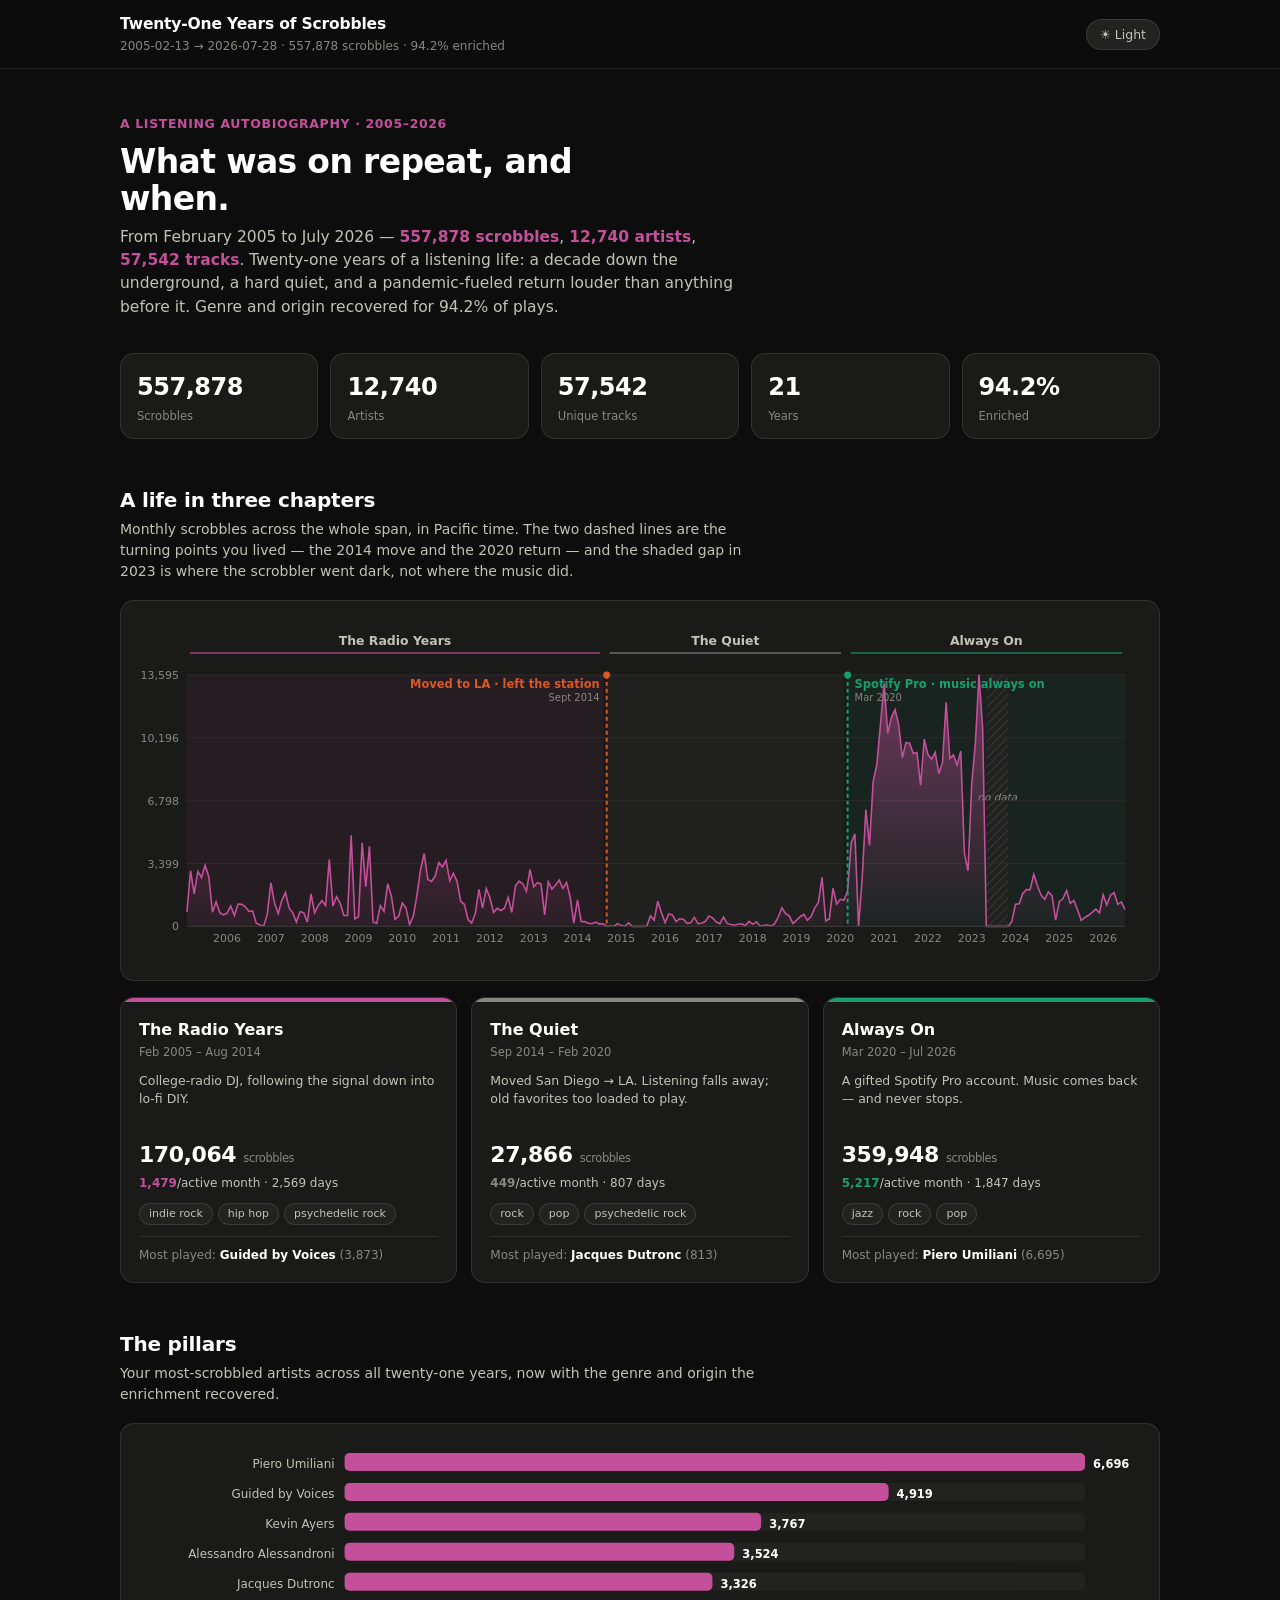
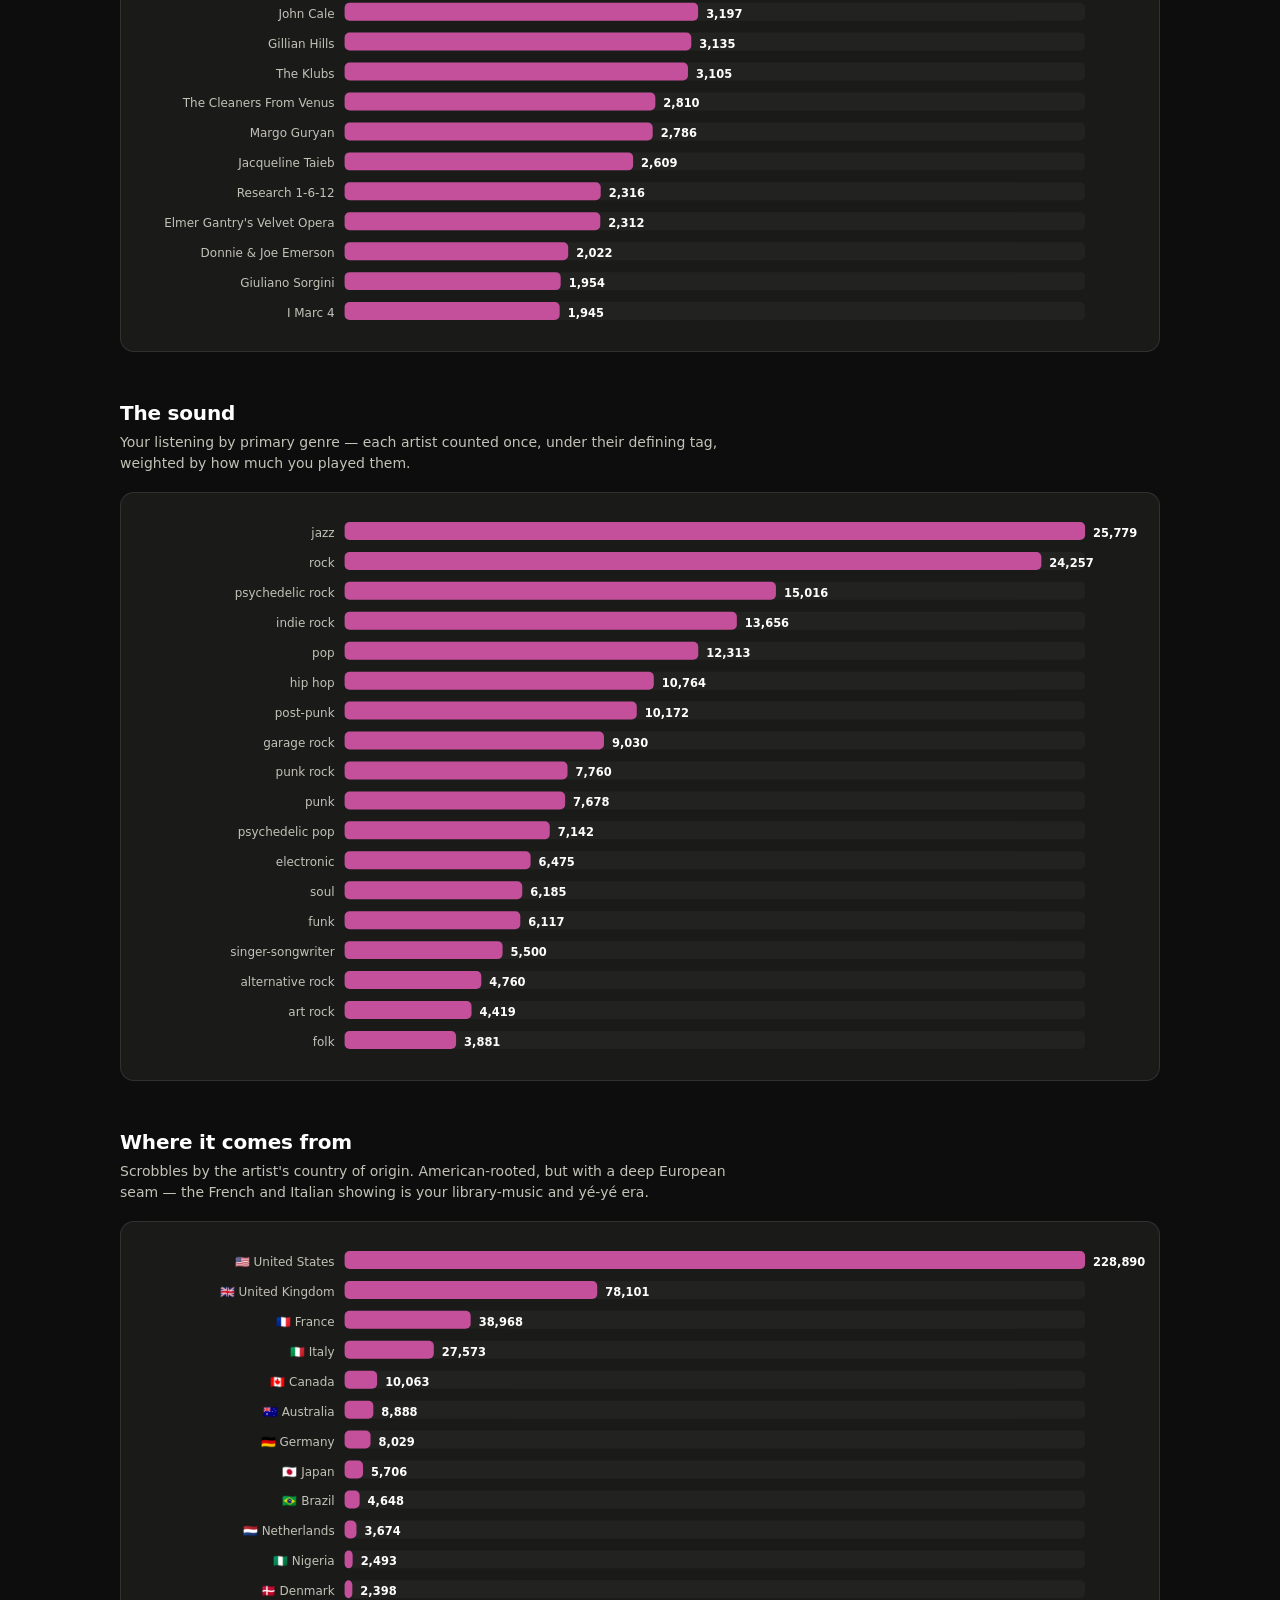
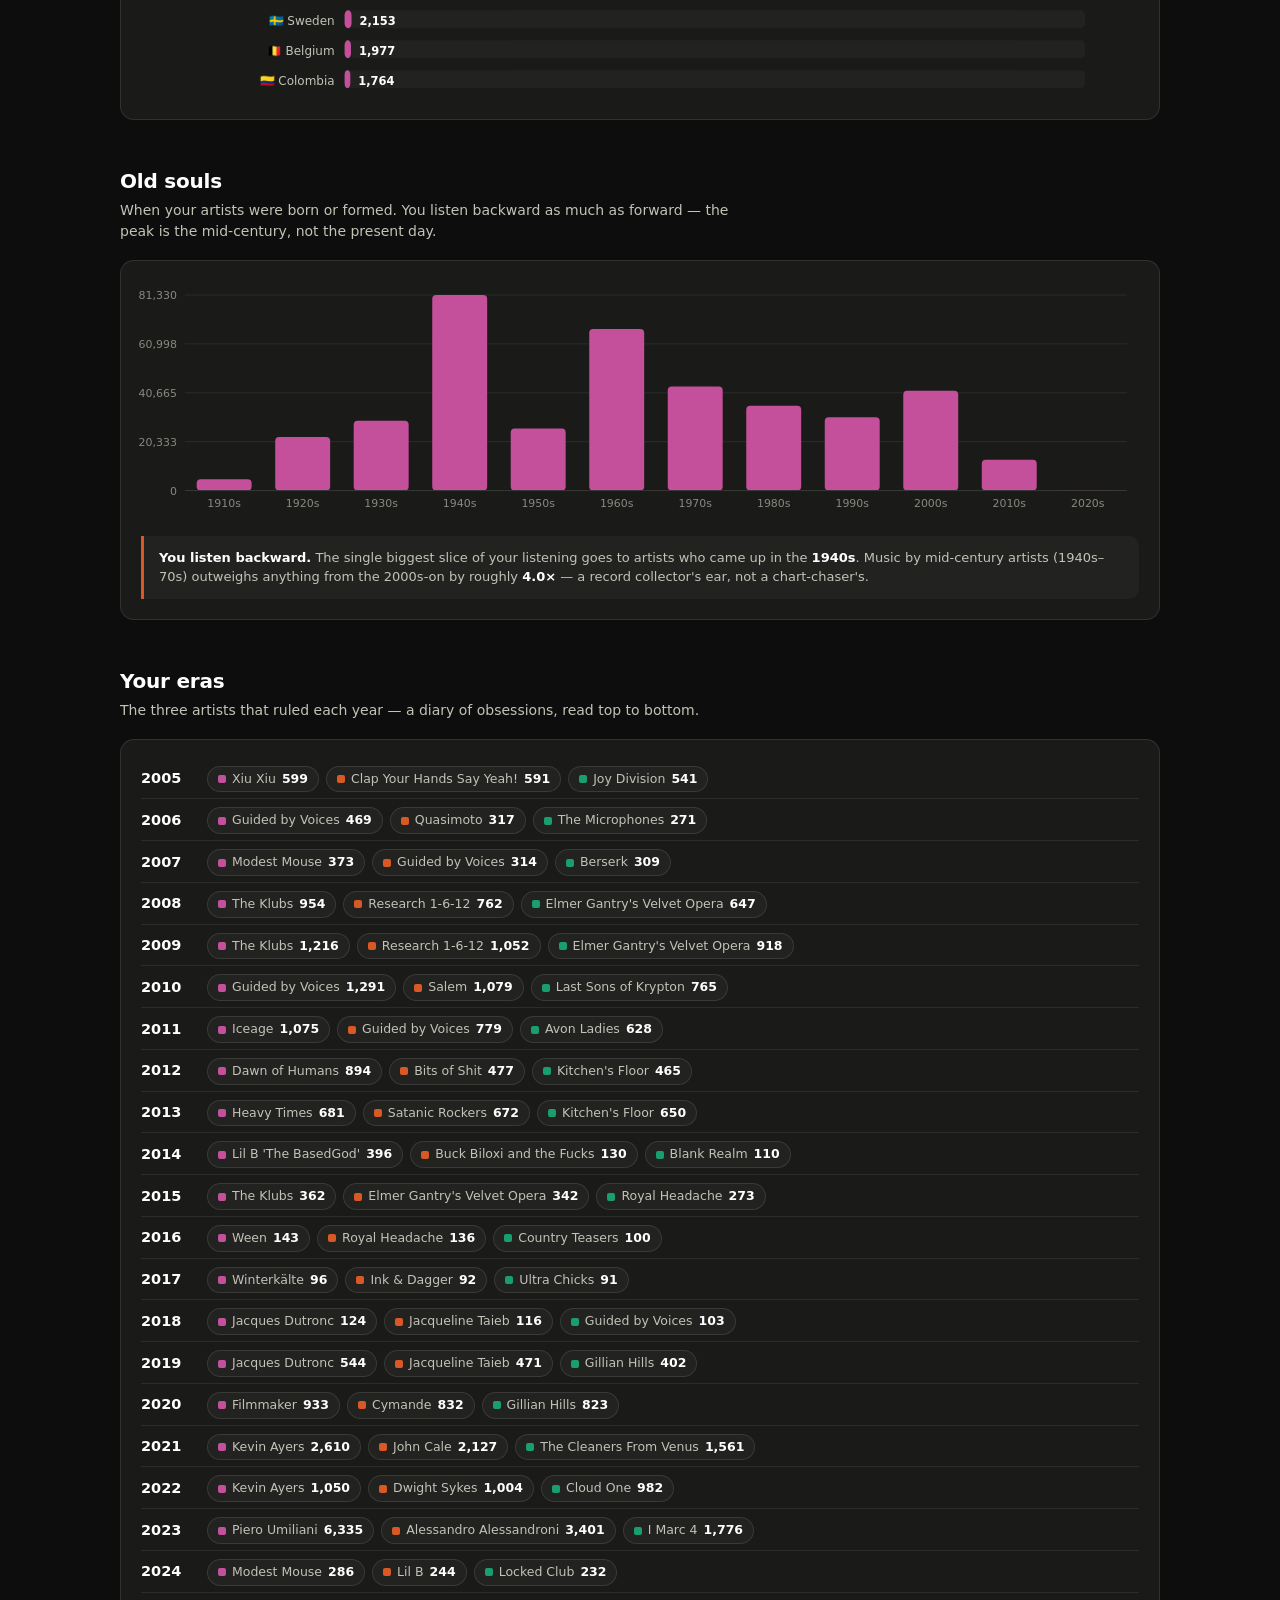
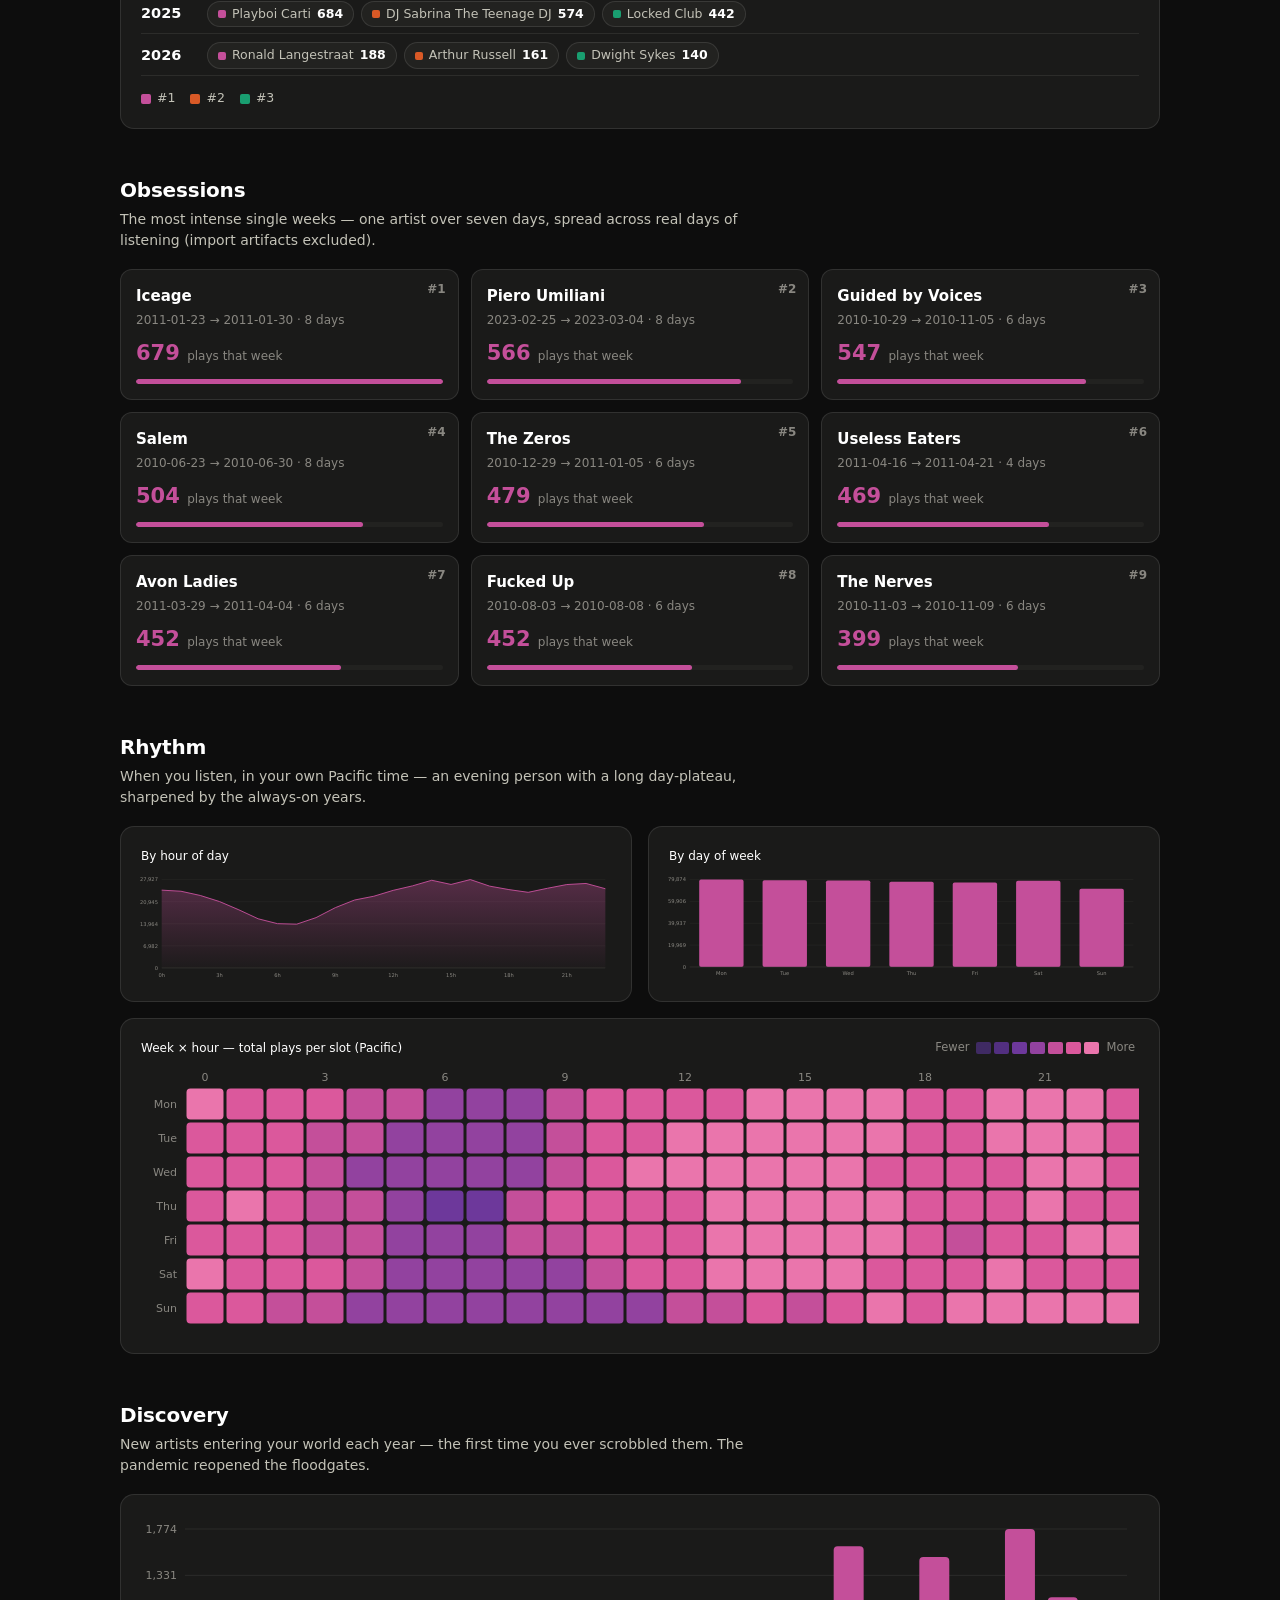
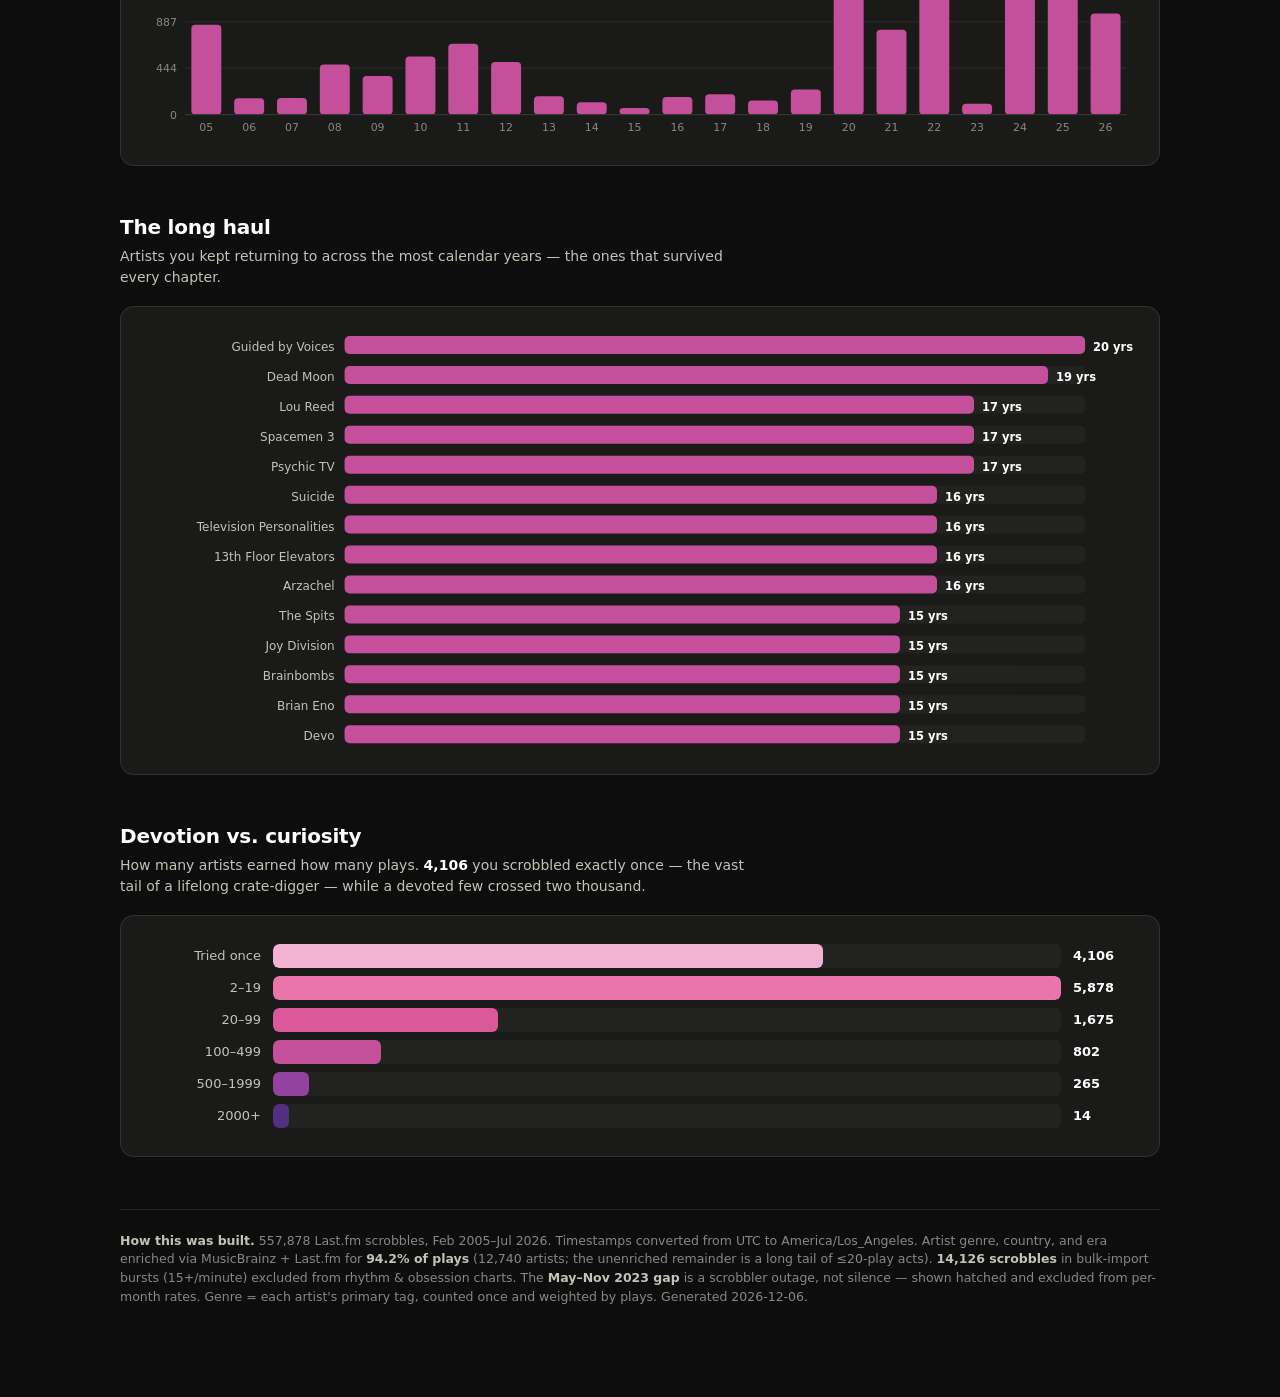
==== static/lastfm.html @ abb01e0a "Add unlisted /lastfm dashboard" ====
<!DOCTYPE html>
<html lang="en" data-theme="dark">
<head>
<meta charset="utf-8">
<meta name="viewport" content="width=device-width, initial-scale=1">
<title>StarFoxDisciple — Twenty-One Years of Scrobbles</title>
<style>
  :root{
    color-scheme:dark;
    --page:#0d0d0d;--surface:#1a1a19;--surface-2:#222220;
    --ink:#fff;--ink-2:#c3c2b7;--muted:#898781;
    --grid:#2c2c2a;--base:#383835;--border:rgba(255,255,255,.10);
    --blue:#c44f9a;--move:#d95926;--return:#199e70;--quiet:#898781;
    --s1:#c44f9a;--s2:#d95926;--s3:#199e70;
    --seq0:#3f2a63;--seq1:#522f80;--seq2:#6d389b;--seq3:#92429f;--seq4:#c44f9a;--seq5:#db589c;--seq6:#ea75ac;--seq7:#f4b2d2;
    --font:system-ui,-apple-system,"Segoe UI",sans-serif;
  }
  html[data-theme="light"]{
    color-scheme:light;
    --page:#f9f9f7;--surface:#fcfcfb;--surface-2:#f2f1ec;
    --ink:#0b0b0b;--ink-2:#52514e;--muted:#898781;
    --grid:#e1e0d9;--base:#c3c2b7;--border:rgba(11,11,11,.10);
    --blue:#b03a86;--move:#eb6834;--return:#1baf7a;--quiet:#898781;
    --s1:#b03a86;--s2:#eb6834;--s3:#1baf7a;
    --seq0:#f6d9ea;--seq1:#e9b3d3;--seq2:#d885b5;--seq3:#c85fa4;--seq4:#b03a86;--seq5:#8f357f;--seq6:#6a3277;--seq7:#45286b;
  }
  *{box-sizing:border-box}
  body{margin:0;background:var(--page);color:var(--ink);font-family:var(--font);line-height:1.5;-webkit-font-smoothing:antialiased;}
  .wrap{max-width:1080px;margin:0 auto;padding:0 20px 90px;}
  header.top{position:sticky;top:0;z-index:20;background:color-mix(in srgb,var(--page) 88%,transparent);
    backdrop-filter:blur(10px);border-bottom:1px solid var(--border);}
  .top-in{max-width:1080px;margin:0 auto;padding:13px 20px;display:flex;justify-content:space-between;align-items:center;gap:16px;}
  .top h1{font-size:15.5px;margin:0;font-weight:650;letter-spacing:-0.01em;}
  .top .sub{color:var(--muted);font-size:12px;margin-top:1px;}
  .toggle{background:var(--surface-2);border:1px solid var(--border);color:var(--ink-2);border-radius:999px;
    padding:7px 13px;font-size:12.5px;cursor:pointer;font-family:var(--font);flex-shrink:0;}
  .toggle:hover{color:var(--ink)}
  .hero{padding:46px 0 8px;}
  .hero .kick{color:var(--blue);font-weight:600;font-size:12.5px;letter-spacing:.05em;text-transform:uppercase;}
  .hero h2{font-size:33px;line-height:1.12;margin:10px 0 8px;font-weight:680;letter-spacing:-0.02em;max-width:22ch;}
  .hero p{color:var(--ink-2);font-size:15.5px;max-width:64ch;margin:0;}
  .lead{color:var(--blue);font-weight:640;}
  .stats{display:grid;grid-template-columns:repeat(5,1fr);gap:12px;margin:26px 0 8px;}
  .stat{background:var(--surface);border:1px solid var(--border);border-radius:14px;padding:15px 16px 13px;}
  .stat .v{font-size:24px;font-weight:680;letter-spacing:-0.02em;}
  .stat .l{color:var(--muted);font-size:11.5px;margin-top:3px;}
  section{margin-top:46px;}
  .sec-h{margin:0 0 4px;font-size:20px;font-weight:660;letter-spacing:-0.01em;}
  .sec-d{color:var(--ink-2);font-size:14px;margin:0 0 18px;max-width:72ch;}
  .card{background:var(--surface);border:1px solid var(--border);border-radius:14px;padding:20px;}
  .grid2{display:grid;grid-template-columns:1fr 1fr;gap:16px;}
  svg{display:block;width:100%;height:auto;overflow:visible;}
  .axis{fill:var(--muted);font-size:11px;font-family:var(--font);}
  .glabel{fill:var(--ink-2);font-size:12px;font-family:var(--font);}
  .gval{fill:var(--ink);font-size:11.5px;font-weight:600;font-family:var(--font);font-variant-numeric:tabular-nums;}
  .gline{stroke:var(--grid);stroke-width:1;} .baseline{stroke:var(--base);stroke-width:1;}
  .bar{fill:var(--seq4);transition:opacity .12s;} .bar:hover{opacity:.8;}
  .chapLbl{fill:var(--ink-2);font-size:12.5px;font-weight:620;font-family:var(--font);}
  .evtLbl{font-size:11.5px;font-weight:600;font-family:var(--font);} .evtSub{font-size:10px;font-family:var(--font);}
  .gapLbl{fill:var(--muted);font-size:10.5px;font-family:var(--font);font-style:italic;}
  .cards{display:grid;grid-template-columns:repeat(3,1fr);gap:14px;margin-top:16px;}
  .chap{background:var(--surface);border:1px solid var(--border);border-radius:14px;padding:18px;position:relative;overflow:hidden;}
  .chap::before{content:"";position:absolute;top:0;left:0;right:0;height:4px;background:var(--c);}
  .chap .nm{font-weight:660;font-size:16px;margin-top:2px;} .chap .rng{color:var(--muted);font-size:11.5px;margin-top:2px;}
  .chap .ds{color:var(--ink-2);font-size:12.5px;margin:10px 0 12px;min-height:54px;}
  .chap .big{font-size:22px;font-weight:680;letter-spacing:-0.02em;} .chap .big span{font-size:11.5px;color:var(--muted);font-weight:500;}
  .chap .rate{font-size:12px;color:var(--ink-2);margin-top:3px;} .chap .rate b{color:var(--c);font-weight:660;}
  .chap .tags{margin-top:11px;display:flex;flex-wrap:wrap;gap:5px;}
  .chap .tag{font-size:11px;color:var(--ink-2);background:var(--surface-2);border:1px solid var(--border);border-radius:999px;padding:2px 9px;}
  .chap .top{margin-top:11px;border-top:1px solid var(--grid);padding-top:9px;font-size:12px;color:var(--muted);}
  .chap .top b{color:var(--ink);font-weight:600;}
  .eras{display:flex;flex-direction:column;gap:2px;}
  .era{display:grid;grid-template-columns:52px 1fr;gap:14px;align-items:center;padding:6px 0;border-bottom:1px solid var(--grid);}
  .era .yr{font-weight:680;font-size:14.5px;font-variant-numeric:tabular-nums;}
  .era .bars{display:flex;gap:7px;flex-wrap:wrap;}
  .chip{display:inline-flex;align-items:center;gap:6px;font-size:12.5px;color:var(--ink-2);background:var(--surface-2);
    border:1px solid var(--border);border-radius:999px;padding:3px 10px;}
  .chip i{width:8px;height:8px;border-radius:2px;} .chip b{color:var(--ink);font-weight:600;}
  .legend{display:flex;gap:15px;flex-wrap:wrap;margin-top:13px;color:var(--ink-2);font-size:12.5px;}
  .legend span{display:inline-flex;align-items:center;gap:6px;} .legend i{width:10px;height:10px;border-radius:2px;}
  .binges{display:grid;grid-template-columns:repeat(3,1fr);gap:12px;}
  .binge{background:var(--surface);border:1px solid var(--border);border-radius:12px;padding:15px;position:relative;overflow:hidden;}
  .binge .rank{position:absolute;top:10px;right:12px;font-size:12px;color:var(--muted);font-weight:600;}
  .binge .name{font-weight:640;font-size:15px;padding-right:26px;} .binge .meta{color:var(--muted);font-size:12px;margin-top:4px;}
  .binge .n{font-size:21px;font-weight:680;margin-top:9px;color:var(--blue);} .binge .n span{font-size:12px;color:var(--muted);font-weight:500;}
  .binge .track{height:5px;background:var(--surface-2);border-radius:3px;margin-top:9px;overflow:hidden;}
  .binge .track>i{display:block;height:100%;background:var(--seq4);border-radius:3px;}
  .hm-head{display:flex;justify-content:space-between;align-items:center;gap:16px;margin-bottom:10px;flex-wrap:wrap;}
  .hm-legend{display:inline-flex;align-items:center;gap:3px;color:var(--muted);font-size:11.5px;}
  .hm-legend i{width:15px;height:12px;border-radius:2px;} .hm-legend span{margin:0 4px;}
  .hm-wrap{overflow-x:auto;} .cell:hover{stroke:var(--ink);stroke-width:1.5;}
  .bucket-row{display:flex;align-items:center;gap:12px;margin:8px 0;}
  .bucket-row .bl{width:120px;font-size:13px;color:var(--ink-2);text-align:right;flex-shrink:0;}
  .bucket-row .bt{flex:1;height:24px;background:var(--surface-2);border-radius:6px;overflow:hidden;}
  .bucket-row .bt>i{display:block;height:100%;border-radius:6px;} .bucket-row .bn{width:66px;font-size:13px;font-weight:620;font-variant-numeric:tabular-nums;}
  .tip{position:fixed;pointer-events:none;z-index:60;background:var(--surface);border:1px solid var(--border);border-radius:9px;
    padding:8px 11px;font-size:12.5px;color:var(--ink);box-shadow:0 8px 24px rgba(0,0,0,.28);opacity:0;transition:opacity .1s;max-width:230px;}
  .tip .t-n{font-weight:660} .tip .t-s{color:var(--muted);font-size:11.5px}
  .note{background:var(--surface-2);border-left:3px solid var(--move);border-radius:0 10px 10px 0;padding:12px 15px;color:var(--ink-2);font-size:13px;margin-top:15px;}
  .note b{color:var(--ink);font-weight:620;}
  .foot{margin-top:52px;padding-top:22px;border-top:1px solid var(--border);color:var(--muted);font-size:12.5px;}
  .foot b{color:var(--ink-2);}
  @media(max-width:760px){.stats{grid-template-columns:repeat(2,1fr)}.grid2,.cards,.binges{grid-template-columns:1fr}.hero h2{font-size:26px}}
</style>
</head>
<body>
<div class="tip" id="tip"></div>
<header class="top"><div class="top-in">
  <div><h1>Twenty-One Years of Scrobbles</h1><div class="sub" id="sub"></div></div>
  <button class="toggle" id="toggle">☀ Light</button>
</div></header>

<div class="wrap">
  <div class="hero">
    <div class="kick">A listening autobiography · 2005–2026</div>
    <h2>What was on repeat, and when.</h2>
    <p id="hero-p"></p>
  </div>
  <div class="stats" id="stats"></div>

  <section id="chapters">
    <h3 class="sec-h">A life in three chapters</h3>
    <p class="sec-d">Monthly scrobbles across the whole span, in Pacific time. The two dashed lines are the turning points you lived — the 2014 move and the 2020 return — and the shaded gap in 2023 is where the scrobbler went dark, not where the music did.</p>
    <div class="card"><div id="chart-timeline"></div></div>
    <div class="cards" id="chap-cards"></div>
  </section>

  <section id="artists">
    <h3 class="sec-h">The pillars</h3>
    <p class="sec-d">Your most-scrobbled artists across all twenty-one years, now with the genre and origin the enrichment recovered.</p>
    <div class="card"><div id="chart-artists"></div></div>
  </section>

  <section id="genres">
    <h3 class="sec-h">The sound</h3>
    <p class="sec-d">Your listening by primary genre — each artist counted once, under their defining tag, weighted by how much you played them.</p>
    <div class="card"><div id="chart-genres"></div></div>
  </section>

  <section id="geography">
    <h3 class="sec-h">Where it comes from</h3>
    <p class="sec-d">Scrobbles by the artist's country of origin. American-rooted, but with a deep European seam — the French and Italian showing is your library-music and yé-yé era.</p>
    <div class="card"><div id="chart-geo"></div></div>
  </section>

  <section id="nostalgia">
    <h3 class="sec-h">Old souls</h3>
    <p class="sec-d">When your artists were born or formed. You listen backward as much as forward — the peak is the mid-century, not the present day.</p>
    <div class="card"><div id="chart-decades"></div>
      <div class="note" id="nost-note"></div>
    </div>
  </section>

  <section id="eras">
    <h3 class="sec-h">Your eras</h3>
    <p class="sec-d">The three artists that ruled each year — a diary of obsessions, read top to bottom.</p>
    <div class="card"><div class="eras" id="eras-list"></div>
      <div class="legend"><span><i style="background:var(--s1)"></i>#1</span><span><i style="background:var(--s2)"></i>#2</span><span><i style="background:var(--s3)"></i>#3</span></div>
    </div>
  </section>

  <section id="binges">
    <h3 class="sec-h">Obsessions</h3>
    <p class="sec-d">The most intense single weeks — one artist over seven days, spread across real days of listening (import artifacts excluded).</p>
    <div class="binges" id="binges-list"></div>
  </section>

  <section id="rhythm">
    <h3 class="sec-h">Rhythm</h3>
    <p class="sec-d">When you listen, in your own Pacific time — an evening person with a long day-plateau, sharpened by the always-on years.</p>
    <div class="grid2">
      <div class="card"><div class="glabel" style="margin-bottom:8px">By hour of day</div><div id="chart-hour"></div></div>
      <div class="card"><div class="glabel" style="margin-bottom:8px">By day of week</div><div id="chart-dow"></div></div>
    </div>
    <div class="card" style="margin-top:16px">
      <div class="hm-head"><div class="glabel">Week &times; hour — total plays per slot (Pacific)</div>
        <div class="hm-legend"><span>Fewer</span><i style="background:var(--seq0)"></i><i style="background:var(--seq1)"></i><i style="background:var(--seq2)"></i><i style="background:var(--seq3)"></i><i style="background:var(--seq4)"></i><i style="background:var(--seq5)"></i><i style="background:var(--seq6)"></i><span>More</span></div>
      </div>
      <div class="hm-wrap"><div id="chart-heat"></div></div>
    </div>
  </section>

  <section id="discovery">
    <h3 class="sec-h">Discovery</h3>
    <p class="sec-d">New artists entering your world each year — the first time you ever scrobbled them. The pandemic reopened the floodgates.</p>
    <div class="card"><div id="chart-disc"></div></div>
  </section>

  <section id="loyalty">
    <h3 class="sec-h">The long haul</h3>
    <p class="sec-d">Artists you kept returning to across the most calendar years — the ones that survived every chapter.</p>
    <div class="card"><div id="chart-loyal"></div></div>
  </section>

  <section id="devotion">
    <h3 class="sec-h">Devotion vs. curiosity</h3>
    <p class="sec-d" id="dev-d"></p>
    <div class="card"><div id="buckets"></div></div>
  </section>

  <div class="foot" id="foot"></div>
</div>

<script>
const DATA={"meta": {"total": 557878, "artists": 12740, "tracks": 57542, "start": "2005-02-13", "end": "2026-07-28", "coverage": 94.2, "imports": 14126}, "monthly": [{"m": "2005-02", "n": 776}, {"m": "2005-03", "n": 3000}, {"m": "2005-04", "n": 1751}, {"m": "2005-05", "n": 2967}, {"m": "2005-06", "n": 2644}, {"m": "2005-07", "n": 3310}, {"m": "2005-08", "n": 2671}, {"m": "2005-09", "n": 765}, {"m": "2005-10", "n": 1330}, {"m": "2005-11", "n": 734}, {"m": "2005-12", "n": 618}, {"m": "2006-01", "n": 705}, {"m": "2006-02", "n": 1103}, {"m": "2006-03", "n": 588}, {"m": "2006-04", "n": 1209}, {"m": "2006-05", "n": 1195}, {"m": "2006-06", "n": 1060}, {"m": "2006-07", "n": 811}, {"m": "2006-08", "n": 830}, {"m": "2006-09", "n": 168}, {"m": "2006-10", "n": 75}, {"m": "2006-11", "n": 11}, {"m": "2006-12", "n": 626}, {"m": "2007-01", "n": 2355}, {"m": "2007-02", "n": 1261}, {"m": "2007-03", "n": 690}, {"m": "2007-04", "n": 1400}, {"m": "2007-05", "n": 1828}, {"m": "2007-06", "n": 983}, {"m": "2007-07", "n": 730}, {"m": "2007-08", "n": 240}, {"m": "2007-09", "n": 793}, {"m": "2007-10", "n": 736}, {"m": "2007-11", "n": 223}, {"m": "2007-12", "n": 1762}, {"m": "2008-01", "n": 733}, {"m": "2008-02", "n": 1134}, {"m": "2008-03", "n": 1389}, {"m": "2008-04", "n": 1128}, {"m": "2008-05", "n": 3615}, {"m": "2008-06", "n": 1097}, {"m": "2008-07", "n": 1610}, {"m": "2008-08", "n": 1246}, {"m": "2008-09", "n": 589}, {"m": "2008-10", "n": 593}, {"m": "2008-11", "n": 4925}, {"m": "2008-12", "n": 402}, {"m": "2009-01", "n": 515}, {"m": "2009-02", "n": 4515}, {"m": "2009-03", "n": 2149}, {"m": "2009-04", "n": 4329}, {"m": "2009-05", "n": 234}, {"m": "2009-06", "n": 155}, {"m": "2009-07", "n": 1122}, {"m": "2009-08", "n": 812}, {"m": "2009-09", "n": 2312}, {"m": "2009-10", "n": 1648}, {"m": "2009-11", "n": 387}, {"m": "2009-12", "n": 541}, {"m": "2010-01", "n": 1260}, {"m": "2010-02", "n": 999}, {"m": "2010-03", "n": 89}, {"m": "2010-04", "n": 532}, {"m": "2010-05", "n": 1667}, {"m": "2010-06", "n": 3059}, {"m": "2010-07", "n": 3942}, {"m": "2010-08", "n": 2530}, {"m": "2010-09", "n": 2432}, {"m": "2010-10", "n": 2706}, {"m": "2010-11", "n": 3458}, {"m": "2010-12", "n": 3218}, {"m": "2011-01", "n": 3571}, {"m": "2011-02", "n": 2468}, {"m": "2011-03", "n": 2870}, {"m": "2011-04", "n": 2436}, {"m": "2011-05", "n": 1357}, {"m": "2011-06", "n": 1194}, {"m": "2011-07", "n": 386}, {"m": "2011-08", "n": 182}, {"m": "2011-09", "n": 680}, {"m": "2011-10", "n": 1996}, {"m": "2011-11", "n": 989}, {"m": "2011-12", "n": 2045}, {"m": "2012-01", "n": 1562}, {"m": "2012-02", "n": 744}, {"m": "2012-03", "n": 974}, {"m": "2012-04", "n": 861}, {"m": "2012-05", "n": 979}, {"m": "2012-06", "n": 1571}, {"m": "2012-07", "n": 750}, {"m": "2012-08", "n": 2176}, {"m": "2012-09", "n": 2447}, {"m": "2012-10", "n": 2304}, {"m": "2012-11", "n": 1899}, {"m": "2012-12", "n": 3074}, {"m": "2013-01", "n": 2140}, {"m": "2013-02", "n": 2361}, {"m": "2013-03", "n": 2296}, {"m": "2013-04", "n": 624}, {"m": "2013-05", "n": 2411}, {"m": "2013-06", "n": 2012}, {"m": "2013-07", "n": 2236}, {"m": "2013-08", "n": 2500}, {"m": "2013-09", "n": 2058}, {"m": "2013-10", "n": 2370}, {"m": "2013-11", "n": 1575}, {"m": "2013-12", "n": 175}, {"m": "2014-01", "n": 1433}, {"m": "2014-02", "n": 265}, {"m": "2014-03", "n": 258}, {"m": "2014-04", "n": 166}, {"m": "2014-05", "n": 148}, {"m": "2014-06", "n": 235}, {"m": "2014-07", "n": 125}, {"m": "2014-08", "n": 141}, {"m": "2014-09", "n": 2}, {"m": "2014-10", "n": 13}, {"m": "2014-11", "n": 7}, {"m": "2014-12", "n": 147}, {"m": "2015-01", "n": 42}, {"m": "2015-02", "n": 2}, {"m": "2015-03", "n": 194}, {"m": "2015-04", "n": 0}, {"m": "2015-05", "n": 0}, {"m": "2015-06", "n": 0}, {"m": "2015-07", "n": 0}, {"m": "2015-08", "n": 7}, {"m": "2015-09", "n": 565}, {"m": "2015-10", "n": 333}, {"m": "2015-11", "n": 1361}, {"m": "2015-12", "n": 740}, {"m": "2016-01", "n": 201}, {"m": "2016-02", "n": 668}, {"m": "2016-03", "n": 619}, {"m": "2016-04", "n": 259}, {"m": "2016-05", "n": 411}, {"m": "2016-06", "n": 381}, {"m": "2016-07", "n": 162}, {"m": "2016-08", "n": 200}, {"m": "2016-09", "n": 486}, {"m": "2016-10", "n": 150}, {"m": "2016-11", "n": 170}, {"m": "2016-12", "n": 260}, {"m": "2017-01", "n": 561}, {"m": "2017-02", "n": 458}, {"m": "2017-03", "n": 247}, {"m": "2017-04", "n": 147}, {"m": "2017-05", "n": 499}, {"m": "2017-06", "n": 159}, {"m": "2017-07", "n": 103}, {"m": "2017-08", "n": 63}, {"m": "2017-09", "n": 112}, {"m": "2017-10", "n": 142}, {"m": "2017-11", "n": 37}, {"m": "2017-12", "n": 267}, {"m": "2018-01", "n": 108}, {"m": "2018-02", "n": 241}, {"m": "2018-03", "n": 20}, {"m": "2018-04", "n": 40}, {"m": "2018-05", "n": 89}, {"m": "2018-06", "n": 10}, {"m": "2018-07", "n": 134}, {"m": "2018-08", "n": 506}, {"m": "2018-09", "n": 1003}, {"m": "2018-10", "n": 685}, {"m": "2018-11", "n": 569}, {"m": "2018-12", "n": 159}, {"m": "2019-01", "n": 322}, {"m": "2019-02", "n": 521}, {"m": "2019-03", "n": 649}, {"m": "2019-04", "n": 330}, {"m": "2019-05", "n": 536}, {"m": "2019-06", "n": 986}, {"m": "2019-07", "n": 1290}, {"m": "2019-08", "n": 2656}, {"m": "2019-09", "n": 290}, {"m": "2019-10", "n": 397}, {"m": "2019-11", "n": 2063}, {"m": "2019-12", "n": 1210}, {"m": "2020-01", "n": 1464}, {"m": "2020-02", "n": 1413}, {"m": "2020-03", "n": 1933}, {"m": "2020-04", "n": 4528}, {"m": "2020-05", "n": 4998}, {"m": "2020-06", "n": 0}, {"m": "2020-07", "n": 2618}, {"m": "2020-08", "n": 6317}, {"m": "2020-09", "n": 4378}, {"m": "2020-10", "n": 7814}, {"m": "2020-11", "n": 8746}, {"m": "2020-12", "n": 10906}, {"m": "2021-01", "n": 13141}, {"m": "2021-02", "n": 10442}, {"m": "2021-03", "n": 11301}, {"m": "2021-04", "n": 11713}, {"m": "2021-05", "n": 10905}, {"m": "2021-06", "n": 9102}, {"m": "2021-07", "n": 9948}, {"m": "2021-08", "n": 9900}, {"m": "2021-09", "n": 9348}, {"m": "2021-10", "n": 9394}, {"m": "2021-11", "n": 7638}, {"m": "2021-12", "n": 10126}, {"m": "2022-01", "n": 9289}, {"m": "2022-02", "n": 9046}, {"m": "2022-03", "n": 9406}, {"m": "2022-04", "n": 8253}, {"m": "2022-05", "n": 8864}, {"m": "2022-06", "n": 12117}, {"m": "2022-07", "n": 9079}, {"m": "2022-08", "n": 9266}, {"m": "2022-09", "n": 8724}, {"m": "2022-10", "n": 9470}, {"m": "2022-11", "n": 3939}, {"m": "2022-12", "n": 3007}, {"m": "2023-01", "n": 7687}, {"m": "2023-02", "n": 9897}, {"m": "2023-03", "n": 13595}, {"m": "2023-04", "n": 10688}, {"m": "2023-05", "n": 0}, {"m": "2023-06", "n": 0}, {"m": "2023-07", "n": 0}, {"m": "2023-08", "n": 0}, {"m": "2023-09", "n": 0}, {"m": "2023-10", "n": 0}, {"m": "2023-11", "n": 0}, {"m": "2023-12", "n": 266}, {"m": "2024-01", "n": 1193}, {"m": "2024-02", "n": 1217}, {"m": "2024-03", "n": 1778}, {"m": "2024-04", "n": 1989}, {"m": "2024-05", "n": 1980}, {"m": "2024-06", "n": 2815}, {"m": "2024-07", "n": 2195}, {"m": "2024-08", "n": 1699}, {"m": "2024-09", "n": 1465}, {"m": "2024-10", "n": 1867}, {"m": "2024-11", "n": 1665}, {"m": "2024-12", "n": 339}, {"m": "2025-01", "n": 1336}, {"m": "2025-02", "n": 1505}, {"m": "2025-03", "n": 1942}, {"m": "2025-04", "n": 1241}, {"m": "2025-05", "n": 1402}, {"m": "2025-06", "n": 889}, {"m": "2025-07", "n": 328}, {"m": "2025-08", "n": 483}, {"m": "2025-09", "n": 601}, {"m": "2025-10", "n": 762}, {"m": "2025-11", "n": 934}, {"m": "2025-12", "n": 727}, {"m": "2026-01", "n": 1711}, {"m": "2026-02", "n": 1157}, {"m": "2026-03", "n": 1684}, {"m": "2026-04", "n": 1831}, {"m": "2026-05", "n": 1191}, {"m": "2026-06", "n": 1321}, {"m": "2026-07", "n": 912}], "events": [{"m": "2014-09", "label": "Moved to LA \u00b7 left the station", "sub": "Sept 2014"}, {"m": "2020-03", "label": "Spotify Pro \u00b7 music always on", "sub": "Mar 2020"}], "gap": {"start": "2023-05", "end": "2023-11", "label": "Scrobbler offline \u2014 no data"}, "chapters": [{"key": "radio", "name": "The Radio Years", "start": "2005-02", "end": "2014-08", "desc": "College-radio DJ, following the signal down into lo-fi DIY.", "scrobbles": 170064, "active_months": 115, "per_month": 1479, "active_days": 2569, "top_artist": "Guided by Voices", "top_artist_n": 3873, "top_genres": ["indie rock", "hip hop", "psychedelic rock", "rock"], "top_country": "US"}, {"key": "quiet", "name": "The Quiet", "start": "2014-09", "end": "2020-02", "desc": "Moved San Diego \u2192 LA. Listening falls away; old favorites too loaded to play.", "scrobbles": 27866, "active_months": 62, "per_month": 449, "active_days": 807, "top_artist": "Jacques Dutronc", "top_artist_n": 813, "top_genres": ["rock", "pop", "psychedelic rock", "psychedelic pop"], "top_country": "US"}, {"key": "alwayson", "name": "Always On", "start": "2020-03", "end": "2026-07", "desc": "A gifted Spotify Pro account. Music comes back \u2014 and never stops.", "scrobbles": 359948, "active_months": 69, "per_month": 5217, "active_days": 1847, "top_artist": "Piero Umiliani", "top_artist_n": 6695, "top_genres": ["jazz", "rock", "pop", "psychedelic rock"], "top_country": "US"}], "per_year": [{"year": 2005, "n": 20566}, {"year": 2006, "n": 8381}, {"year": 2007, "n": 13001}, {"year": 2008, "n": 18461}, {"year": 2009, "n": 18719}, {"year": 2010, "n": 25892}, {"year": 2011, "n": 20174}, {"year": 2012, "n": 19341}, {"year": 2013, "n": 22758}, {"year": 2014, "n": 2940}, {"year": 2015, "n": 3244}, {"year": 2016, "n": 3967}, {"year": 2017, "n": 2795}, {"year": 2018, "n": 3564}, {"year": 2019, "n": 11250}, {"year": 2020, "n": 55115}, {"year": 2021, "n": 122958}, {"year": 2022, "n": 100460}, {"year": 2023, "n": 42133}, {"year": 2024, "n": 20202}, {"year": 2025, "n": 12150}, {"year": 2026, "n": 9807}], "top_artists": [{"artist": "Piero Umiliani", "n": 6696, "genre": "jazz", "country": "IT"}, {"artist": "Guided by Voices", "n": 4919, "genre": "indie rock", "country": "US"}, {"artist": "Kevin Ayers", "n": 3767, "genre": "canterbury scene", "country": "GB"}, {"artist": "Alessandro Alessandroni", "n": 3524, "genre": "lounge", "country": "IT"}, {"artist": "Jacques Dutronc", "n": 3326, "genre": "singer-songwriter", "country": "FR"}, {"artist": "John Cale", "n": 3197, "genre": "art rock", "country": null}, {"artist": "Gillian Hills", "n": 3135, "genre": null, "country": "GB"}, {"artist": "The Klubs", "n": 3105, "genre": null, "country": null}, {"artist": "The Cleaners From Venus", "n": 2810, "genre": null, "country": null}, {"artist": "Margo Guryan", "n": 2786, "genre": "psychedelic pop", "country": "US"}, {"artist": "Jacqueline Taieb", "n": 2609, "genre": "pop", "country": "FR"}, {"artist": "Research 1-6-12", "n": 2316, "genre": "psychedelic rock", "country": "US"}, {"artist": "Elmer Gantry's Velvet Opera", "n": 2312, "genre": "psychedelic rock", "country": "GB"}, {"artist": "Donnie & Joe Emerson", "n": 2022, "genre": null, "country": "US"}, {"artist": "Giuliano Sorgini", "n": 1954, "genre": null, "country": "IT"}, {"artist": "I Marc 4", "n": 1945, "genre": null, "country": "IT"}, {"artist": "Emitt Rhodes", "n": 1826, "genre": "singer-songwriter", "country": "US"}, {"artist": "Brigitte Bardot", "n": 1795, "genre": "pop", "country": "FR"}, {"artist": "Ana Mazzotti", "n": 1786, "genre": null, "country": "BR"}, {"artist": "Frank Zappa", "n": 1783, "genre": "progressive rock", "country": "US"}, {"artist": "Lil B", "n": 1707, "genre": "hip hop", "country": "US"}, {"artist": "Captain Beefheart & His Magic Band", "n": 1667, "genre": "psychedelic rock", "country": "US"}, {"artist": "Ronald Langestraat", "n": 1664, "genre": null, "country": "NL"}, {"artist": "Robert Lester Folsom", "n": 1663, "genre": null, "country": "US"}, {"artist": "Filmmaker", "n": 1662, "genre": "post-punk", "country": "CO"}], "eras": [{"year": 2005, "top": [{"artist": "Xiu Xiu", "n": 599}, {"artist": "Clap Your Hands Say Yeah!", "n": 591}, {"artist": "Joy Division", "n": 541}]}, {"year": 2006, "top": [{"artist": "Guided by Voices", "n": 469}, {"artist": "Quasimoto", "n": 317}, {"artist": "The Microphones", "n": 271}]}, {"year": 2007, "top": [{"artist": "Modest Mouse", "n": 373}, {"artist": "Guided by Voices", "n": 314}, {"artist": "Berserk", "n": 309}]}, {"year": 2008, "top": [{"artist": "The Klubs", "n": 954}, {"artist": "Research 1-6-12", "n": 762}, {"artist": "Elmer Gantry's Velvet Opera", "n": 647}]}, {"year": 2009, "top": [{"artist": "The Klubs", "n": 1216}, {"artist": "Research 1-6-12", "n": 1052}, {"artist": "Elmer Gantry's Velvet Opera", "n": 918}]}, {"year": 2010, "top": [{"artist": "Guided by Voices", "n": 1291}, {"artist": "Salem", "n": 1079}, {"artist": "Last Sons of Krypton", "n": 765}]}, {"year": 2011, "top": [{"artist": "Iceage", "n": 1075}, {"artist": "Guided by Voices", "n": 779}, {"artist": "Avon Ladies", "n": 628}]}, {"year": 2012, "top": [{"artist": "Dawn of Humans", "n": 894}, {"artist": "Bits of Shit", "n": 477}, {"artist": "Kitchen's Floor", "n": 465}]}, {"year": 2013, "top": [{"artist": "Heavy Times", "n": 681}, {"artist": "Satanic Rockers", "n": 672}, {"artist": "Kitchen's Floor", "n": 650}]}, {"year": 2014, "top": [{"artist": "Lil B 'The BasedGod'", "n": 396}, {"artist": "Buck Biloxi and the Fucks", "n": 130}, {"artist": "Blank Realm", "n": 110}]}, {"year": 2015, "top": [{"artist": "The Klubs", "n": 362}, {"artist": "Elmer Gantry's Velvet Opera", "n": 342}, {"artist": "Royal Headache", "n": 273}]}, {"year": 2016, "top": [{"artist": "Ween", "n": 143}, {"artist": "Royal Headache", "n": 136}, {"artist": "Country Teasers", "n": 100}]}, {"year": 2017, "top": [{"artist": "Winterk\u00e4lte", "n": 96}, {"artist": "Ink & Dagger", "n": 92}, {"artist": "Ultra Chicks", "n": 91}]}, {"year": 2018, "top": [{"artist": "Jacques Dutronc", "n": 124}, {"artist": "Jacqueline Taieb", "n": 116}, {"artist": "Guided by Voices", "n": 103}]}, {"year": 2019, "top": [{"artist": "Jacques Dutronc", "n": 544}, {"artist": "Jacqueline Taieb", "n": 471}, {"artist": "Gillian Hills", "n": 402}]}, {"year": 2020, "top": [{"artist": "Filmmaker", "n": 933}, {"artist": "Cymande", "n": 832}, {"artist": "Gillian Hills", "n": 823}]}, {"year": 2021, "top": [{"artist": "Kevin Ayers", "n": 2610}, {"artist": "John Cale", "n": 2127}, {"artist": "The Cleaners From Venus", "n": 1561}]}, {"year": 2022, "top": [{"artist": "Kevin Ayers", "n": 1050}, {"artist": "Dwight Sykes", "n": 1004}, {"artist": "Cloud One", "n": 982}]}, {"year": 2023, "top": [{"artist": "Piero Umiliani", "n": 6335}, {"artist": "Alessandro Alessandroni", "n": 3401}, {"artist": "I Marc 4", "n": 1776}]}, {"year": 2024, "top": [{"artist": "Modest Mouse", "n": 286}, {"artist": "Lil B", "n": 244}, {"artist": "Locked Club", "n": 232}]}, {"year": 2025, "top": [{"artist": "Playboi Carti", "n": 684}, {"artist": "DJ Sabrina The Teenage DJ", "n": 574}, {"artist": "Locked Club", "n": 442}]}, {"year": 2026, "top": [{"artist": "Ronald Langestraat", "n": 188}, {"artist": "Arthur Russell", "n": 161}, {"artist": "Dwight Sykes", "n": 140}]}], "discovery": [{"year": 2005, "n": 859}, {"year": 2006, "n": 156}, {"year": 2007, "n": 158}, {"year": 2008, "n": 479}, {"year": 2009, "n": 369}, {"year": 2010, "n": 556}, {"year": 2011, "n": 677}, {"year": 2012, "n": 502}, {"year": 2013, "n": 176}, {"year": 2014, "n": 118}, {"year": 2015, "n": 62}, {"year": 2016, "n": 167}, {"year": 2017, "n": 194}, {"year": 2018, "n": 134}, {"year": 2019, "n": 239}, {"year": 2020, "n": 1610}, {"year": 2021, "n": 810}, {"year": 2022, "n": 1507}, {"year": 2023, "n": 104}, {"year": 2024, "n": 1774}, {"year": 2025, "n": 1122}, {"year": 2026, "n": 967}], "by_hour": [{"hour": 0, "n": 24585}, {"hour": 1, "n": 24242}, {"hour": 2, "n": 22900}, {"hour": 3, "n": 20974}, {"hour": 4, "n": 18367}, {"hour": 5, "n": 15536}, {"hour": 6, "n": 13992}, {"hour": 7, "n": 13830}, {"hour": 8, "n": 15895}, {"hour": 9, "n": 19045}, {"hour": 10, "n": 21467}, {"hour": 11, "n": 22664}, {"hour": 12, "n": 24516}, {"hour": 13, "n": 25936}, {"hour": 14, "n": 27706}, {"hour": 15, "n": 26386}, {"hour": 16, "n": 27927}, {"hour": 17, "n": 25854}, {"hour": 18, "n": 24761}, {"hour": 19, "n": 23894}, {"hour": 20, "n": 25181}, {"hour": 21, "n": 26355}, {"hour": 22, "n": 26701}, {"hour": 23, "n": 25038}], "by_dow": [{"dow": "Mon", "n": 79874}, {"dow": "Tue", "n": 79317}, {"dow": "Wed", "n": 79116}, {"dow": "Thu", "n": 77964}, {"dow": "Fri", "n": 77206}, {"dow": "Sat", "n": 78804}, {"dow": "Sun", "n": 71471}], "heatmap": {"dow": ["Mon", "Tue", "Wed", "Thu", "Fri", "Sat", "Sun"], "grid": [[3711, 3395, 3327, 3173, 2943, 2494, 2105, 2096, 2299, 2810, 3069, 3277, 3572, 3505, 4032, 4016, 4228, 3843, 3594, 3539, 3743, 3709, 3880, 3514], [3537, 3273, 3236, 3011, 2527, 2108, 2021, 2014, 2365, 2973, 3551, 3485, 3769, 3896, 4083, 3776, 4275, 3681, 3549, 3517, 3676, 3752, 3939, 3303], [3432, 3527, 3325, 2864, 2418, 2063, 1873, 1891, 2299, 2771, 3446, 3903, 3942, 3989, 4219, 3801, 4045, 3446, 3612, 3475, 3571, 3890, 3779, 3535], [3478, 3734, 3335, 3050, 2668, 2030, 1804, 1832, 2454, 3091, 3343, 3233, 3521, 3870, 4282, 3763, 3936, 3744, 3378, 3195, 3497, 3779, 3649, 3298], [3246, 3244, 3109, 2954, 2769, 2439, 2095, 2129, 2472, 2874, 3277, 3319, 3628, 3810, 3716, 3799, 3913, 3776, 3372, 2888, 3209, 3418, 3744, 4006], [3721, 3632, 3519, 3212, 2636, 2320, 2108, 2024, 2067, 2291, 2798, 3142, 3523, 3962, 4150, 4216, 4079, 3554, 3600, 3530, 3784, 3647, 3640, 3649], [3460, 3437, 3049, 2710, 2406, 2082, 1986, 1844, 1939, 2235, 1983, 2305, 2561, 2904, 3224, 3015, 3451, 3810, 3656, 3750, 3701, 4160, 4070, 3733]]}, "binges": [{"label": "Iceage", "n": 679, "start": "2011-01-23", "end": "2011-01-30", "days": 8}, {"label": "Piero Umiliani", "n": 566, "start": "2023-02-25", "end": "2023-03-04", "days": 8}, {"label": "Guided by Voices", "n": 547, "start": "2010-10-29", "end": "2010-11-05", "days": 6}, {"label": "Salem", "n": 504, "start": "2010-06-23", "end": "2010-06-30", "days": 8}, {"label": "The Zeros", "n": 479, "start": "2010-12-29", "end": "2011-01-05", "days": 6}, {"label": "Useless Eaters", "n": 469, "start": "2011-04-16", "end": "2011-04-21", "days": 4}, {"label": "Avon Ladies", "n": 452, "start": "2011-03-29", "end": "2011-04-04", "days": 6}, {"label": "Fucked Up", "n": 452, "start": "2010-08-03", "end": "2010-08-08", "days": 6}, {"label": "The Nerves", "n": 399, "start": "2010-11-03", "end": "2010-11-09", "days": 6}, {"label": "Sad Boys", "n": 374, "start": "2013-02-04", "end": "2013-02-11", "days": 7}, {"label": "The Spits", "n": 374, "start": "2011-10-27", "end": "2011-11-02", "days": 7}, {"label": "Dawn of Humans", "n": 365, "start": "2012-06-22", "end": "2012-06-29", "days": 5}], "loyal": [{"artist": "Guided by Voices", "n": 4919, "years": 20}, {"artist": "Dead Moon", "n": 400, "years": 19}, {"artist": "Lou Reed", "n": 847, "years": 17}, {"artist": "Spacemen 3", "n": 518, "years": 17}, {"artist": "Psychic TV", "n": 366, "years": 17}, {"artist": "Suicide", "n": 1050, "years": 16}, {"artist": "Television Personalities", "n": 766, "years": 16}, {"artist": "13th Floor Elevators", "n": 368, "years": 16}, {"artist": "Arzachel", "n": 327, "years": 16}, {"artist": "The Spits", "n": 1362, "years": 15}, {"artist": "Joy Division", "n": 749, "years": 15}, {"artist": "Brainbombs", "n": 465, "years": 15}, {"artist": "Brian Eno", "n": 441, "years": 15}, {"artist": "Devo", "n": 410, "years": 15}], "buckets": [{"bucket": "Tried once", "n": 4106}, {"bucket": "2\u201319", "n": 5878}, {"bucket": "20\u201399", "n": 1675}, {"bucket": "100\u2013499", "n": 802}, {"bucket": "500\u20131999", "n": 265}, {"bucket": "2000+", "n": 14}], "genres": [{"genre": "jazz", "n": 25779}, {"genre": "rock", "n": 24257}, {"genre": "psychedelic rock", "n": 15016}, {"genre": "indie rock", "n": 13656}, {"genre": "pop", "n": 12313}, {"genre": "hip hop", "n": 10764}, {"genre": "post-punk", "n": 10172}, {"genre": "garage rock", "n": 9030}, {"genre": "punk rock", "n": 7760}, {"genre": "punk", "n": 7678}, {"genre": "psychedelic pop", "n": 7142}, {"genre": "electronic", "n": 6475}, {"genre": "soul", "n": 6185}, {"genre": "funk", "n": 6117}, {"genre": "singer-songwriter", "n": 5500}, {"genre": "alternative rock", "n": 4760}, {"genre": "art rock", "n": 4419}, {"genre": "folk", "n": 3881}], "countries": [{"code": "US", "name": "United States", "n": 228890}, {"code": "GB", "name": "United Kingdom", "n": 78101}, {"code": "FR", "name": "France", "n": 38968}, {"code": "IT", "name": "Italy", "n": 27573}, {"code": "CA", "name": "Canada", "n": 10063}, {"code": "AU", "name": "Australia", "n": 8888}, {"code": "DE", "name": "Germany", "n": 8029}, {"code": "JP", "name": "Japan", "n": 5706}, {"code": "BR", "name": "Brazil", "n": 4648}, {"code": "NL", "name": "Netherlands", "n": 3674}, {"code": "NG", "name": "Nigeria", "n": 2493}, {"code": "DK", "name": "Denmark", "n": 2398}, {"code": "SE", "name": "Sweden", "n": 2153}, {"code": "BE", "name": "Belgium", "n": 1977}, {"code": "CO", "name": "Colombia", "n": 1764}], "decades": [{"decade": 1910, "n": 4761}, {"decade": 1920, "n": 22246}, {"decade": 1930, "n": 29039}, {"decade": 1940, "n": 81330}, {"decade": 1950, "n": 25835}, {"decade": 1960, "n": 67151}, {"decade": 1970, "n": 43271}, {"decade": 1980, "n": 35243}, {"decade": 1990, "n": 30466}, {"decade": 2000, "n": 41538}, {"decade": 2010, "n": 12824}, {"decade": 2020, "n": 223}]};
const $=id=>document.getElementById(id);
const NS="http://www.w3.org/2000/svg";
const fmt=n=>n.toLocaleString("en-US");
const tip=$("tip");
function el(t,a){const e=document.createElementNS(NS,t);for(const k in a)e.setAttribute(k,a[k]);return e;}
function showTip(h,ev){tip.innerHTML=h;tip.style.opacity=1;mv(ev);}
function mv(ev){let x=ev.clientX+13,y=ev.clientY+13;if(x+240>innerWidth)x=ev.clientX-240;if(y+90>innerHeight)y=ev.clientY-70;tip.style.left=x+"px";tip.style.top=y+"px";}
function bind(n,h){n.addEventListener("mousemove",e=>showTip(h,e));n.addEventListener("mouseleave",()=>tip.style.opacity=0);}
const CHAPCOL={radio:"var(--blue)",quiet:"var(--quiet)",alwayson:"var(--return)"};
const CFLAG={US:"🇺🇸",GB:"🇬🇧",FR:"🇫🇷",IT:"🇮🇹",CA:"🇨🇦",AU:"🇦🇺",DE:"🇩🇪",JP:"🇯🇵",BR:"🇧🇷",NL:"🇳🇱",NG:"🇳🇬",DK:"🇩🇰",SE:"🇸🇪",BE:"🇧🇪",CO:"🇨🇴",ES:"🇪🇸",JM:"🇯🇲",NZ:"🇳🇿",IE:"🇮🇪",NO:"🇳🇴",MX:"🇲🇽",AR:"🇦🇷"};

// ===== header =====
const m=DATA.meta;
$("sub").textContent=`${m.start} → ${m.end} · ${fmt(m.total)} scrobbles · ${m.coverage}% enriched`;
$("hero-p").innerHTML=`From February 2005 to July 2026 — <span class="lead">${fmt(m.total)} scrobbles</span>, <span class="lead">${fmt(m.artists)} artists</span>, <span class="lead">${fmt(m.tracks)} tracks</span>. Twenty-one years of a listening life: a decade down the underground, a hard quiet, and a pandemic-fueled return louder than anything before it. Genre and origin recovered for ${m.coverage}% of plays.`;
[["Scrobbles",fmt(m.total)],["Artists",fmt(m.artists)],["Unique tracks",fmt(m.tracks)],["Years",21],["Enriched",m.coverage+"%"]]
 .forEach(([l,v])=>{const d=document.createElement("div");d.className="stat";d.innerHTML=`<div class="v">${v}</div><div class="l">${l}</div>`;$("stats").appendChild(d);});

// ===== timeline =====
(function(){
  const M=DATA.monthly, idx=Object.fromEntries(M.map((d,i)=>[d.m,i]));
  const W=1000,H=340,padL=46,padR=14,padT=54,padB=34,plotW=W-padL-padR,plotH=H-padT-padB;
  const max=Math.max(...M.map(d=>d.n)), xs=i=>padL+plotW*i/(M.length-1), ys=v=>padT+plotH*(1-v/max);
  const svg=el("svg",{viewBox:`0 0 ${W} ${H}`});
  DATA.chapters.forEach(c=>{const x0=xs(idx[c.start]),x1=xs(idx[c.end]);
    svg.appendChild(el("rect",{x:x0,y:padT,width:Math.max(x1-x0,1),height:plotH,fill:CHAPCOL[c.key],opacity:c.key==="quiet"?.05:.07}));
    const t=el("text",{x:(x0+x1)/2,y:padT-30,class:"chapLbl","text-anchor":"middle"});t.textContent=c.name;svg.appendChild(t);
    svg.appendChild(el("line",{x1:x0+3,x2:x1-3,y1:padT-22,y2:padT-22,stroke:CHAPCOL[c.key],"stroke-width":2,opacity:.55}));});
  // gap band
  const g0=xs(idx[DATA.gap.start]),g1=xs(idx[DATA.gap.end]);
  svg.appendChild(el("rect",{x:g0,y:padT,width:g1-g0,height:plotH,fill:"url(#hatch)",opacity:.9}));
  const defs=el("defs",{});const pat=el("pattern",{id:"hatch",width:6,height:6,patternUnits:"userSpaceOnUse",patternTransform:"rotate(45)"});
  pat.appendChild(el("rect",{width:6,height:6,fill:"var(--surface-2)"}));pat.appendChild(el("line",{x1:0,y1:0,x2:0,y2:6,stroke:"var(--muted)","stroke-width":1,opacity:.5}));
  defs.appendChild(pat);svg.insertBefore(defs,svg.firstChild);
  const gl=el("text",{x:(g0+g1)/2,y:padT+plotH/2,class:"gapLbl","text-anchor":"middle"});gl.textContent="no data";svg.appendChild(gl);
  for(let g=0;g<=4;g++){const y=padT+plotH*(1-g/4);svg.appendChild(el("line",{x1:padL,x2:W-padR,y1:y,y2:y,class:"gline"}));
    const tx=el("text",{x:padL-8,y:y+4,class:"axis","text-anchor":"end"});tx.textContent=fmt(Math.round(max*g/4));svg.appendChild(tx);}
  const grad=el("linearGradient",{id:"tg",x1:0,y1:0,x2:0,y2:1});
  grad.appendChild(el("stop",{offset:"0%","stop-color":"var(--blue)","stop-opacity":.5}));
  grad.appendChild(el("stop",{offset:"100%","stop-color":"var(--blue)","stop-opacity":.03}));svg.appendChild(grad);
  let d=`M ${xs(0)} ${ys(M[0].n)}`;M.forEach((p,i)=>{if(i)d+=` L ${xs(i)} ${ys(p.n)}`;});
  svg.appendChild(el("path",{d:d+` L ${xs(M.length-1)} ${padT+plotH} L ${xs(0)} ${padT+plotH} Z`,fill:"url(#tg)"}));
  svg.appendChild(el("path",{d,fill:"none",stroke:"var(--blue)","stroke-width":1.6}));
  M.forEach((p,i)=>{if(p.m.endsWith("-01")){const t=el("text",{x:xs(i),y:padT+plotH+16,class:"axis","text-anchor":"middle"});t.textContent=p.m.slice(0,4);svg.appendChild(t);}});
  svg.appendChild(el("line",{x1:padL,x2:W-padR,y1:padT+plotH,y2:padT+plotH,class:"baseline"}));
  DATA.events.forEach((e,k)=>{const x=xs(idx[e.m]),col=k===0?"var(--move)":"var(--return)";
    svg.appendChild(el("line",{x1:x,x2:x,y1:padT,y2:padT+plotH,stroke:col,"stroke-width":2,"stroke-dasharray":"4 3"}));
    svg.appendChild(el("circle",{cx:x,cy:padT,r:3.5,fill:col}));
    const an=k===0?"end":"start",dx=k===0?-7:7;
    const l1=el("text",{x:x+dx,y:padT+13,class:"evtLbl","text-anchor":an,fill:col});l1.textContent=e.label;svg.appendChild(l1);
    const l2=el("text",{x:x+dx,y:padT+26,class:"evtSub","text-anchor":an,fill:"var(--muted)"});l2.textContent=e.sub;svg.appendChild(l2);});
  M.forEach((p,i)=>{const hit=el("rect",{x:xs(i)-plotW/M.length/2,y:padT,width:plotW/M.length,height:plotH,fill:"transparent"});
    bind(hit,`<div class="t-n">${p.m}</div><div class="t-s">${fmt(p.n)} scrobbles</div>`);svg.appendChild(hit);});
  $("chart-timeline").appendChild(svg);
})();

// chapter cards
DATA.chapters.forEach(c=>{const d=document.createElement("div");d.className="chap";d.style.setProperty("--c",CHAPCOL[c.key]);
  const fm=x=>{const[y,mo]=x.split("-");return["Jan","Feb","Mar","Apr","May","Jun","Jul","Aug","Sep","Oct","Nov","Dec"][+mo-1]+" "+y;};
  const tags=(c.top_genres||[]).slice(0,3).map(g=>`<span class="tag">${g}</span>`).join("");
  d.innerHTML=`<div class="nm">${c.name}</div><div class="rng">${fm(c.start)} – ${fm(c.end)}</div>
    <div class="ds">${c.desc}</div><div class="big">${fmt(c.scrobbles)} <span>scrobbles</span></div>
    <div class="rate"><b>${fmt(c.per_month)}</b>/active month · ${fmt(c.active_days)} days</div>
    <div class="tags">${tags}</div>
    <div class="top">Most played: <b>${c.top_artist}</b> (${fmt(c.top_artist_n)})</div>`;
  $("chap-cards").appendChild(d);});

// ===== chart helpers =====
function hbars(mount,rows,{label,val,sub,fmtVal=fmt,color="var(--seq4)"}){
  const rowH=30,padR=54,labW=194,W=1000,h=rows.length*rowH+8,max=Math.max(...rows.map(val));
  const svg=el("svg",{viewBox:`0 0 ${W} ${h}`}),trackX=labW+10,trackW=W-trackX-padR;
  rows.forEach((r,i)=>{const v=val(r),y=i*rowH+5,bw=trackW*v/max;
    const lab=el("text",{x:labW,y:y+rowH/2+4,class:"glabel","text-anchor":"end"});
    let L=label(r);if(L.length>28)L=L.slice(0,27)+"…";lab.textContent=L;svg.appendChild(lab);
    svg.appendChild(el("rect",{x:trackX,y:y+4,width:trackW,height:rowH-12,rx:5,fill:"var(--surface-2)"}));
    const bar=el("rect",{x:trackX,y:y+4,width:Math.max(bw,2),height:rowH-12,rx:5,fill:color,class:"bar"});
    bind(bar,`<div class="t-n">${label(r)}</div><div class="t-s">${fmtVal(v)}${sub?" · "+sub(r):""}</div>`);svg.appendChild(bar);
    const vt=el("text",{x:trackX+bw+8,y:y+rowH/2+4,class:"gval"});vt.textContent=fmtVal(v);svg.appendChild(vt);});
  mount.appendChild(svg);
}
function vbars(mount,rows,{label,val,h=250,color="var(--seq4)",tipFn}){
  const W=1000,padL=44,padR=12,padT=14,padB=30,plotH=h-padT-padB,bw=(W-padL-padR)/rows.length,max=Math.max(...rows.map(val));
  const svg=el("svg",{viewBox:`0 0 ${W} ${h}`});
  for(let g=0;g<=4;g++){const y=padT+plotH*(1-g/4);svg.appendChild(el("line",{x1:padL,x2:W-padR,y1:y,y2:y,class:"gline"}));
    const tx=el("text",{x:padL-8,y:y+4,class:"axis","text-anchor":"end"});tx.textContent=fmt(Math.round(max*g/4));svg.appendChild(tx);}
  rows.forEach((r,i)=>{const v=val(r),bh=plotH*v/max,x=padL+i*bw,y=padT+plotH-bh;
    const bar=el("rect",{x:x+bw*.15,y,width:bw*.7,height:Math.max(bh,1),rx:4,fill:color,class:"bar"});
    bind(bar,tipFn?tipFn(r):`<div class="t-n">${label(r)}</div><div class="t-s">${fmt(v)}</div>`);svg.appendChild(bar);
    const lt=el("text",{x:x+bw/2,y:h-padB+16,class:"axis","text-anchor":"middle"});lt.textContent=label(r);svg.appendChild(lt);});
  svg.appendChild(el("line",{x1:padL,x2:W-padR,y1:padT+plotH,y2:padT+plotH,class:"baseline"}));mount.appendChild(svg);
}
function area(mount,rows,{xlab,val,h=230}){
  const W=1000,padL=44,padR=12,padT=14,padB=28,plotH=h-padT-padB,plotW=W-padL-padR,max=Math.max(...rows.map(val));
  const svg=el("svg",{viewBox:`0 0 ${W} ${h}`});
  for(let g=0;g<=4;g++){const y=padT+plotH*(1-g/4);svg.appendChild(el("line",{x1:padL,x2:W-padR,y1:y,y2:y,class:"gline"}));
    const tx=el("text",{x:padL-8,y:y+4,class:"axis","text-anchor":"end"});tx.textContent=fmt(Math.round(max*g/4));svg.appendChild(tx);}
  const xs=i=>padL+plotW*i/(rows.length-1),ys=v=>padT+plotH*(1-v/max);
  let d=`M ${xs(0)} ${ys(val(rows[0]))}`;rows.forEach((r,i)=>{if(i)d+=` L ${xs(i)} ${ys(val(r))}`;});
  const grad=el("linearGradient",{id:"ag",x1:0,y1:0,x2:0,y2:1});
  grad.appendChild(el("stop",{offset:"0%","stop-color":"var(--seq4)","stop-opacity":.35}));
  grad.appendChild(el("stop",{offset:"100%","stop-color":"var(--seq4)","stop-opacity":.02}));svg.appendChild(grad);
  svg.appendChild(el("path",{d:d+` L ${xs(rows.length-1)} ${padT+plotH} L ${xs(0)} ${padT+plotH} Z`,fill:"url(#ag)"}));
  svg.appendChild(el("path",{d,fill:"none",stroke:"var(--seq4)","stroke-width":2}));
  rows.forEach((r,i)=>{const cx=xs(i);const hit=el("rect",{x:cx-plotW/rows.length/2,y:padT,width:plotW/rows.length,height:plotH,fill:"transparent"});
    bind(hit,`<div class="t-n">${xlab(r,i)}</div><div class="t-s">${fmt(val(r))} scrobbles</div>`);svg.appendChild(hit);
    if(i%3===0){const t=el("text",{x:cx,y:h-8,class:"axis","text-anchor":"middle"});t.textContent=xlab(r,i);svg.appendChild(t);}});
  svg.appendChild(el("line",{x1:padL,x2:W-padR,y1:padT+plotH,y2:padT+plotH,class:"baseline"}));mount.appendChild(svg);
}
function heat(mount,grid,dow){
  const cw=40,ch=34,padL=44,padT=20,W=padL+24*cw+10,Hh=padT+7*ch+8,max=Math.max(...grid.flat());
  const seq=["--seq0","--seq1","--seq2","--seq3","--seq4","--seq5","--seq6"];
  const svg=el("svg",{viewBox:`0 0 ${W} ${Hh}`,width:W});svg.setAttribute("style","min-width:"+W+"px");
  for(let h=0;h<24;h+=3){const t=el("text",{x:padL+h*cw+cw/2,y:14,class:"axis","text-anchor":"middle"});t.textContent=h;svg.appendChild(t);}
  grid.forEach((row,d)=>{const ty=el("text",{x:padL-8,y:padT+d*ch+ch/2+4,class:"axis","text-anchor":"end"});ty.textContent=dow[d];svg.appendChild(ty);
    row.forEach((v,h)=>{const idx=Math.min(6,Math.floor(v/max*6.99)),col=v===0?"var(--surface-2)":`var(${seq[idx]})`;
      const c=el("rect",{x:padL+h*cw+1.5,y:padT+d*ch+1.5,width:cw-3,height:ch-3,rx:4,fill:col,class:"cell"});
      bind(c,`<div class="t-n">${dow[d]} ${h}:00</div><div class="t-s">${fmt(v)} scrobbles</div>`);svg.appendChild(c);});});
  mount.appendChild(svg);
}

// ===== render =====
hbars($("chart-artists"),DATA.top_artists.slice(0,16),{label:r=>r.artist,val:r=>r.n,
  sub:r=>[r.genre,r.country].filter(Boolean).join(" · ")});
hbars($("chart-genres"),DATA.genres,{label:r=>r.genre,val:r=>r.n});
hbars($("chart-geo"),DATA.countries,{label:r=>(CFLAG[r.code]||"")+" "+r.name,val:r=>r.n});
vbars($("chart-decades"),DATA.decades,{label:r=>r.decade+"s",val:r=>r.n,h:240,
  tipFn:r=>`<div class="t-n">${r.decade}s</div><div class="t-s">${fmt(r.n)} scrobbles by artists born/formed then</div>`});
const pk=DATA.decades.reduce((a,b)=>b.n>a.n?b:a);
const modern=DATA.decades.filter(d=>d.decade>=2000).reduce((s,d)=>s+d.n,0);
const midcent=DATA.decades.filter(d=>d.decade>=1940&&d.decade<=1979).reduce((s,d)=>s+d.n,0);
$("nost-note").innerHTML=`<b>You listen backward.</b> The single biggest slice of your listening goes to artists who came up in the <b>${pk.decade}s</b>. Music by mid-century artists (1940s–70s) outweighs anything from the 2000s-on by roughly <b>${(midcent/Math.max(modern,1)).toFixed(1)}×</b> — a record collector's ear, not a chart-chaser's.`;

// eras
const c3=["var(--s1)","var(--s2)","var(--s3)"];
DATA.eras.forEach(e=>{const row=document.createElement("div");row.className="era";
  const chips=e.top.map((t,i)=>`<span class="chip"><i style="background:${c3[i]}"></i>${t.artist} <b>${fmt(t.n)}</b></span>`).join("");
  row.innerHTML=`<div class="yr">${e.year}</div><div class="bars">${chips}</div>`;$("eras-list").appendChild(row);});

// binges
const mb=DATA.binges[0].n;
DATA.binges.slice(0,9).forEach((b,i)=>{const d=document.createElement("div");d.className="binge";
  d.innerHTML=`<div class="rank">#${i+1}</div><div class="name">${b.label}</div>
    <div class="meta">${b.start} → ${b.end} · ${b.days} days</div>
    <div class="n">${fmt(b.n)} <span>plays that week</span></div>
    <div class="track"><i style="width:${Math.round(100*b.n/mb)}%"></i></div>`;$("binges-list").appendChild(d);});

// rhythm
area($("chart-hour"),DATA.by_hour,{xlab:r=>r.hour+"h",val:r=>r.n});
vbars($("chart-dow"),DATA.by_dow,{label:r=>r.dow,val:r=>r.n,h:230});
heat($("chart-heat"),DATA.heatmap.grid,DATA.heatmap.dow);

// discovery
vbars($("chart-disc"),DATA.discovery,{label:r=>String(r.year).slice(2),val:r=>r.n,h:230,color:"var(--s3)",
  tipFn:r=>`<div class="t-n">${r.year}</div><div class="t-s">${fmt(r.n)} new artists</div>`});

// loyalty
hbars($("chart-loyal"),DATA.loyal,{label:r=>r.artist,val:r=>r.years,fmtVal:v=>v+" yrs",sub:r=>fmt(r.n)+" plays"});

// devotion
const bmax=Math.max(...DATA.buckets.map(b=>b.n));
$("dev-d").innerHTML=`How many artists earned how many plays. <b style="color:var(--ink)">${fmt(DATA.buckets[0].n)}</b> you scrobbled exactly once — the vast tail of a lifelong crate-digger — while a devoted few crossed two thousand.`;
const ramp=["--seq7","--seq6","--seq5","--seq4","--seq3","--seq1"];
DATA.buckets.forEach((b,i)=>{const row=document.createElement("div");row.className="bucket-row";
  row.innerHTML=`<div class="bl">${b.bucket}</div><div class="bt"><i style="width:${Math.max(2,100*b.n/bmax)}%;background:var(${ramp[i]})"></i></div><div class="bn">${fmt(b.n)}</div>`;
  $("buckets").appendChild(row);});

// footer
$("foot").innerHTML=`<b>How this was built.</b> ${fmt(m.total)} Last.fm scrobbles, Feb 2005–Jul 2026. Timestamps converted from UTC to America/Los_Angeles. Artist genre, country, and era enriched via MusicBrainz + Last.fm for <b>${m.coverage}% of plays</b> (${fmt(m.artists)} artists; the unenriched remainder is a long tail of ≤20-play acts). <b>${fmt(m.imports)} scrobbles</b> in bulk-import bursts (15+/minute) excluded from rhythm & obsession charts. The <b>May–Nov 2023 gap</b> is a scrobbler outage, not silence — shown hatched and excluded from per-month rates. Genre = each artist's primary tag, counted once and weighted by plays. Generated ${new Date().toISOString().slice(0,10)}.`;

const tg=$("toggle");
tg.onclick=()=>{const d=document.documentElement.getAttribute("data-theme")==="dark"?"light":"dark";
  document.documentElement.setAttribute("data-theme",d);tg.textContent=d==="dark"?"☀ Light":"☾ Dark";};
</script>
</body>
</html>
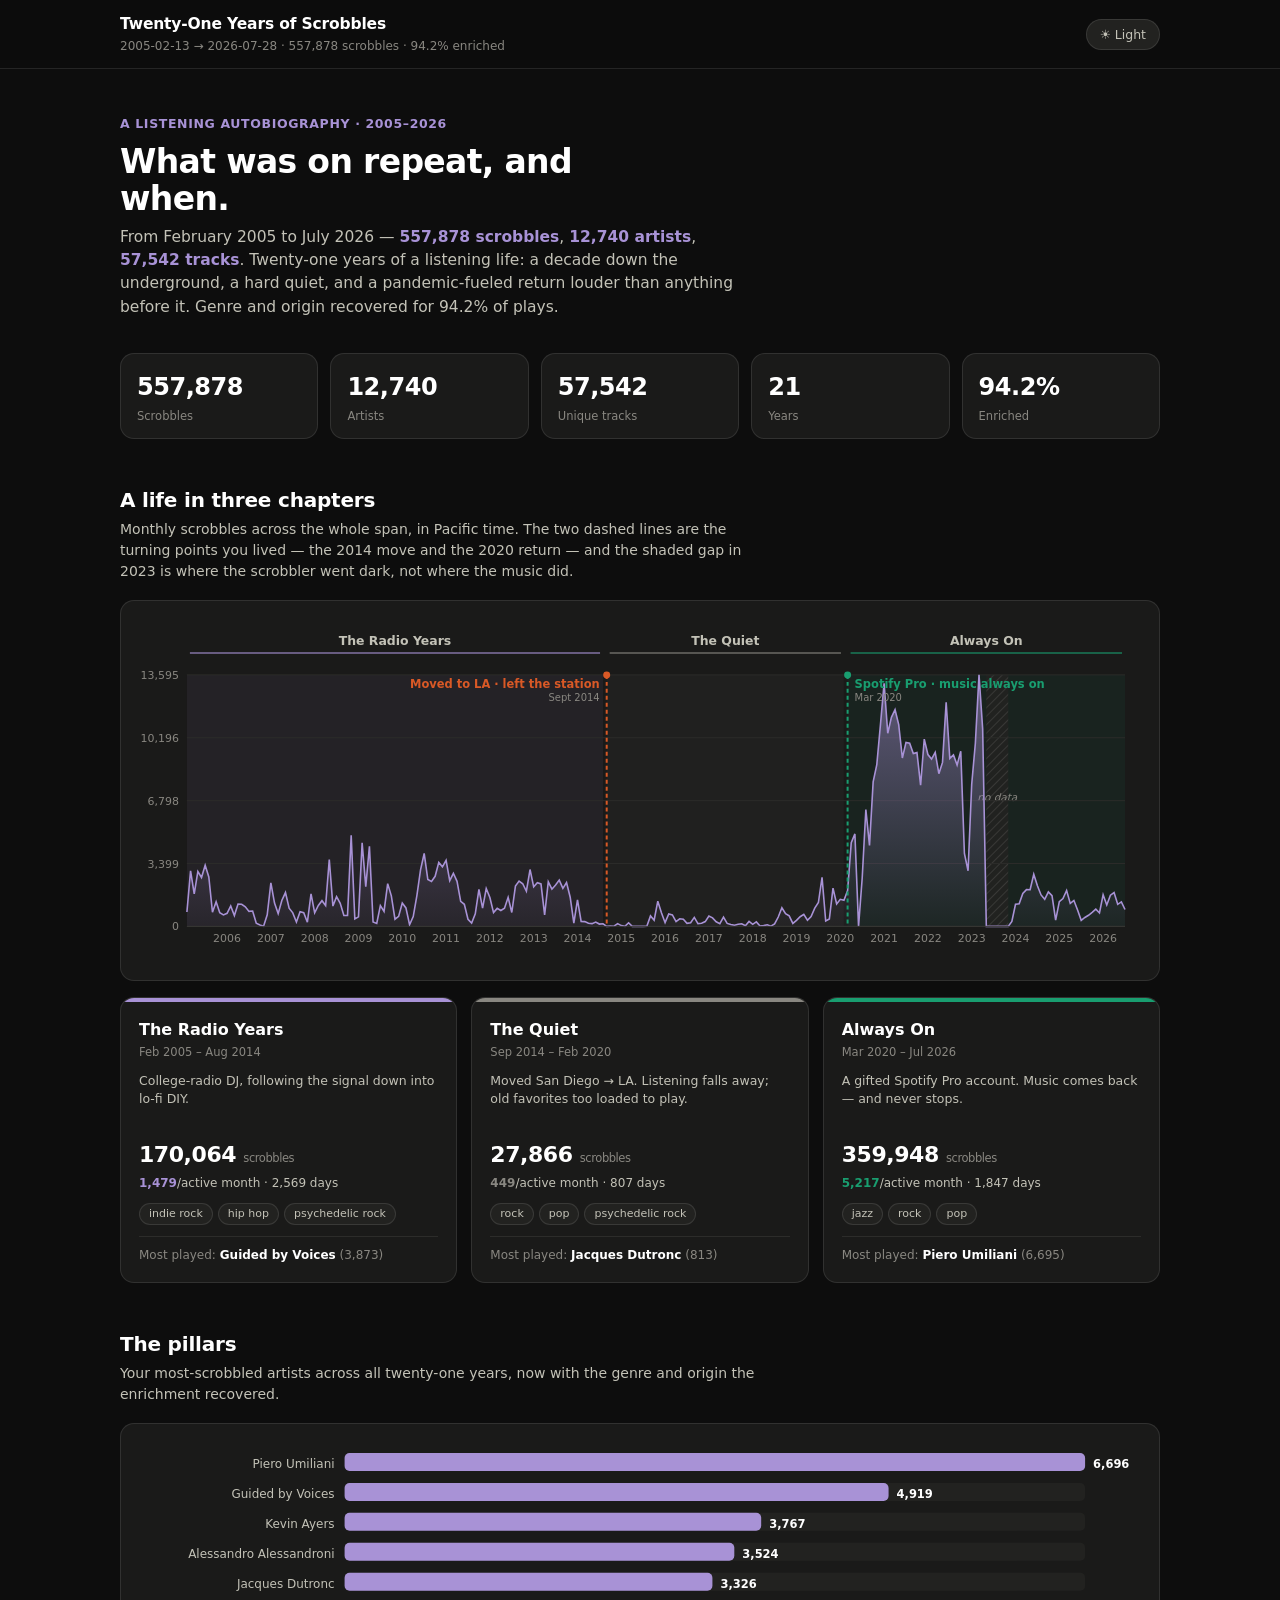
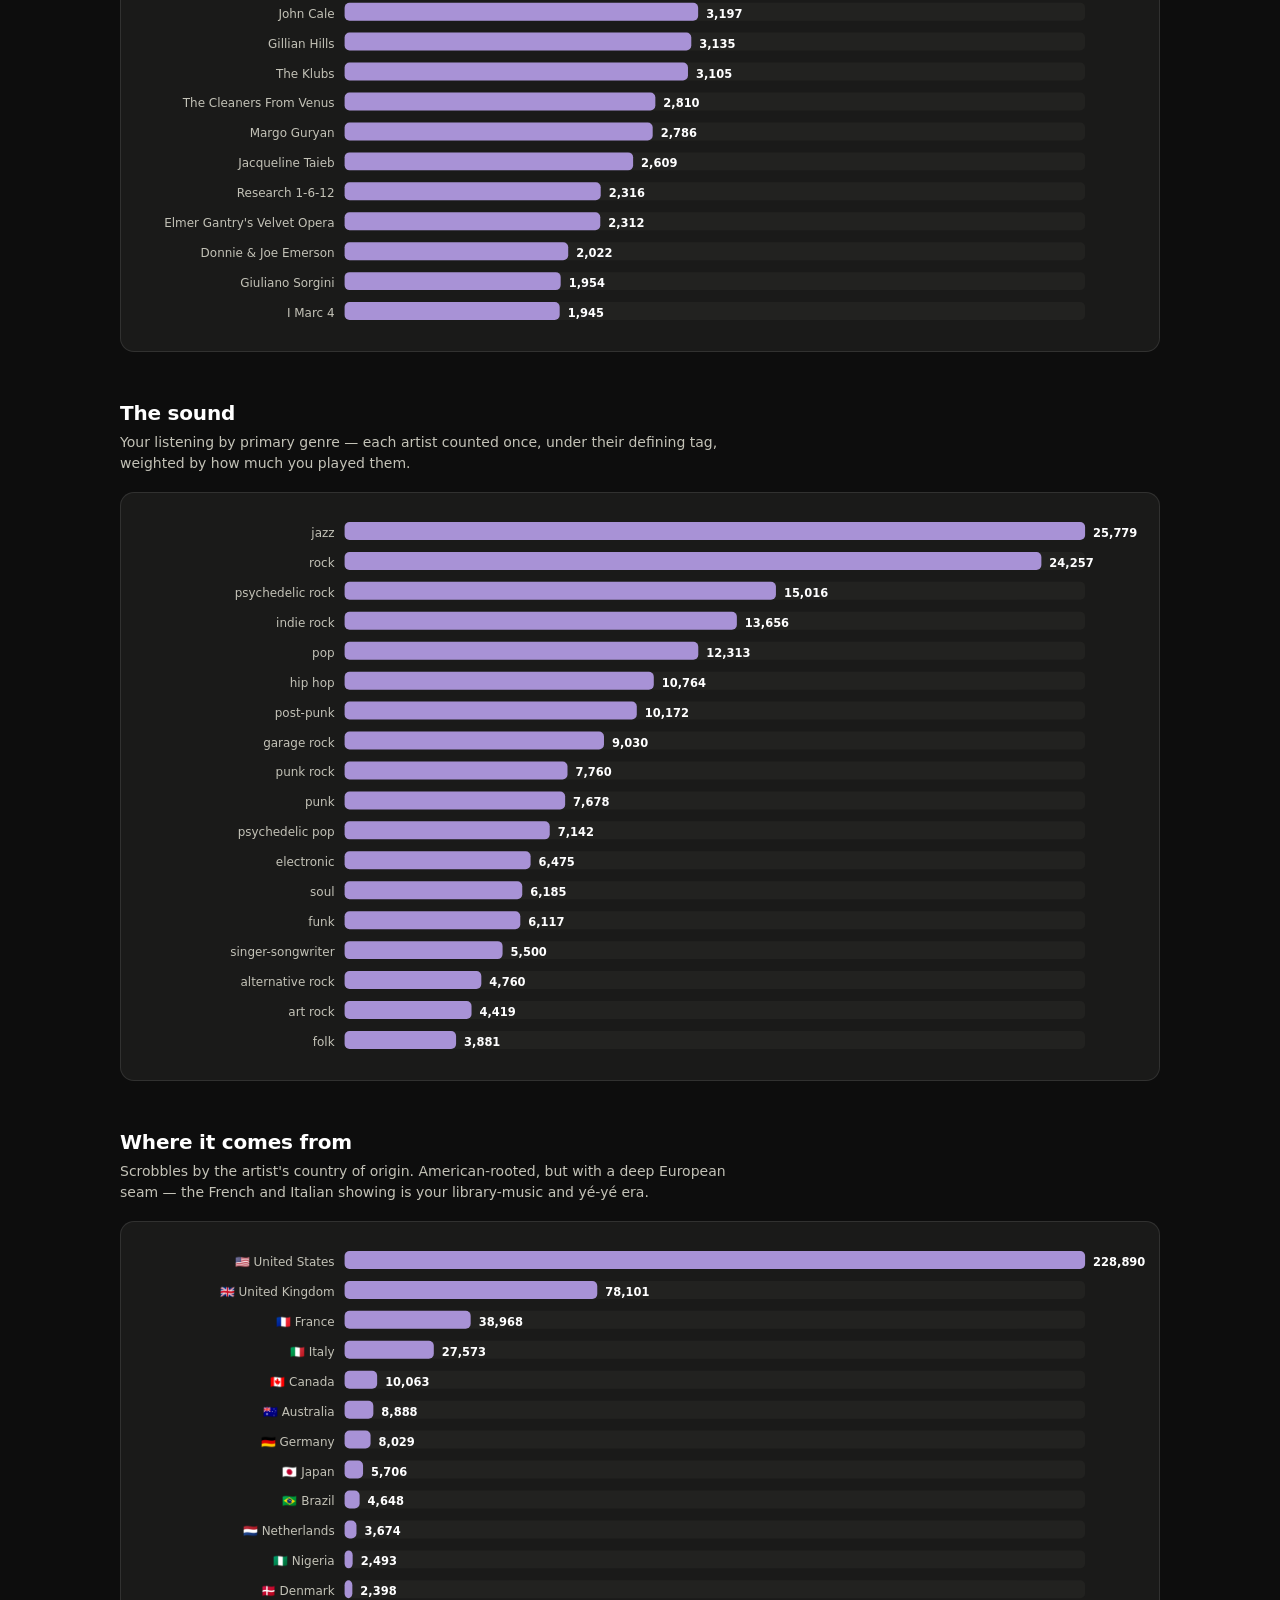
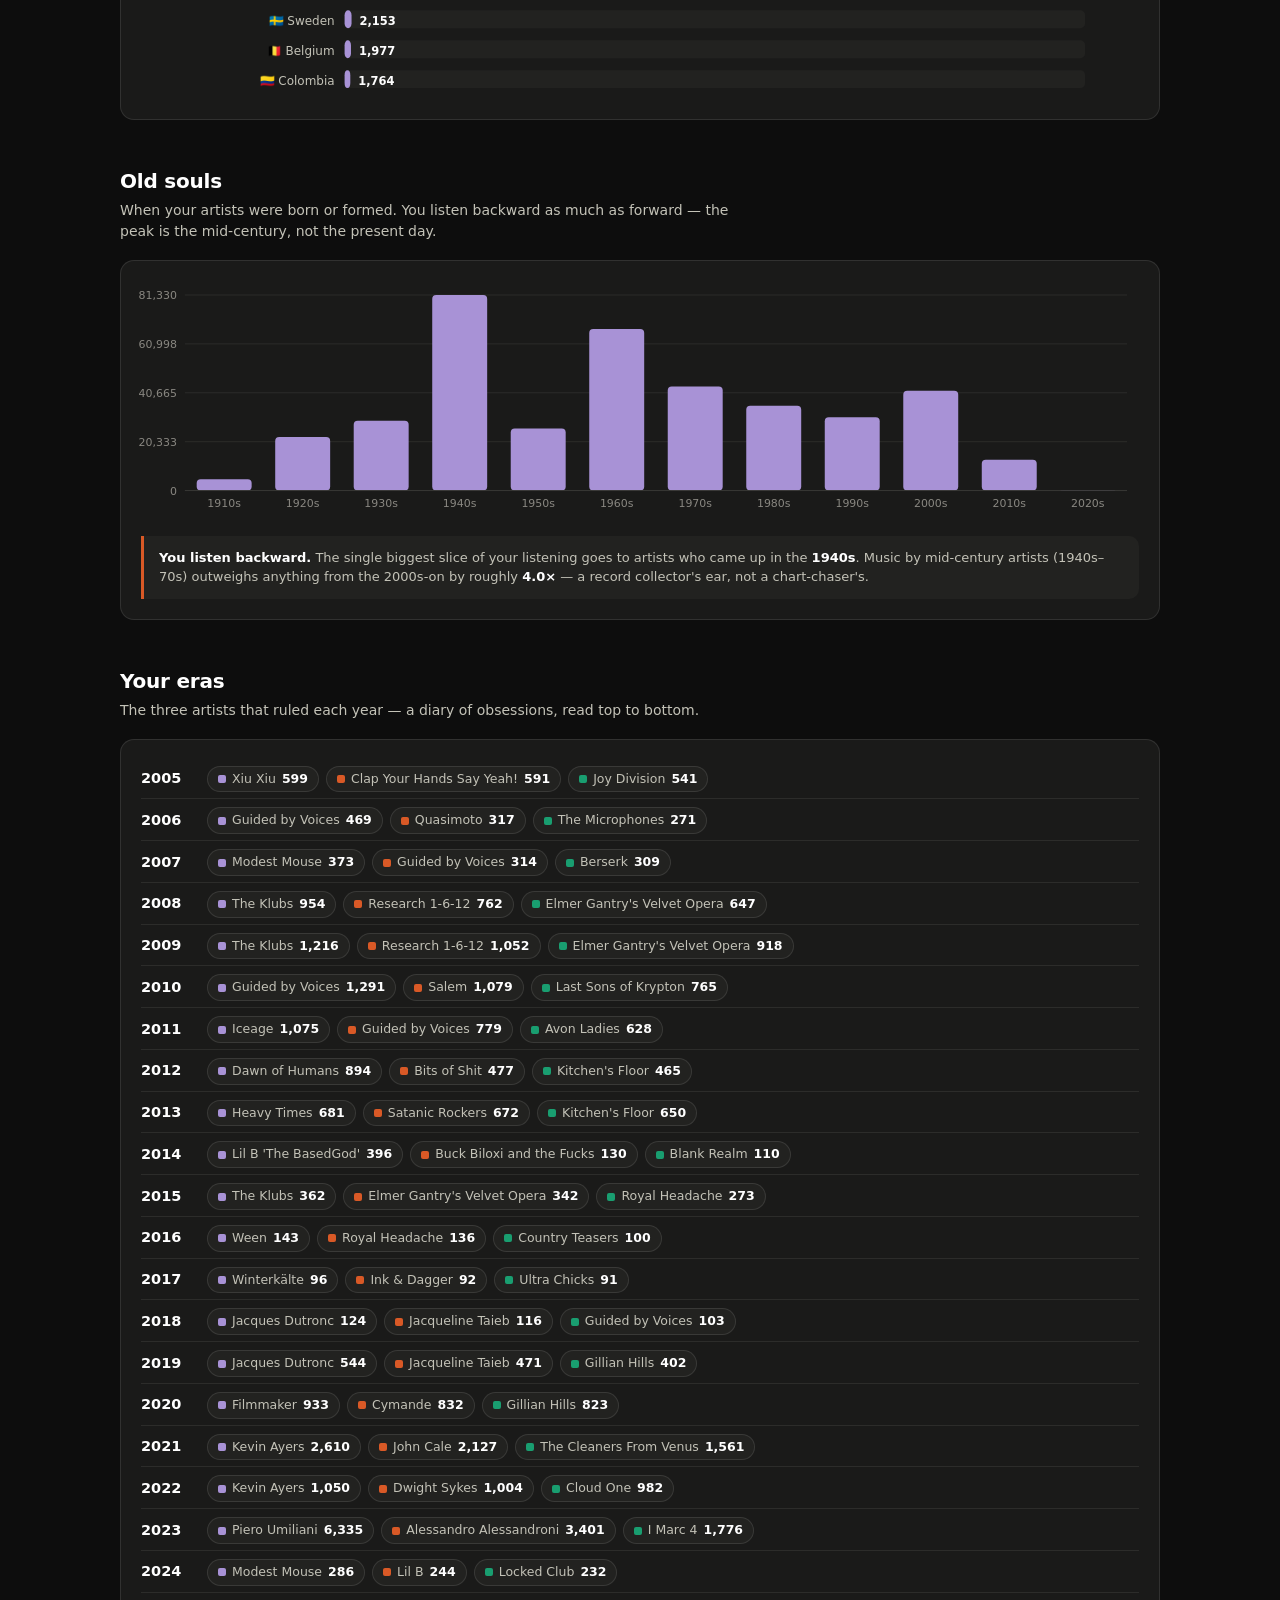
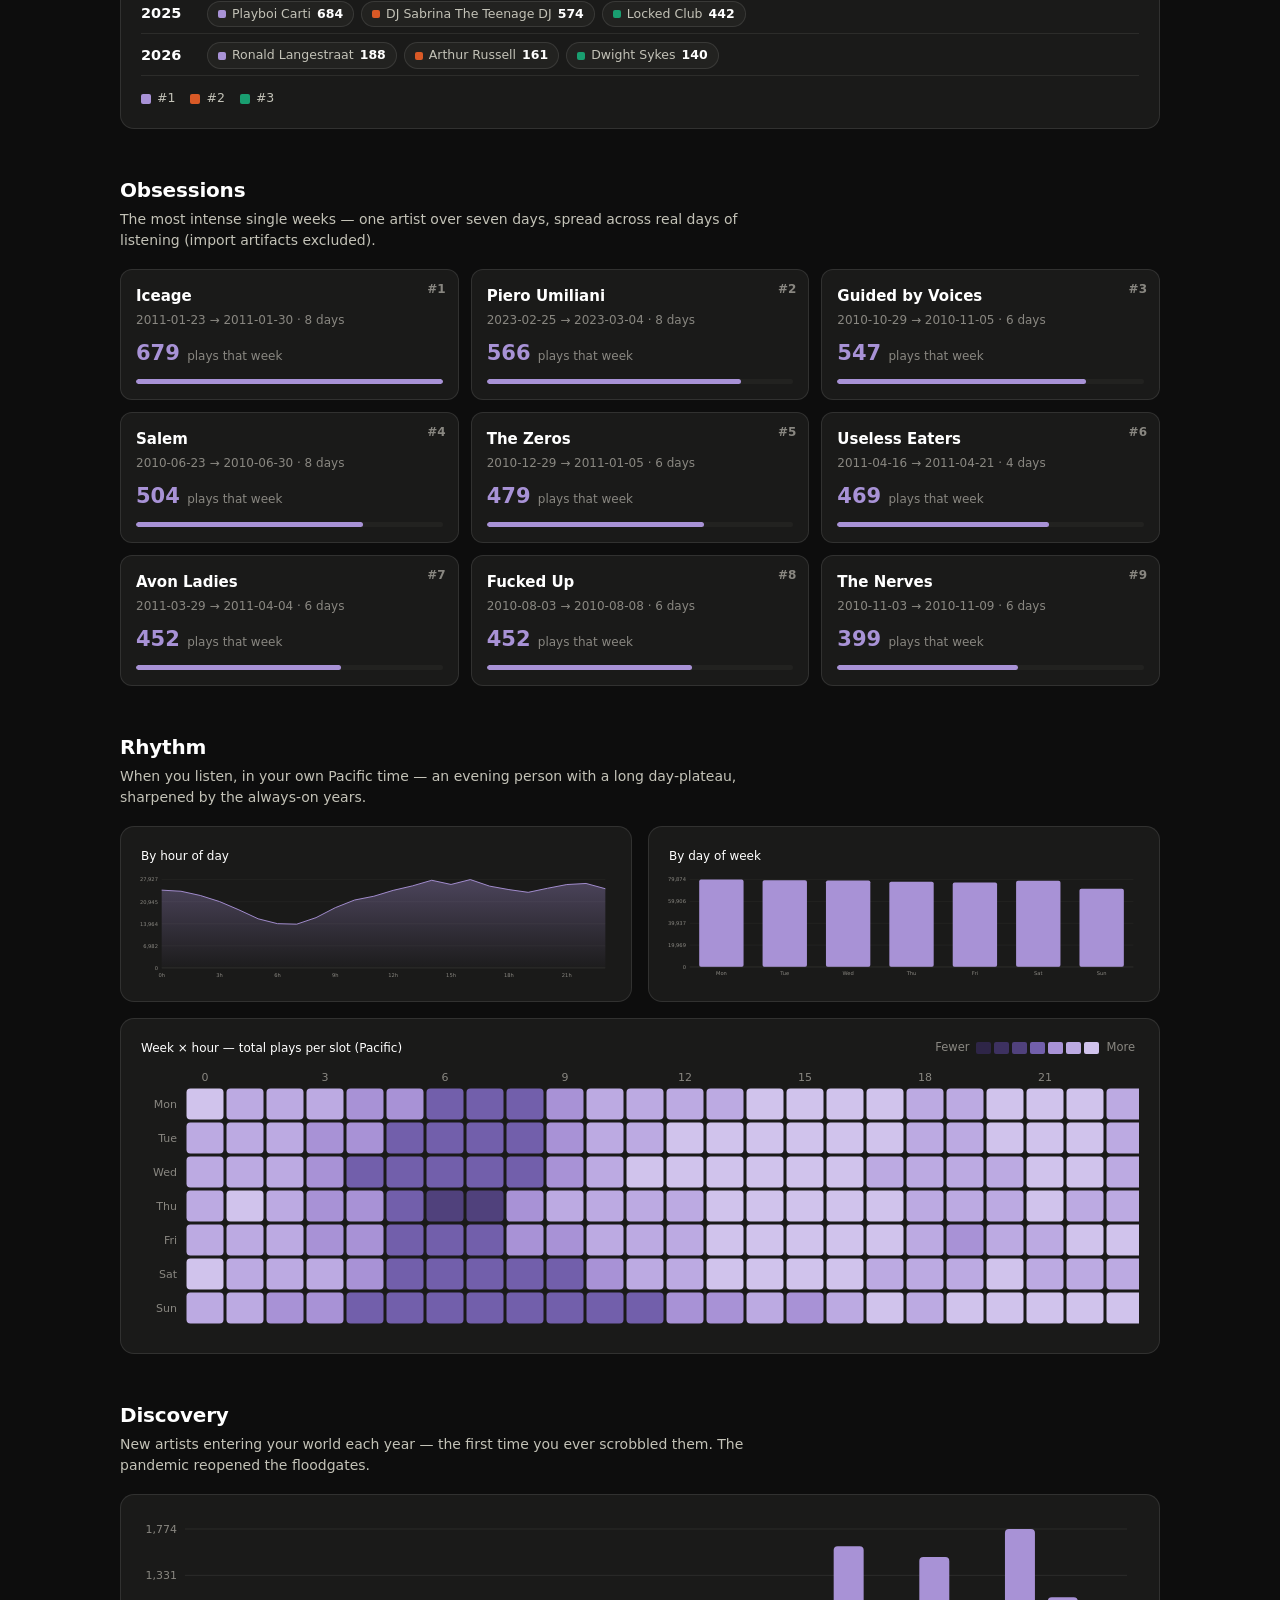
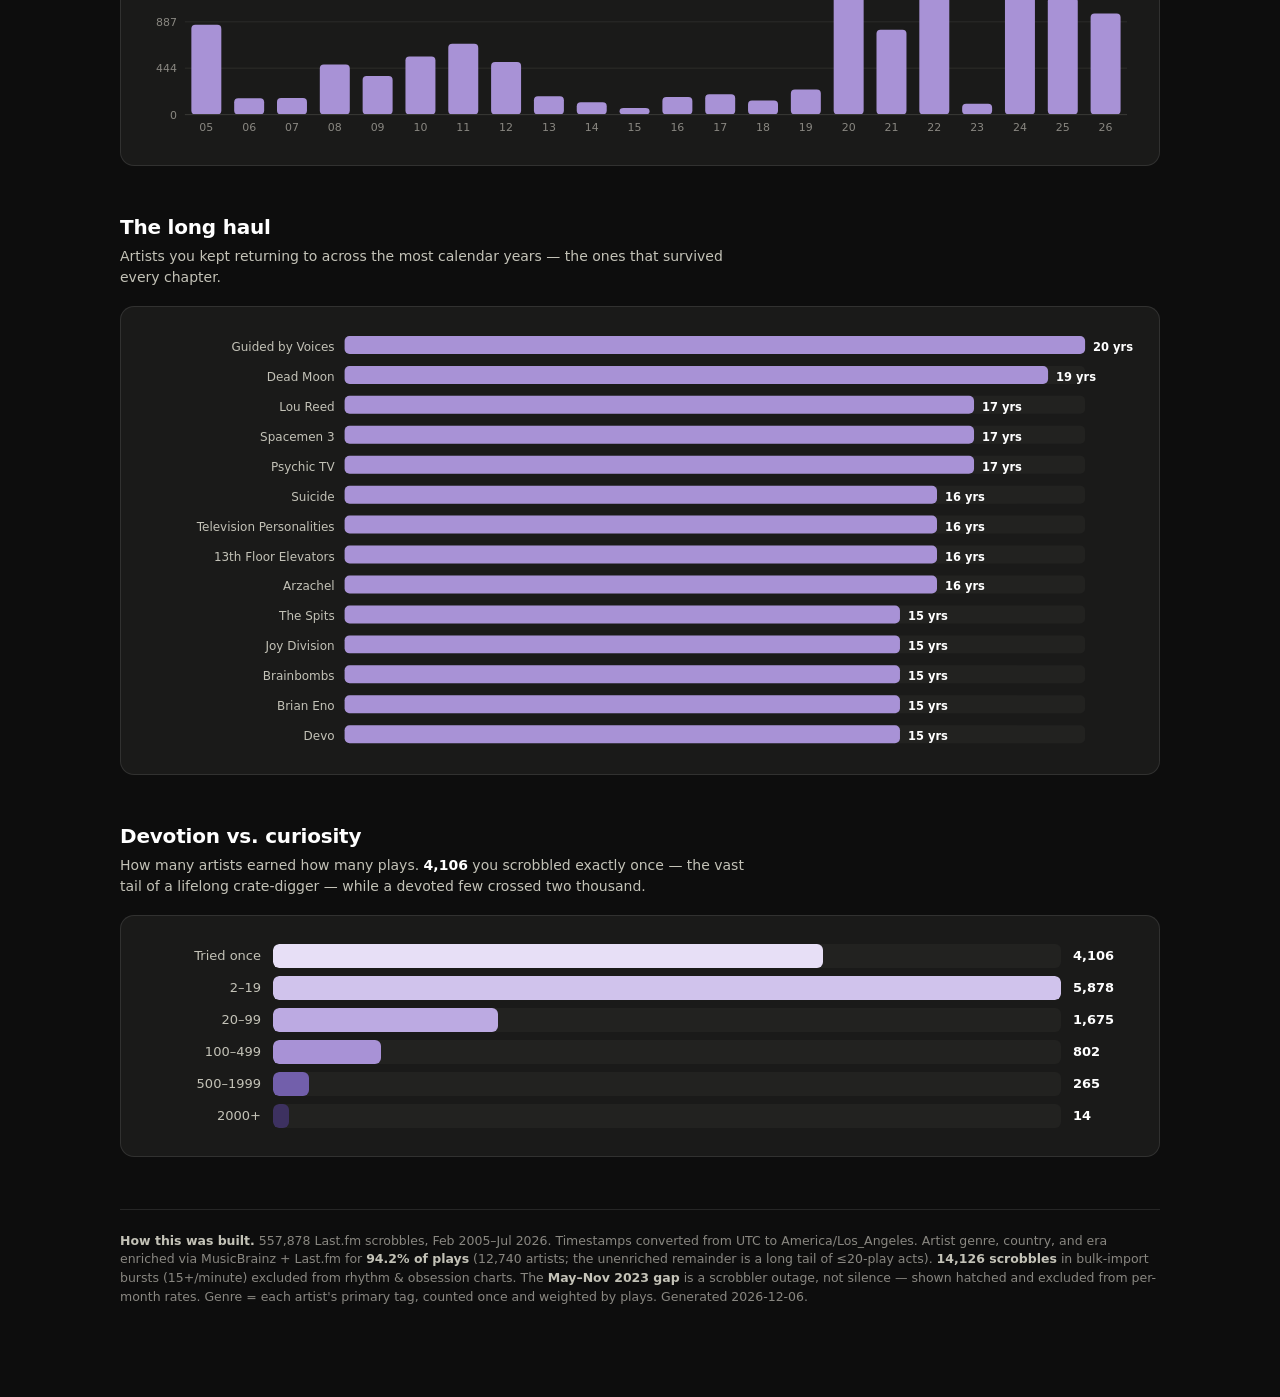
==== commit e77eafc2: "Recolor site to lavender; regenerate favicon/social art; retune /lastfm" ====
--- a/static/lastfm.html
+++ b/static/lastfm.html
@@ -10,9 +10,9 @@
     --page:#0d0d0d;--surface:#1a1a19;--surface-2:#222220;
     --ink:#fff;--ink-2:#c3c2b7;--muted:#898781;
     --grid:#2c2c2a;--base:#383835;--border:rgba(255,255,255,.10);
-    --blue:#c44f9a;--move:#d95926;--return:#199e70;--quiet:#898781;
-    --s1:#c44f9a;--s2:#d95926;--s3:#199e70;
-    --seq0:#3f2a63;--seq1:#522f80;--seq2:#6d389b;--seq3:#92429f;--seq4:#c44f9a;--seq5:#db589c;--seq6:#ea75ac;--seq7:#f4b2d2;
+    --blue:#a892d6;--move:#d95926;--return:#199e70;--quiet:#898781;
+    --s1:#a892d6;--s2:#d95926;--s3:#199e70;
+    --seq0:#2e2547;--seq1:#3d3160;--seq2:#50417c;--seq3:#725fab;--seq4:#a892d6;--seq5:#bcaae2;--seq6:#d0c3ec;--seq7:#e7dff6;
     --font:system-ui,-apple-system,"Segoe UI",sans-serif;
   }
   html[data-theme="light"]{
@@ -20,9 +20,9 @@
     --page:#f9f9f7;--surface:#fcfcfb;--surface-2:#f2f1ec;
     --ink:#0b0b0b;--ink-2:#52514e;--muted:#898781;
     --grid:#e1e0d9;--base:#c3c2b7;--border:rgba(11,11,11,.10);
-    --blue:#b03a86;--move:#eb6834;--return:#1baf7a;--quiet:#898781;
-    --s1:#b03a86;--s2:#eb6834;--s3:#1baf7a;
-    --seq0:#f6d9ea;--seq1:#e9b3d3;--seq2:#d885b5;--seq3:#c85fa4;--seq4:#b03a86;--seq5:#8f357f;--seq6:#6a3277;--seq7:#45286b;
+    --blue:#6f57a8;--move:#eb6834;--return:#1baf7a;--quiet:#898781;
+    --s1:#6f57a8;--s2:#eb6834;--s3:#1baf7a;
+    --seq0:#ece6f7;--seq1:#d6c9ee;--seq2:#bda9e0;--seq3:#9e86cf;--seq4:#7a5fb0;--seq5:#634a97;--seq6:#4b3675;--seq7:#2e2450;
   }
   *{box-sizing:border-box}
   body{margin:0;background:var(--page);color:var(--ink);font-family:var(--font);line-height:1.5;-webkit-font-smoothing:antialiased;}
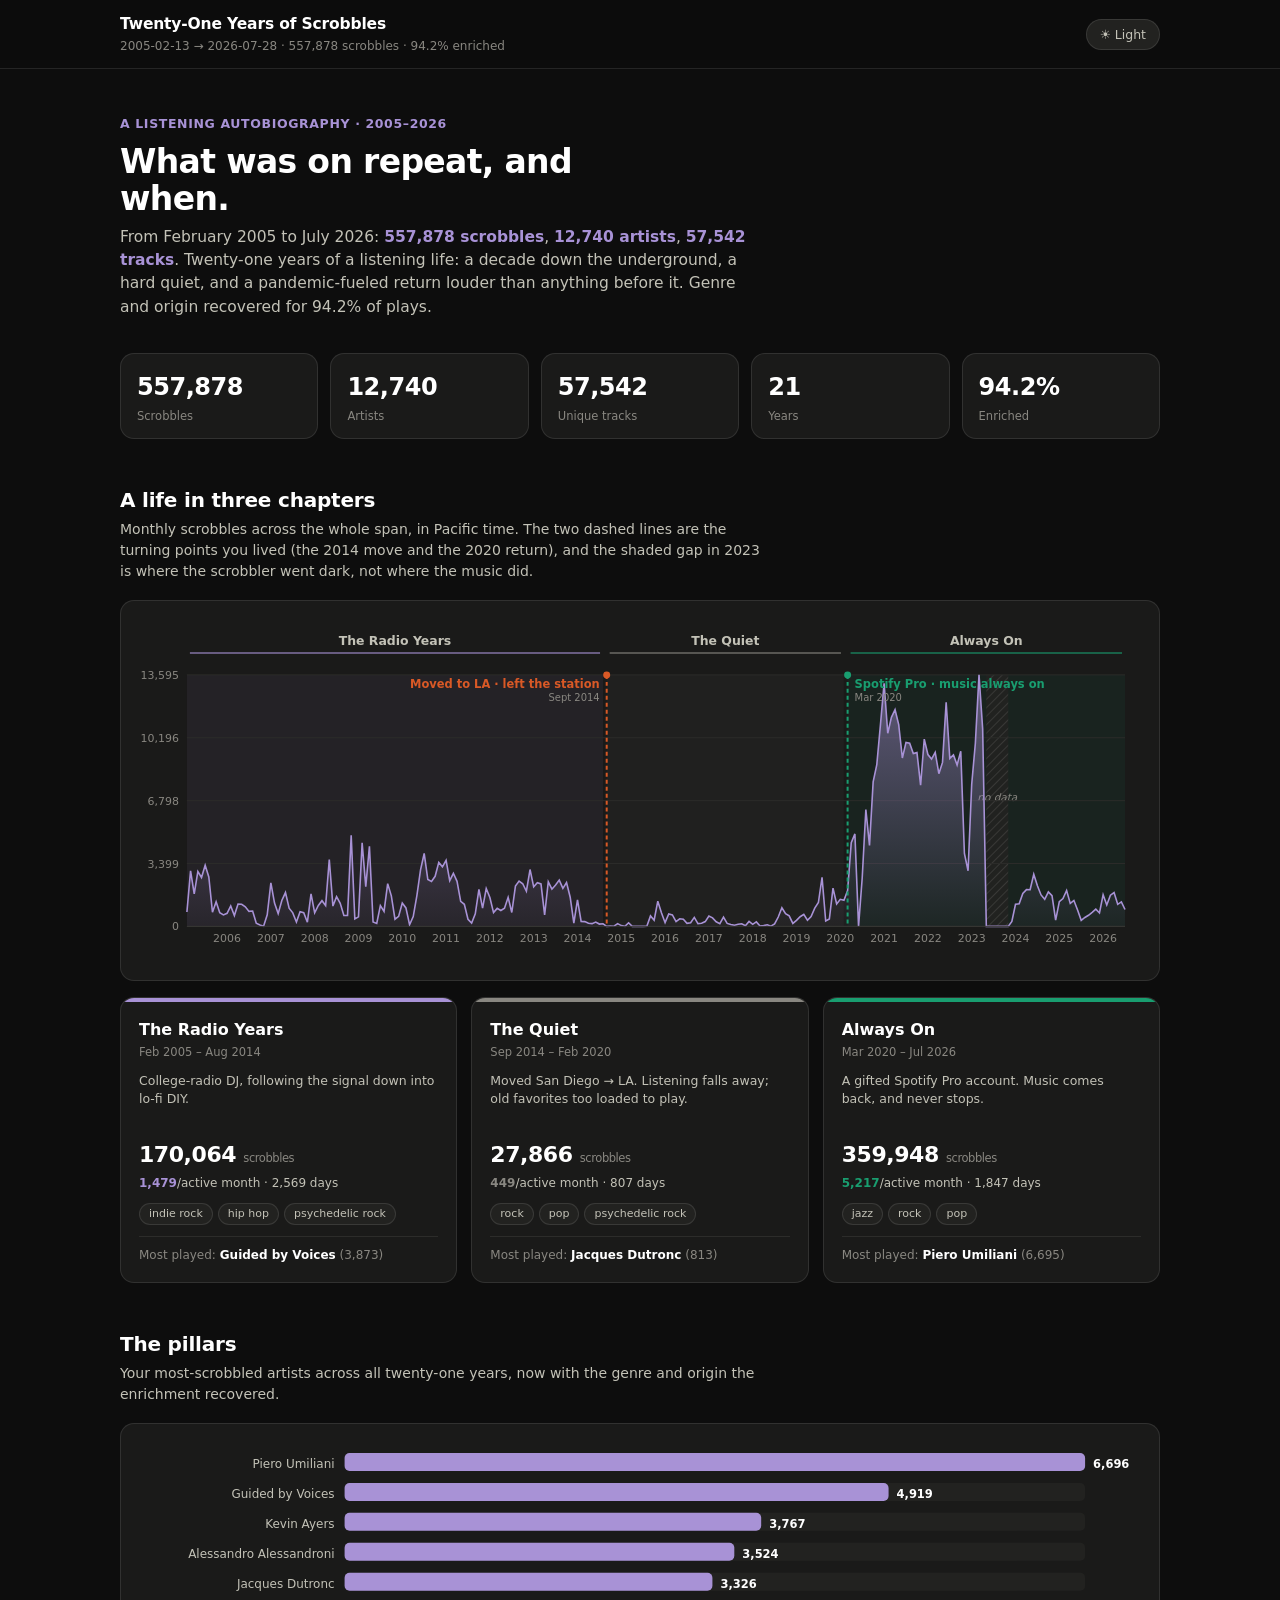
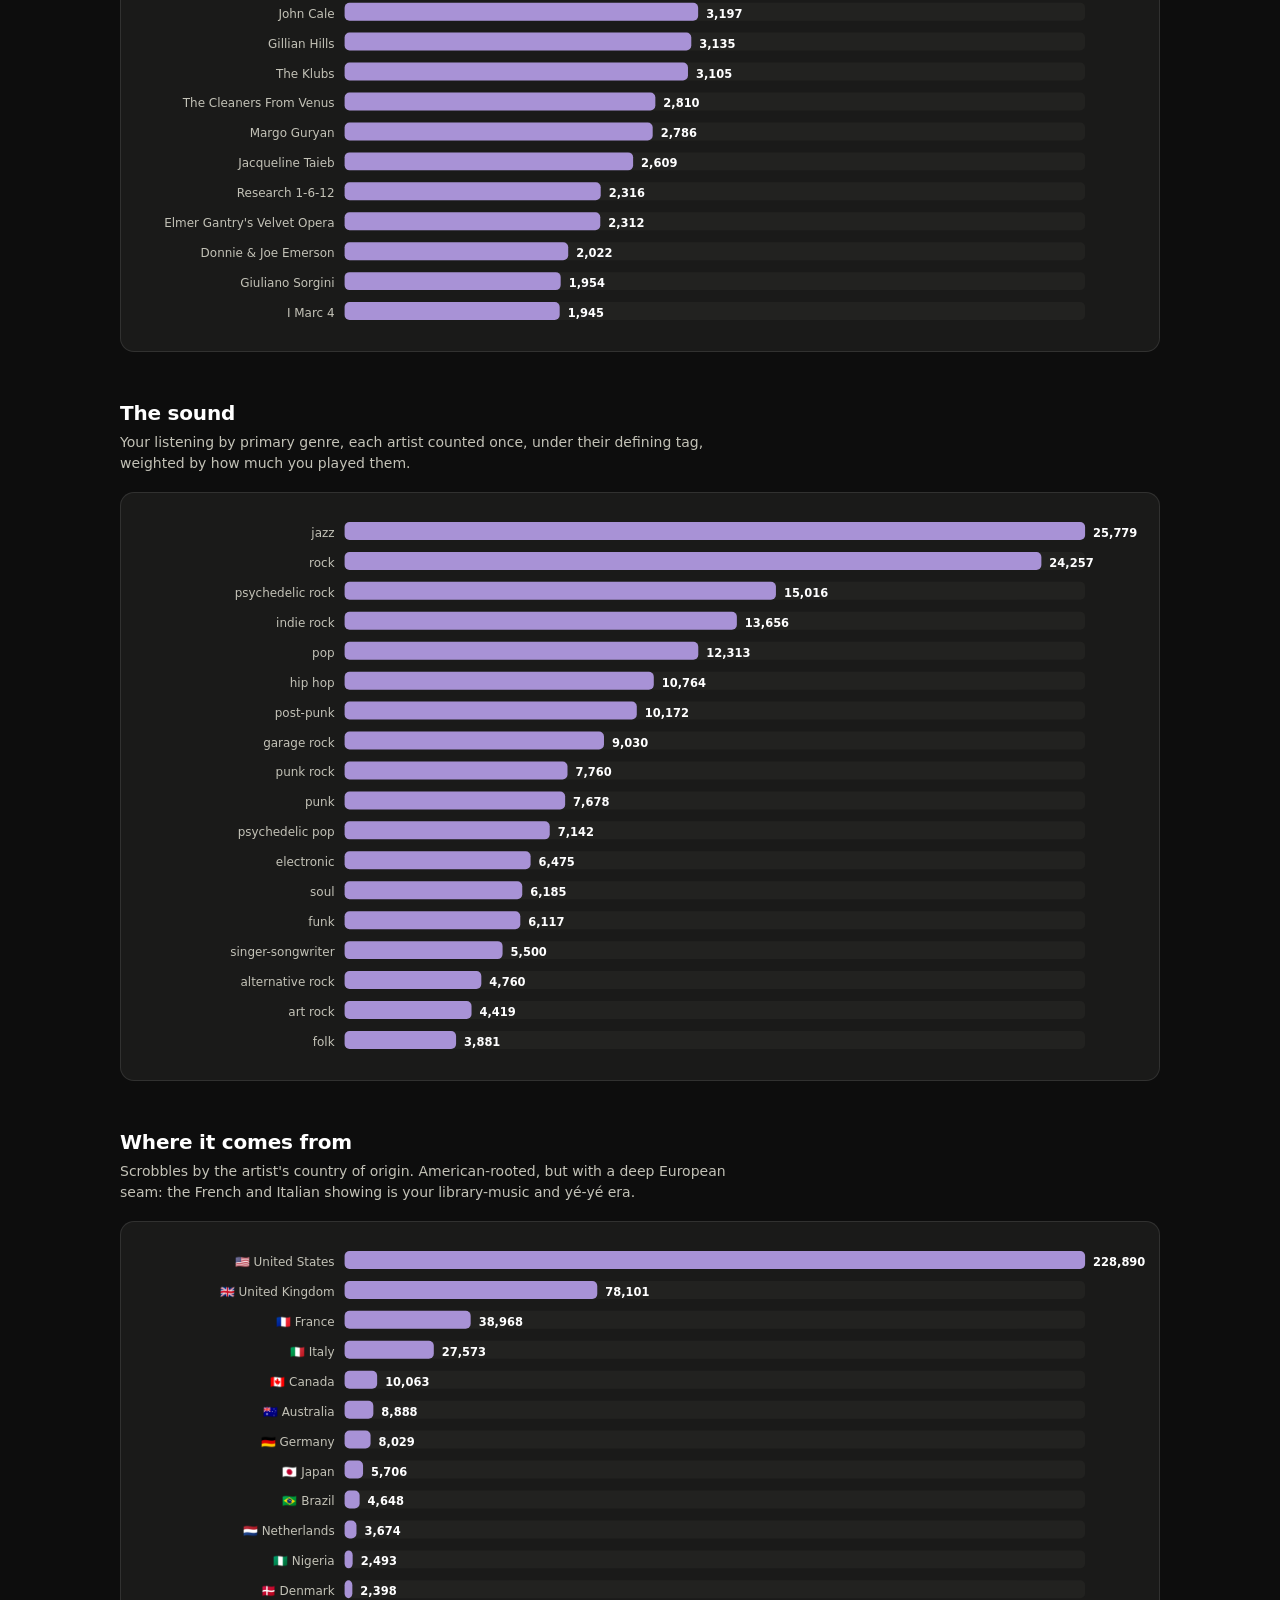
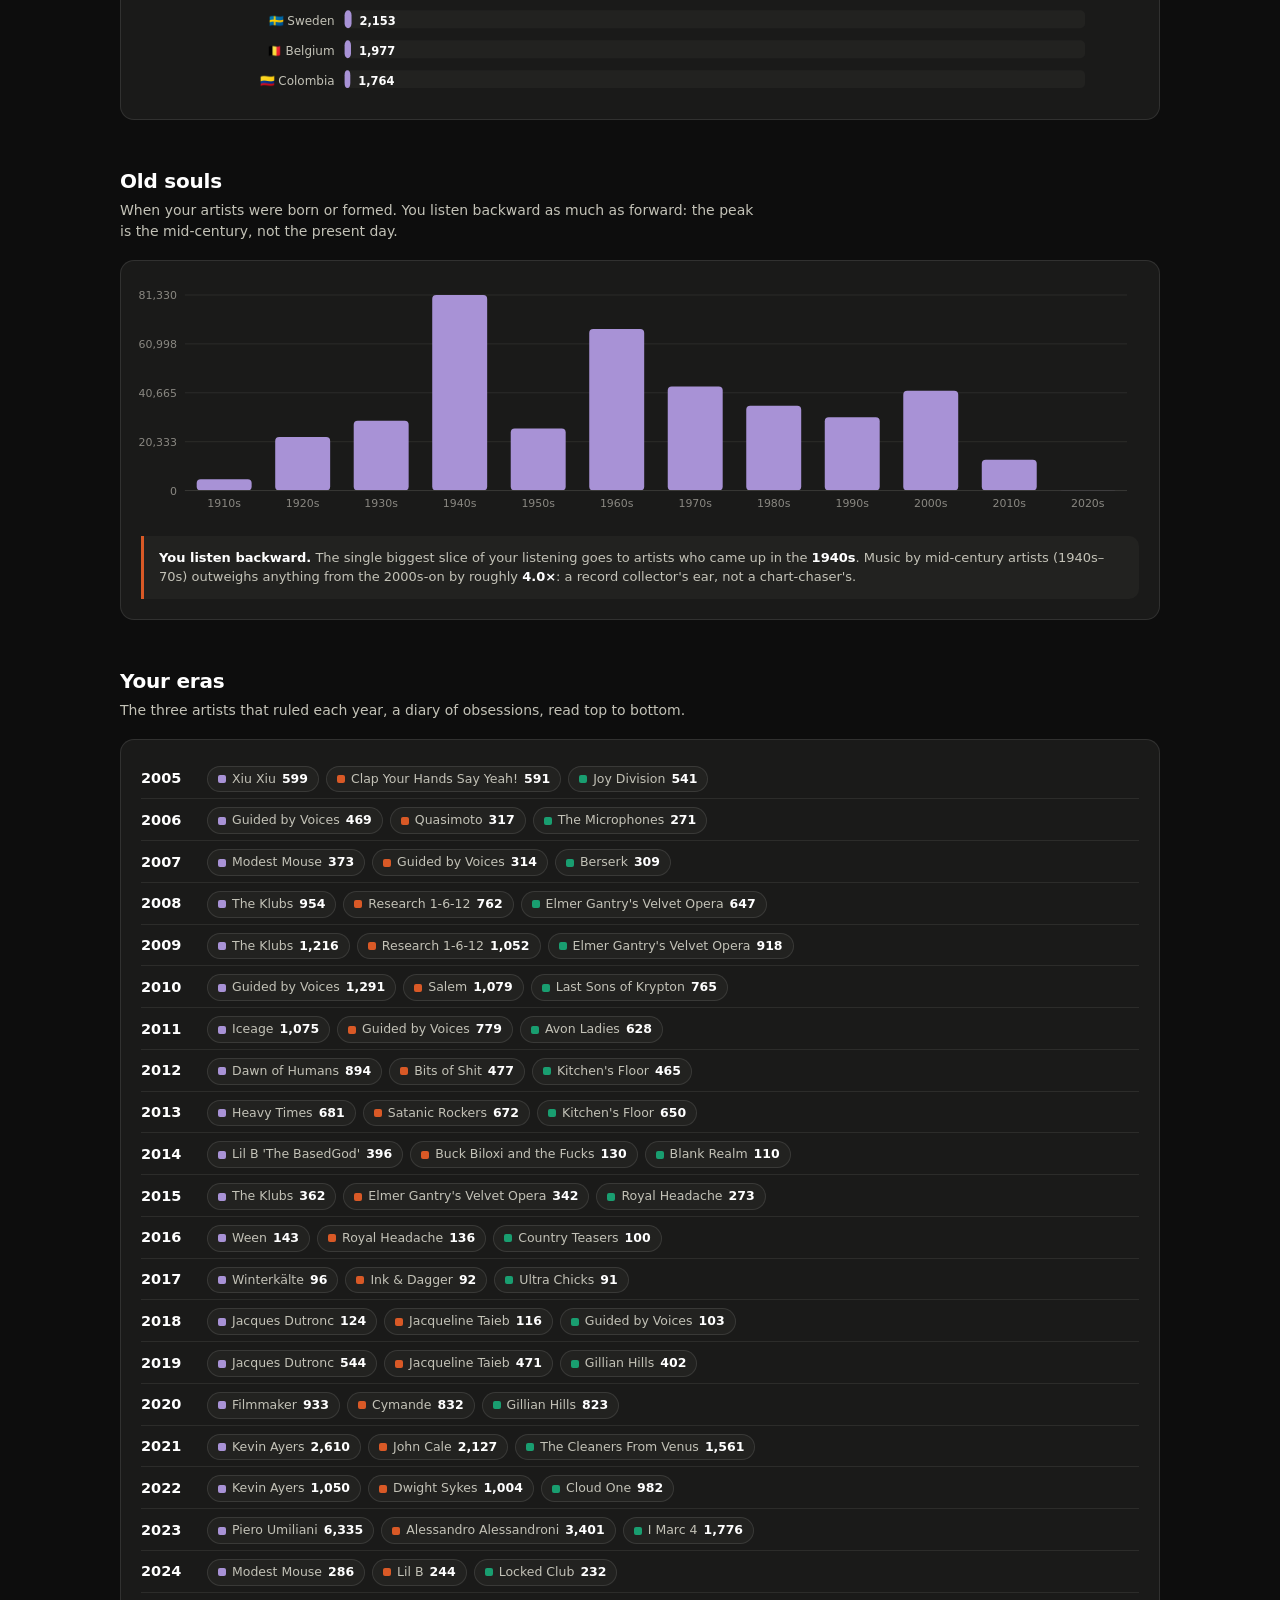
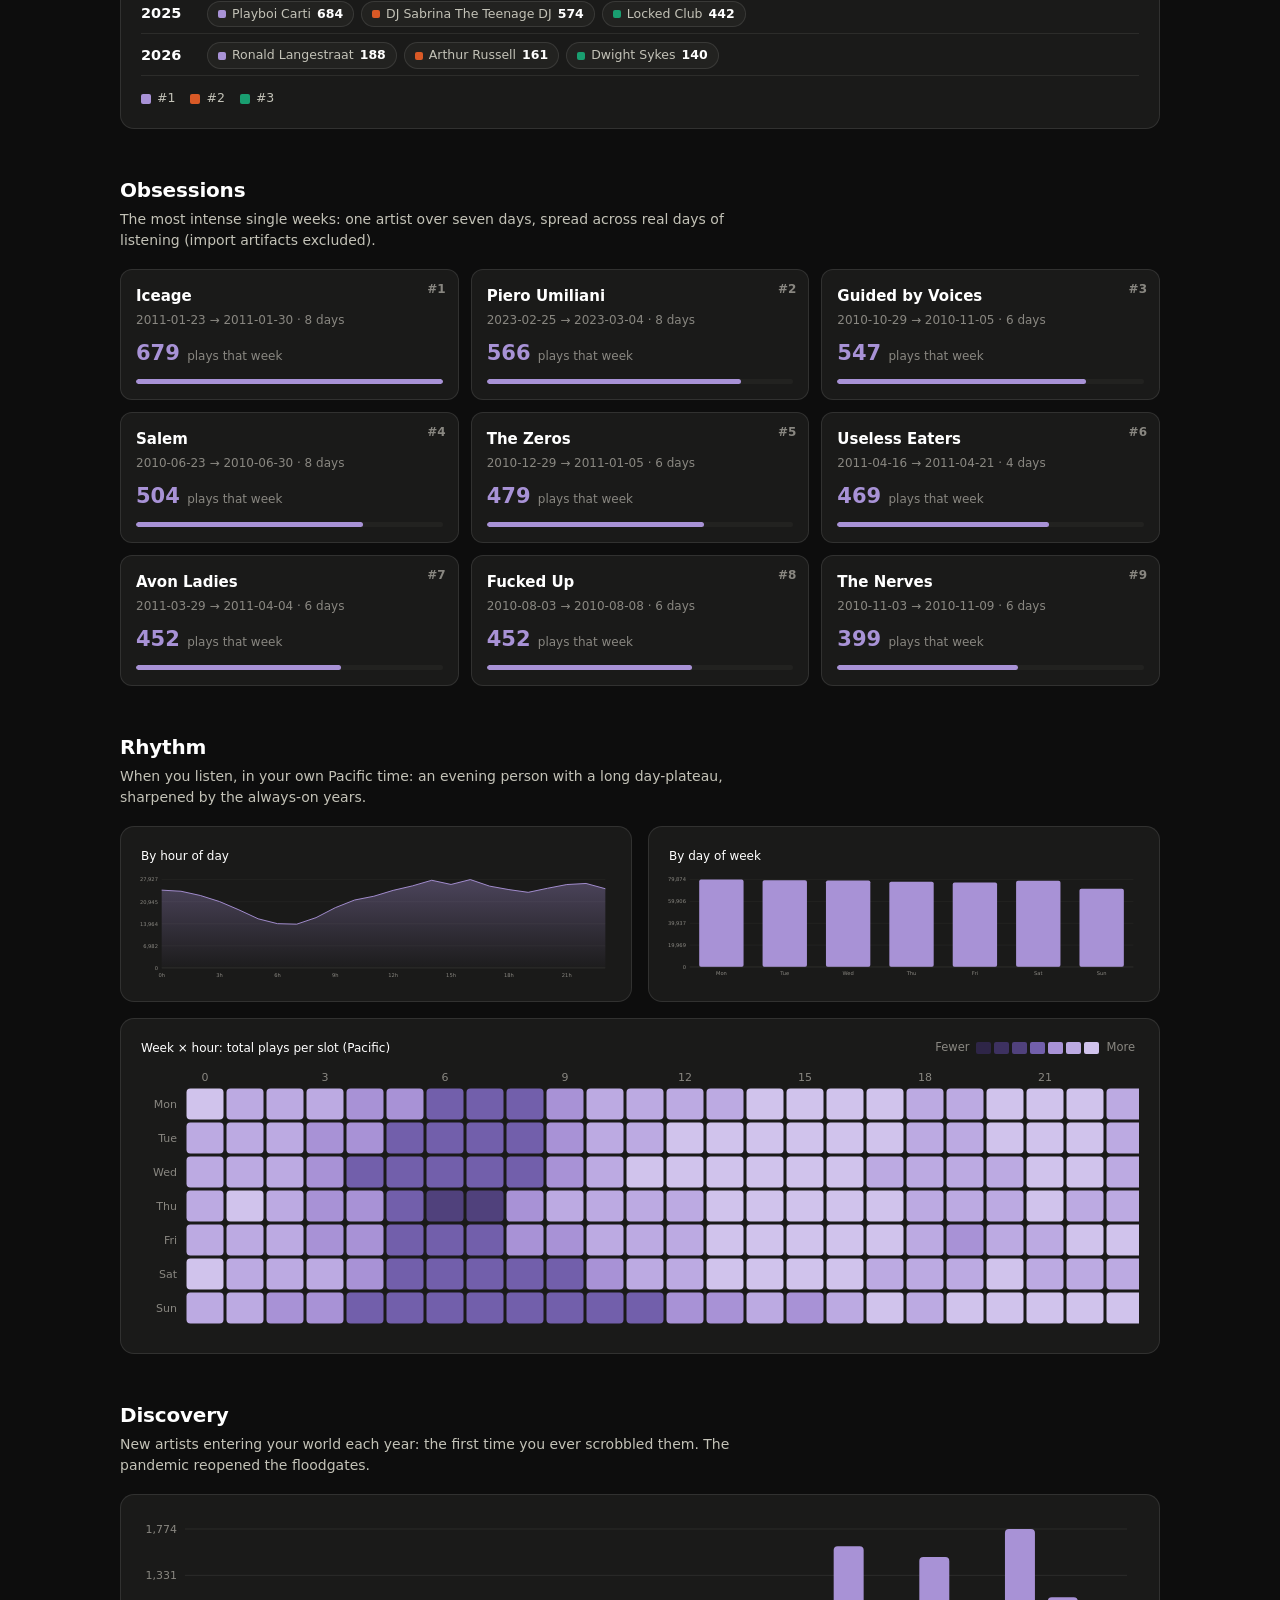
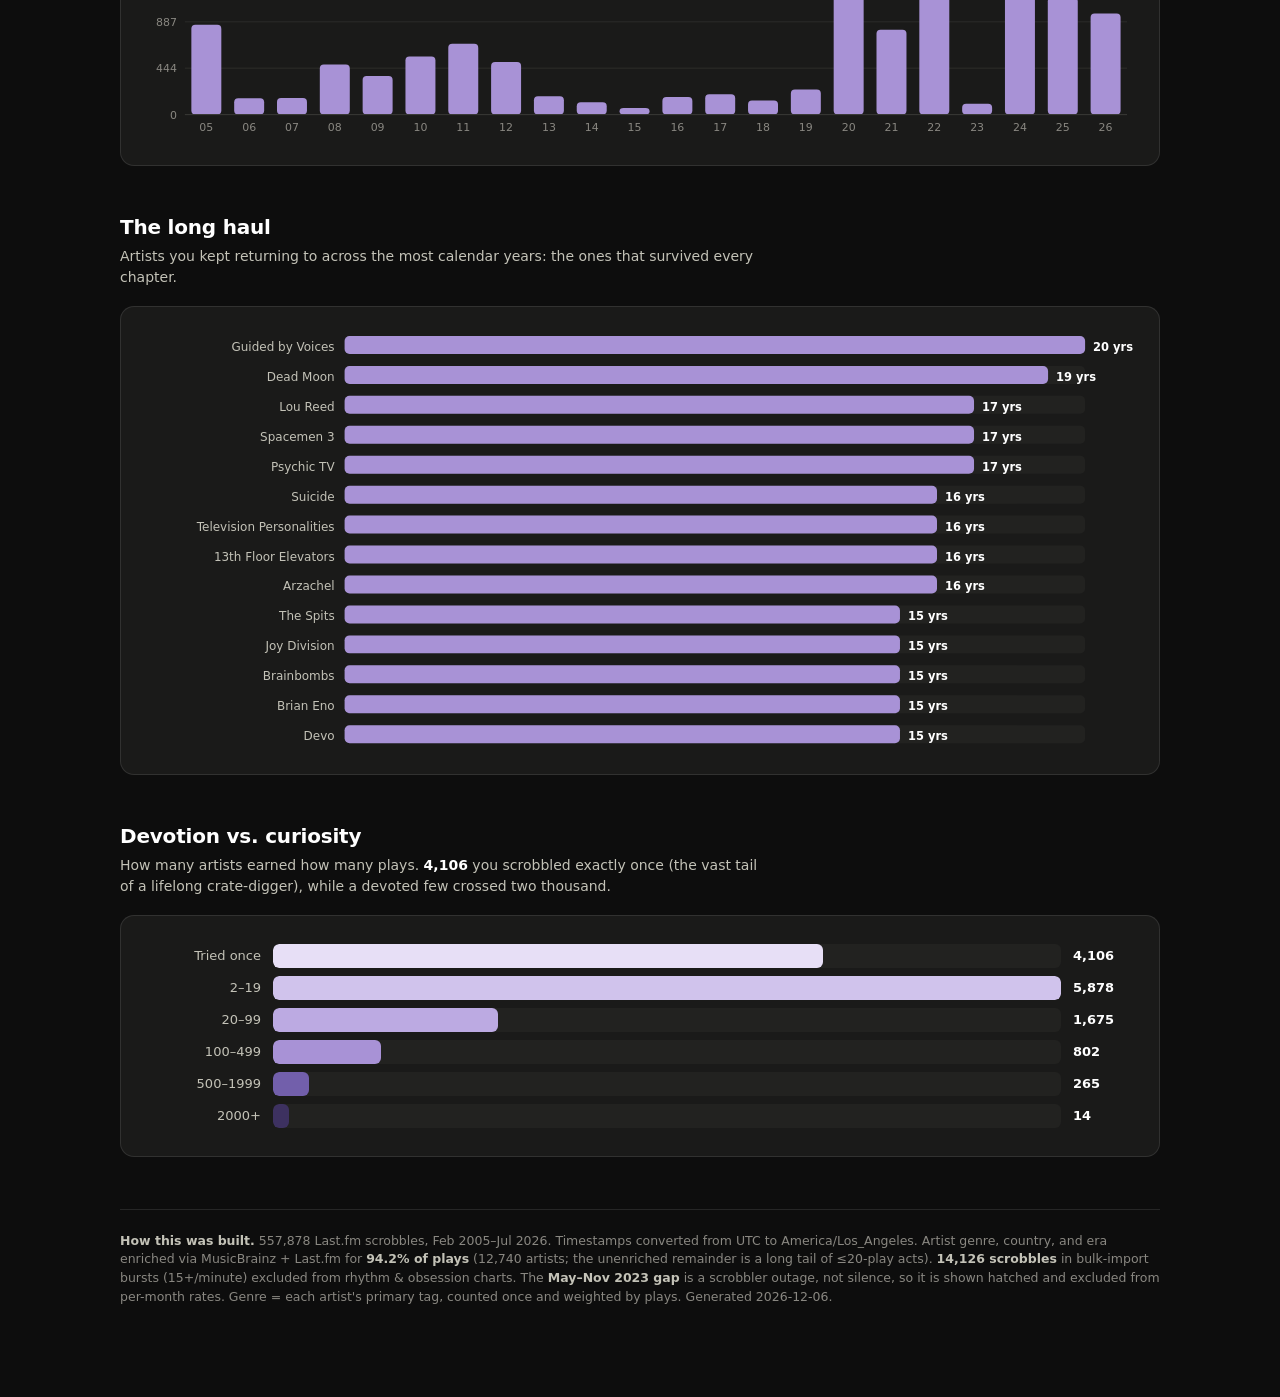
==== commit df9ac8ad: "Replace em dashes across the site Matthew prefers to avoid em dashes, which currently read as a sign" ====
--- a/static/lastfm.html
+++ b/static/lastfm.html
@@ -3,7 +3,7 @@
 <head>
 <meta charset="utf-8">
 <meta name="viewport" content="width=device-width, initial-scale=1">
-<title>StarFoxDisciple — Twenty-One Years of Scrobbles</title>
+<title>StarFoxDisciple · Twenty-One Years of Scrobbles</title>
 <style>
   :root{
     color-scheme:dark;
@@ -120,7 +120,7 @@
 
   <section id="chapters">
     <h3 class="sec-h">A life in three chapters</h3>
-    <p class="sec-d">Monthly scrobbles across the whole span, in Pacific time. The two dashed lines are the turning points you lived — the 2014 move and the 2020 return — and the shaded gap in 2023 is where the scrobbler went dark, not where the music did.</p>
+    <p class="sec-d">Monthly scrobbles across the whole span, in Pacific time. The two dashed lines are the turning points you lived (the 2014 move and the 2020 return), and the shaded gap in 2023 is where the scrobbler went dark, not where the music did.</p>
     <div class="card"><div id="chart-timeline"></div></div>
     <div class="cards" id="chap-cards"></div>
   </section>
@@ -133,19 +133,19 @@
 
   <section id="genres">
     <h3 class="sec-h">The sound</h3>
-    <p class="sec-d">Your listening by primary genre — each artist counted once, under their defining tag, weighted by how much you played them.</p>
+    <p class="sec-d">Your listening by primary genre, each artist counted once, under their defining tag, weighted by how much you played them.</p>
     <div class="card"><div id="chart-genres"></div></div>
   </section>
 
   <section id="geography">
     <h3 class="sec-h">Where it comes from</h3>
-    <p class="sec-d">Scrobbles by the artist's country of origin. American-rooted, but with a deep European seam — the French and Italian showing is your library-music and yé-yé era.</p>
+    <p class="sec-d">Scrobbles by the artist's country of origin. American-rooted, but with a deep European seam: the French and Italian showing is your library-music and yé-yé era.</p>
     <div class="card"><div id="chart-geo"></div></div>
   </section>
 
   <section id="nostalgia">
     <h3 class="sec-h">Old souls</h3>
-    <p class="sec-d">When your artists were born or formed. You listen backward as much as forward — the peak is the mid-century, not the present day.</p>
+    <p class="sec-d">When your artists were born or formed. You listen backward as much as forward: the peak is the mid-century, not the present day.</p>
     <div class="card"><div id="chart-decades"></div>
       <div class="note" id="nost-note"></div>
     </div>
@@ -153,7 +153,7 @@
 
   <section id="eras">
     <h3 class="sec-h">Your eras</h3>
-    <p class="sec-d">The three artists that ruled each year — a diary of obsessions, read top to bottom.</p>
+    <p class="sec-d">The three artists that ruled each year, a diary of obsessions, read top to bottom.</p>
     <div class="card"><div class="eras" id="eras-list"></div>
       <div class="legend"><span><i style="background:var(--s1)"></i>#1</span><span><i style="background:var(--s2)"></i>#2</span><span><i style="background:var(--s3)"></i>#3</span></div>
     </div>
@@ -161,19 +161,19 @@
 
   <section id="binges">
     <h3 class="sec-h">Obsessions</h3>
-    <p class="sec-d">The most intense single weeks — one artist over seven days, spread across real days of listening (import artifacts excluded).</p>
+    <p class="sec-d">The most intense single weeks: one artist over seven days, spread across real days of listening (import artifacts excluded).</p>
     <div class="binges" id="binges-list"></div>
   </section>
 
   <section id="rhythm">
     <h3 class="sec-h">Rhythm</h3>
-    <p class="sec-d">When you listen, in your own Pacific time — an evening person with a long day-plateau, sharpened by the always-on years.</p>
+    <p class="sec-d">When you listen, in your own Pacific time: an evening person with a long day-plateau, sharpened by the always-on years.</p>
     <div class="grid2">
       <div class="card"><div class="glabel" style="margin-bottom:8px">By hour of day</div><div id="chart-hour"></div></div>
       <div class="card"><div class="glabel" style="margin-bottom:8px">By day of week</div><div id="chart-dow"></div></div>
     </div>
     <div class="card" style="margin-top:16px">
-      <div class="hm-head"><div class="glabel">Week &times; hour — total plays per slot (Pacific)</div>
+      <div class="hm-head"><div class="glabel">Week &times; hour: total plays per slot (Pacific)</div>
         <div class="hm-legend"><span>Fewer</span><i style="background:var(--seq0)"></i><i style="background:var(--seq1)"></i><i style="background:var(--seq2)"></i><i style="background:var(--seq3)"></i><i style="background:var(--seq4)"></i><i style="background:var(--seq5)"></i><i style="background:var(--seq6)"></i><span>More</span></div>
       </div>
       <div class="hm-wrap"><div id="chart-heat"></div></div>
@@ -182,13 +182,13 @@
 
   <section id="discovery">
     <h3 class="sec-h">Discovery</h3>
-    <p class="sec-d">New artists entering your world each year — the first time you ever scrobbled them. The pandemic reopened the floodgates.</p>
+    <p class="sec-d">New artists entering your world each year: the first time you ever scrobbled them. The pandemic reopened the floodgates.</p>
     <div class="card"><div id="chart-disc"></div></div>
   </section>
 
   <section id="loyalty">
     <h3 class="sec-h">The long haul</h3>
-    <p class="sec-d">Artists you kept returning to across the most calendar years — the ones that survived every chapter.</p>
+    <p class="sec-d">Artists you kept returning to across the most calendar years: the ones that survived every chapter.</p>
     <div class="card"><div id="chart-loyal"></div></div>
   </section>
 
@@ -202,7 +202,7 @@
 </div>
 
 <script>
-const DATA={"meta": {"total": 557878, "artists": 12740, "tracks": 57542, "start": "2005-02-13", "end": "2026-07-28", "coverage": 94.2, "imports": 14126}, "monthly": [{"m": "2005-02", "n": 776}, {"m": "2005-03", "n": 3000}, {"m": "2005-04", "n": 1751}, {"m": "2005-05", "n": 2967}, {"m": "2005-06", "n": 2644}, {"m": "2005-07", "n": 3310}, {"m": "2005-08", "n": 2671}, {"m": "2005-09", "n": 765}, {"m": "2005-10", "n": 1330}, {"m": "2005-11", "n": 734}, {"m": "2005-12", "n": 618}, {"m": "2006-01", "n": 705}, {"m": "2006-02", "n": 1103}, {"m": "2006-03", "n": 588}, {"m": "2006-04", "n": 1209}, {"m": "2006-05", "n": 1195}, {"m": "2006-06", "n": 1060}, {"m": "2006-07", "n": 811}, {"m": "2006-08", "n": 830}, {"m": "2006-09", "n": 168}, {"m": "2006-10", "n": 75}, {"m": "2006-11", "n": 11}, {"m": "2006-12", "n": 626}, {"m": "2007-01", "n": 2355}, {"m": "2007-02", "n": 1261}, {"m": "2007-03", "n": 690}, {"m": "2007-04", "n": 1400}, {"m": "2007-05", "n": 1828}, {"m": "2007-06", "n": 983}, {"m": "2007-07", "n": 730}, {"m": "2007-08", "n": 240}, {"m": "2007-09", "n": 793}, {"m": "2007-10", "n": 736}, {"m": "2007-11", "n": 223}, {"m": "2007-12", "n": 1762}, {"m": "2008-01", "n": 733}, {"m": "2008-02", "n": 1134}, {"m": "2008-03", "n": 1389}, {"m": "2008-04", "n": 1128}, {"m": "2008-05", "n": 3615}, {"m": "2008-06", "n": 1097}, {"m": "2008-07", "n": 1610}, {"m": "2008-08", "n": 1246}, {"m": "2008-09", "n": 589}, {"m": "2008-10", "n": 593}, {"m": "2008-11", "n": 4925}, {"m": "2008-12", "n": 402}, {"m": "2009-01", "n": 515}, {"m": "2009-02", "n": 4515}, {"m": "2009-03", "n": 2149}, {"m": "2009-04", "n": 4329}, {"m": "2009-05", "n": 234}, {"m": "2009-06", "n": 155}, {"m": "2009-07", "n": 1122}, {"m": "2009-08", "n": 812}, {"m": "2009-09", "n": 2312}, {"m": "2009-10", "n": 1648}, {"m": "2009-11", "n": 387}, {"m": "2009-12", "n": 541}, {"m": "2010-01", "n": 1260}, {"m": "2010-02", "n": 999}, {"m": "2010-03", "n": 89}, {"m": "2010-04", "n": 532}, {"m": "2010-05", "n": 1667}, {"m": "2010-06", "n": 3059}, {"m": "2010-07", "n": 3942}, {"m": "2010-08", "n": 2530}, {"m": "2010-09", "n": 2432}, {"m": "2010-10", "n": 2706}, {"m": "2010-11", "n": 3458}, {"m": "2010-12", "n": 3218}, {"m": "2011-01", "n": 3571}, {"m": "2011-02", "n": 2468}, {"m": "2011-03", "n": 2870}, {"m": "2011-04", "n": 2436}, {"m": "2011-05", "n": 1357}, {"m": "2011-06", "n": 1194}, {"m": "2011-07", "n": 386}, {"m": "2011-08", "n": 182}, {"m": "2011-09", "n": 680}, {"m": "2011-10", "n": 1996}, {"m": "2011-11", "n": 989}, {"m": "2011-12", "n": 2045}, {"m": "2012-01", "n": 1562}, {"m": "2012-02", "n": 744}, {"m": "2012-03", "n": 974}, {"m": "2012-04", "n": 861}, {"m": "2012-05", "n": 979}, {"m": "2012-06", "n": 1571}, {"m": "2012-07", "n": 750}, {"m": "2012-08", "n": 2176}, {"m": "2012-09", "n": 2447}, {"m": "2012-10", "n": 2304}, {"m": "2012-11", "n": 1899}, {"m": "2012-12", "n": 3074}, {"m": "2013-01", "n": 2140}, {"m": "2013-02", "n": 2361}, {"m": "2013-03", "n": 2296}, {"m": "2013-04", "n": 624}, {"m": "2013-05", "n": 2411}, {"m": "2013-06", "n": 2012}, {"m": "2013-07", "n": 2236}, {"m": "2013-08", "n": 2500}, {"m": "2013-09", "n": 2058}, {"m": "2013-10", "n": 2370}, {"m": "2013-11", "n": 1575}, {"m": "2013-12", "n": 175}, {"m": "2014-01", "n": 1433}, {"m": "2014-02", "n": 265}, {"m": "2014-03", "n": 258}, {"m": "2014-04", "n": 166}, {"m": "2014-05", "n": 148}, {"m": "2014-06", "n": 235}, {"m": "2014-07", "n": 125}, {"m": "2014-08", "n": 141}, {"m": "2014-09", "n": 2}, {"m": "2014-10", "n": 13}, {"m": "2014-11", "n": 7}, {"m": "2014-12", "n": 147}, {"m": "2015-01", "n": 42}, {"m": "2015-02", "n": 2}, {"m": "2015-03", "n": 194}, {"m": "2015-04", "n": 0}, {"m": "2015-05", "n": 0}, {"m": "2015-06", "n": 0}, {"m": "2015-07", "n": 0}, {"m": "2015-08", "n": 7}, {"m": "2015-09", "n": 565}, {"m": "2015-10", "n": 333}, {"m": "2015-11", "n": 1361}, {"m": "2015-12", "n": 740}, {"m": "2016-01", "n": 201}, {"m": "2016-02", "n": 668}, {"m": "2016-03", "n": 619}, {"m": "2016-04", "n": 259}, {"m": "2016-05", "n": 411}, {"m": "2016-06", "n": 381}, {"m": "2016-07", "n": 162}, {"m": "2016-08", "n": 200}, {"m": "2016-09", "n": 486}, {"m": "2016-10", "n": 150}, {"m": "2016-11", "n": 170}, {"m": "2016-12", "n": 260}, {"m": "2017-01", "n": 561}, {"m": "2017-02", "n": 458}, {"m": "2017-03", "n": 247}, {"m": "2017-04", "n": 147}, {"m": "2017-05", "n": 499}, {"m": "2017-06", "n": 159}, {"m": "2017-07", "n": 103}, {"m": "2017-08", "n": 63}, {"m": "2017-09", "n": 112}, {"m": "2017-10", "n": 142}, {"m": "2017-11", "n": 37}, {"m": "2017-12", "n": 267}, {"m": "2018-01", "n": 108}, {"m": "2018-02", "n": 241}, {"m": "2018-03", "n": 20}, {"m": "2018-04", "n": 40}, {"m": "2018-05", "n": 89}, {"m": "2018-06", "n": 10}, {"m": "2018-07", "n": 134}, {"m": "2018-08", "n": 506}, {"m": "2018-09", "n": 1003}, {"m": "2018-10", "n": 685}, {"m": "2018-11", "n": 569}, {"m": "2018-12", "n": 159}, {"m": "2019-01", "n": 322}, {"m": "2019-02", "n": 521}, {"m": "2019-03", "n": 649}, {"m": "2019-04", "n": 330}, {"m": "2019-05", "n": 536}, {"m": "2019-06", "n": 986}, {"m": "2019-07", "n": 1290}, {"m": "2019-08", "n": 2656}, {"m": "2019-09", "n": 290}, {"m": "2019-10", "n": 397}, {"m": "2019-11", "n": 2063}, {"m": "2019-12", "n": 1210}, {"m": "2020-01", "n": 1464}, {"m": "2020-02", "n": 1413}, {"m": "2020-03", "n": 1933}, {"m": "2020-04", "n": 4528}, {"m": "2020-05", "n": 4998}, {"m": "2020-06", "n": 0}, {"m": "2020-07", "n": 2618}, {"m": "2020-08", "n": 6317}, {"m": "2020-09", "n": 4378}, {"m": "2020-10", "n": 7814}, {"m": "2020-11", "n": 8746}, {"m": "2020-12", "n": 10906}, {"m": "2021-01", "n": 13141}, {"m": "2021-02", "n": 10442}, {"m": "2021-03", "n": 11301}, {"m": "2021-04", "n": 11713}, {"m": "2021-05", "n": 10905}, {"m": "2021-06", "n": 9102}, {"m": "2021-07", "n": 9948}, {"m": "2021-08", "n": 9900}, {"m": "2021-09", "n": 9348}, {"m": "2021-10", "n": 9394}, {"m": "2021-11", "n": 7638}, {"m": "2021-12", "n": 10126}, {"m": "2022-01", "n": 9289}, {"m": "2022-02", "n": 9046}, {"m": "2022-03", "n": 9406}, {"m": "2022-04", "n": 8253}, {"m": "2022-05", "n": 8864}, {"m": "2022-06", "n": 12117}, {"m": "2022-07", "n": 9079}, {"m": "2022-08", "n": 9266}, {"m": "2022-09", "n": 8724}, {"m": "2022-10", "n": 9470}, {"m": "2022-11", "n": 3939}, {"m": "2022-12", "n": 3007}, {"m": "2023-01", "n": 7687}, {"m": "2023-02", "n": 9897}, {"m": "2023-03", "n": 13595}, {"m": "2023-04", "n": 10688}, {"m": "2023-05", "n": 0}, {"m": "2023-06", "n": 0}, {"m": "2023-07", "n": 0}, {"m": "2023-08", "n": 0}, {"m": "2023-09", "n": 0}, {"m": "2023-10", "n": 0}, {"m": "2023-11", "n": 0}, {"m": "2023-12", "n": 266}, {"m": "2024-01", "n": 1193}, {"m": "2024-02", "n": 1217}, {"m": "2024-03", "n": 1778}, {"m": "2024-04", "n": 1989}, {"m": "2024-05", "n": 1980}, {"m": "2024-06", "n": 2815}, {"m": "2024-07", "n": 2195}, {"m": "2024-08", "n": 1699}, {"m": "2024-09", "n": 1465}, {"m": "2024-10", "n": 1867}, {"m": "2024-11", "n": 1665}, {"m": "2024-12", "n": 339}, {"m": "2025-01", "n": 1336}, {"m": "2025-02", "n": 1505}, {"m": "2025-03", "n": 1942}, {"m": "2025-04", "n": 1241}, {"m": "2025-05", "n": 1402}, {"m": "2025-06", "n": 889}, {"m": "2025-07", "n": 328}, {"m": "2025-08", "n": 483}, {"m": "2025-09", "n": 601}, {"m": "2025-10", "n": 762}, {"m": "2025-11", "n": 934}, {"m": "2025-12", "n": 727}, {"m": "2026-01", "n": 1711}, {"m": "2026-02", "n": 1157}, {"m": "2026-03", "n": 1684}, {"m": "2026-04", "n": 1831}, {"m": "2026-05", "n": 1191}, {"m": "2026-06", "n": 1321}, {"m": "2026-07", "n": 912}], "events": [{"m": "2014-09", "label": "Moved to LA \u00b7 left the station", "sub": "Sept 2014"}, {"m": "2020-03", "label": "Spotify Pro \u00b7 music always on", "sub": "Mar 2020"}], "gap": {"start": "2023-05", "end": "2023-11", "label": "Scrobbler offline \u2014 no data"}, "chapters": [{"key": "radio", "name": "The Radio Years", "start": "2005-02", "end": "2014-08", "desc": "College-radio DJ, following the signal down into lo-fi DIY.", "scrobbles": 170064, "active_months": 115, "per_month": 1479, "active_days": 2569, "top_artist": "Guided by Voices", "top_artist_n": 3873, "top_genres": ["indie rock", "hip hop", "psychedelic rock", "rock"], "top_country": "US"}, {"key": "quiet", "name": "The Quiet", "start": "2014-09", "end": "2020-02", "desc": "Moved San Diego \u2192 LA. Listening falls away; old favorites too loaded to play.", "scrobbles": 27866, "active_months": 62, "per_month": 449, "active_days": 807, "top_artist": "Jacques Dutronc", "top_artist_n": 813, "top_genres": ["rock", "pop", "psychedelic rock", "psychedelic pop"], "top_country": "US"}, {"key": "alwayson", "name": "Always On", "start": "2020-03", "end": "2026-07", "desc": "A gifted Spotify Pro account. Music comes back \u2014 and never stops.", "scrobbles": 359948, "active_months": 69, "per_month": 5217, "active_days": 1847, "top_artist": "Piero Umiliani", "top_artist_n": 6695, "top_genres": ["jazz", "rock", "pop", "psychedelic rock"], "top_country": "US"}], "per_year": [{"year": 2005, "n": 20566}, {"year": 2006, "n": 8381}, {"year": 2007, "n": 13001}, {"year": 2008, "n": 18461}, {"year": 2009, "n": 18719}, {"year": 2010, "n": 25892}, {"year": 2011, "n": 20174}, {"year": 2012, "n": 19341}, {"year": 2013, "n": 22758}, {"year": 2014, "n": 2940}, {"year": 2015, "n": 3244}, {"year": 2016, "n": 3967}, {"year": 2017, "n": 2795}, {"year": 2018, "n": 3564}, {"year": 2019, "n": 11250}, {"year": 2020, "n": 55115}, {"year": 2021, "n": 122958}, {"year": 2022, "n": 100460}, {"year": 2023, "n": 42133}, {"year": 2024, "n": 20202}, {"year": 2025, "n": 12150}, {"year": 2026, "n": 9807}], "top_artists": [{"artist": "Piero Umiliani", "n": 6696, "genre": "jazz", "country": "IT"}, {"artist": "Guided by Voices", "n": 4919, "genre": "indie rock", "country": "US"}, {"artist": "Kevin Ayers", "n": 3767, "genre": "canterbury scene", "country": "GB"}, {"artist": "Alessandro Alessandroni", "n": 3524, "genre": "lounge", "country": "IT"}, {"artist": "Jacques Dutronc", "n": 3326, "genre": "singer-songwriter", "country": "FR"}, {"artist": "John Cale", "n": 3197, "genre": "art rock", "country": null}, {"artist": "Gillian Hills", "n": 3135, "genre": null, "country": "GB"}, {"artist": "The Klubs", "n": 3105, "genre": null, "country": null}, {"artist": "The Cleaners From Venus", "n": 2810, "genre": null, "country": null}, {"artist": "Margo Guryan", "n": 2786, "genre": "psychedelic pop", "country": "US"}, {"artist": "Jacqueline Taieb", "n": 2609, "genre": "pop", "country": "FR"}, {"artist": "Research 1-6-12", "n": 2316, "genre": "psychedelic rock", "country": "US"}, {"artist": "Elmer Gantry's Velvet Opera", "n": 2312, "genre": "psychedelic rock", "country": "GB"}, {"artist": "Donnie & Joe Emerson", "n": 2022, "genre": null, "country": "US"}, {"artist": "Giuliano Sorgini", "n": 1954, "genre": null, "country": "IT"}, {"artist": "I Marc 4", "n": 1945, "genre": null, "country": "IT"}, {"artist": "Emitt Rhodes", "n": 1826, "genre": "singer-songwriter", "country": "US"}, {"artist": "Brigitte Bardot", "n": 1795, "genre": "pop", "country": "FR"}, {"artist": "Ana Mazzotti", "n": 1786, "genre": null, "country": "BR"}, {"artist": "Frank Zappa", "n": 1783, "genre": "progressive rock", "country": "US"}, {"artist": "Lil B", "n": 1707, "genre": "hip hop", "country": "US"}, {"artist": "Captain Beefheart & His Magic Band", "n": 1667, "genre": "psychedelic rock", "country": "US"}, {"artist": "Ronald Langestraat", "n": 1664, "genre": null, "country": "NL"}, {"artist": "Robert Lester Folsom", "n": 1663, "genre": null, "country": "US"}, {"artist": "Filmmaker", "n": 1662, "genre": "post-punk", "country": "CO"}], "eras": [{"year": 2005, "top": [{"artist": "Xiu Xiu", "n": 599}, {"artist": "Clap Your Hands Say Yeah!", "n": 591}, {"artist": "Joy Division", "n": 541}]}, {"year": 2006, "top": [{"artist": "Guided by Voices", "n": 469}, {"artist": "Quasimoto", "n": 317}, {"artist": "The Microphones", "n": 271}]}, {"year": 2007, "top": [{"artist": "Modest Mouse", "n": 373}, {"artist": "Guided by Voices", "n": 314}, {"artist": "Berserk", "n": 309}]}, {"year": 2008, "top": [{"artist": "The Klubs", "n": 954}, {"artist": "Research 1-6-12", "n": 762}, {"artist": "Elmer Gantry's Velvet Opera", "n": 647}]}, {"year": 2009, "top": [{"artist": "The Klubs", "n": 1216}, {"artist": "Research 1-6-12", "n": 1052}, {"artist": "Elmer Gantry's Velvet Opera", "n": 918}]}, {"year": 2010, "top": [{"artist": "Guided by Voices", "n": 1291}, {"artist": "Salem", "n": 1079}, {"artist": "Last Sons of Krypton", "n": 765}]}, {"year": 2011, "top": [{"artist": "Iceage", "n": 1075}, {"artist": "Guided by Voices", "n": 779}, {"artist": "Avon Ladies", "n": 628}]}, {"year": 2012, "top": [{"artist": "Dawn of Humans", "n": 894}, {"artist": "Bits of Shit", "n": 477}, {"artist": "Kitchen's Floor", "n": 465}]}, {"year": 2013, "top": [{"artist": "Heavy Times", "n": 681}, {"artist": "Satanic Rockers", "n": 672}, {"artist": "Kitchen's Floor", "n": 650}]}, {"year": 2014, "top": [{"artist": "Lil B 'The BasedGod'", "n": 396}, {"artist": "Buck Biloxi and the Fucks", "n": 130}, {"artist": "Blank Realm", "n": 110}]}, {"year": 2015, "top": [{"artist": "The Klubs", "n": 362}, {"artist": "Elmer Gantry's Velvet Opera", "n": 342}, {"artist": "Royal Headache", "n": 273}]}, {"year": 2016, "top": [{"artist": "Ween", "n": 143}, {"artist": "Royal Headache", "n": 136}, {"artist": "Country Teasers", "n": 100}]}, {"year": 2017, "top": [{"artist": "Winterk\u00e4lte", "n": 96}, {"artist": "Ink & Dagger", "n": 92}, {"artist": "Ultra Chicks", "n": 91}]}, {"year": 2018, "top": [{"artist": "Jacques Dutronc", "n": 124}, {"artist": "Jacqueline Taieb", "n": 116}, {"artist": "Guided by Voices", "n": 103}]}, {"year": 2019, "top": [{"artist": "Jacques Dutronc", "n": 544}, {"artist": "Jacqueline Taieb", "n": 471}, {"artist": "Gillian Hills", "n": 402}]}, {"year": 2020, "top": [{"artist": "Filmmaker", "n": 933}, {"artist": "Cymande", "n": 832}, {"artist": "Gillian Hills", "n": 823}]}, {"year": 2021, "top": [{"artist": "Kevin Ayers", "n": 2610}, {"artist": "John Cale", "n": 2127}, {"artist": "The Cleaners From Venus", "n": 1561}]}, {"year": 2022, "top": [{"artist": "Kevin Ayers", "n": 1050}, {"artist": "Dwight Sykes", "n": 1004}, {"artist": "Cloud One", "n": 982}]}, {"year": 2023, "top": [{"artist": "Piero Umiliani", "n": 6335}, {"artist": "Alessandro Alessandroni", "n": 3401}, {"artist": "I Marc 4", "n": 1776}]}, {"year": 2024, "top": [{"artist": "Modest Mouse", "n": 286}, {"artist": "Lil B", "n": 244}, {"artist": "Locked Club", "n": 232}]}, {"year": 2025, "top": [{"artist": "Playboi Carti", "n": 684}, {"artist": "DJ Sabrina The Teenage DJ", "n": 574}, {"artist": "Locked Club", "n": 442}]}, {"year": 2026, "top": [{"artist": "Ronald Langestraat", "n": 188}, {"artist": "Arthur Russell", "n": 161}, {"artist": "Dwight Sykes", "n": 140}]}], "discovery": [{"year": 2005, "n": 859}, {"year": 2006, "n": 156}, {"year": 2007, "n": 158}, {"year": 2008, "n": 479}, {"year": 2009, "n": 369}, {"year": 2010, "n": 556}, {"year": 2011, "n": 677}, {"year": 2012, "n": 502}, {"year": 2013, "n": 176}, {"year": 2014, "n": 118}, {"year": 2015, "n": 62}, {"year": 2016, "n": 167}, {"year": 2017, "n": 194}, {"year": 2018, "n": 134}, {"year": 2019, "n": 239}, {"year": 2020, "n": 1610}, {"year": 2021, "n": 810}, {"year": 2022, "n": 1507}, {"year": 2023, "n": 104}, {"year": 2024, "n": 1774}, {"year": 2025, "n": 1122}, {"year": 2026, "n": 967}], "by_hour": [{"hour": 0, "n": 24585}, {"hour": 1, "n": 24242}, {"hour": 2, "n": 22900}, {"hour": 3, "n": 20974}, {"hour": 4, "n": 18367}, {"hour": 5, "n": 15536}, {"hour": 6, "n": 13992}, {"hour": 7, "n": 13830}, {"hour": 8, "n": 15895}, {"hour": 9, "n": 19045}, {"hour": 10, "n": 21467}, {"hour": 11, "n": 22664}, {"hour": 12, "n": 24516}, {"hour": 13, "n": 25936}, {"hour": 14, "n": 27706}, {"hour": 15, "n": 26386}, {"hour": 16, "n": 27927}, {"hour": 17, "n": 25854}, {"hour": 18, "n": 24761}, {"hour": 19, "n": 23894}, {"hour": 20, "n": 25181}, {"hour": 21, "n": 26355}, {"hour": 22, "n": 26701}, {"hour": 23, "n": 25038}], "by_dow": [{"dow": "Mon", "n": 79874}, {"dow": "Tue", "n": 79317}, {"dow": "Wed", "n": 79116}, {"dow": "Thu", "n": 77964}, {"dow": "Fri", "n": 77206}, {"dow": "Sat", "n": 78804}, {"dow": "Sun", "n": 71471}], "heatmap": {"dow": ["Mon", "Tue", "Wed", "Thu", "Fri", "Sat", "Sun"], "grid": [[3711, 3395, 3327, 3173, 2943, 2494, 2105, 2096, 2299, 2810, 3069, 3277, 3572, 3505, 4032, 4016, 4228, 3843, 3594, 3539, 3743, 3709, 3880, 3514], [3537, 3273, 3236, 3011, 2527, 2108, 2021, 2014, 2365, 2973, 3551, 3485, 3769, 3896, 4083, 3776, 4275, 3681, 3549, 3517, 3676, 3752, 3939, 3303], [3432, 3527, 3325, 2864, 2418, 2063, 1873, 1891, 2299, 2771, 3446, 3903, 3942, 3989, 4219, 3801, 4045, 3446, 3612, 3475, 3571, 3890, 3779, 3535], [3478, 3734, 3335, 3050, 2668, 2030, 1804, 1832, 2454, 3091, 3343, 3233, 3521, 3870, 4282, 3763, 3936, 3744, 3378, 3195, 3497, 3779, 3649, 3298], [3246, 3244, 3109, 2954, 2769, 2439, 2095, 2129, 2472, 2874, 3277, 3319, 3628, 3810, 3716, 3799, 3913, 3776, 3372, 2888, 3209, 3418, 3744, 4006], [3721, 3632, 3519, 3212, 2636, 2320, 2108, 2024, 2067, 2291, 2798, 3142, 3523, 3962, 4150, 4216, 4079, 3554, 3600, 3530, 3784, 3647, 3640, 3649], [3460, 3437, 3049, 2710, 2406, 2082, 1986, 1844, 1939, 2235, 1983, 2305, 2561, 2904, 3224, 3015, 3451, 3810, 3656, 3750, 3701, 4160, 4070, 3733]]}, "binges": [{"label": "Iceage", "n": 679, "start": "2011-01-23", "end": "2011-01-30", "days": 8}, {"label": "Piero Umiliani", "n": 566, "start": "2023-02-25", "end": "2023-03-04", "days": 8}, {"label": "Guided by Voices", "n": 547, "start": "2010-10-29", "end": "2010-11-05", "days": 6}, {"label": "Salem", "n": 504, "start": "2010-06-23", "end": "2010-06-30", "days": 8}, {"label": "The Zeros", "n": 479, "start": "2010-12-29", "end": "2011-01-05", "days": 6}, {"label": "Useless Eaters", "n": 469, "start": "2011-04-16", "end": "2011-04-21", "days": 4}, {"label": "Avon Ladies", "n": 452, "start": "2011-03-29", "end": "2011-04-04", "days": 6}, {"label": "Fucked Up", "n": 452, "start": "2010-08-03", "end": "2010-08-08", "days": 6}, {"label": "The Nerves", "n": 399, "start": "2010-11-03", "end": "2010-11-09", "days": 6}, {"label": "Sad Boys", "n": 374, "start": "2013-02-04", "end": "2013-02-11", "days": 7}, {"label": "The Spits", "n": 374, "start": "2011-10-27", "end": "2011-11-02", "days": 7}, {"label": "Dawn of Humans", "n": 365, "start": "2012-06-22", "end": "2012-06-29", "days": 5}], "loyal": [{"artist": "Guided by Voices", "n": 4919, "years": 20}, {"artist": "Dead Moon", "n": 400, "years": 19}, {"artist": "Lou Reed", "n": 847, "years": 17}, {"artist": "Spacemen 3", "n": 518, "years": 17}, {"artist": "Psychic TV", "n": 366, "years": 17}, {"artist": "Suicide", "n": 1050, "years": 16}, {"artist": "Television Personalities", "n": 766, "years": 16}, {"artist": "13th Floor Elevators", "n": 368, "years": 16}, {"artist": "Arzachel", "n": 327, "years": 16}, {"artist": "The Spits", "n": 1362, "years": 15}, {"artist": "Joy Division", "n": 749, "years": 15}, {"artist": "Brainbombs", "n": 465, "years": 15}, {"artist": "Brian Eno", "n": 441, "years": 15}, {"artist": "Devo", "n": 410, "years": 15}], "buckets": [{"bucket": "Tried once", "n": 4106}, {"bucket": "2\u201319", "n": 5878}, {"bucket": "20\u201399", "n": 1675}, {"bucket": "100\u2013499", "n": 802}, {"bucket": "500\u20131999", "n": 265}, {"bucket": "2000+", "n": 14}], "genres": [{"genre": "jazz", "n": 25779}, {"genre": "rock", "n": 24257}, {"genre": "psychedelic rock", "n": 15016}, {"genre": "indie rock", "n": 13656}, {"genre": "pop", "n": 12313}, {"genre": "hip hop", "n": 10764}, {"genre": "post-punk", "n": 10172}, {"genre": "garage rock", "n": 9030}, {"genre": "punk rock", "n": 7760}, {"genre": "punk", "n": 7678}, {"genre": "psychedelic pop", "n": 7142}, {"genre": "electronic", "n": 6475}, {"genre": "soul", "n": 6185}, {"genre": "funk", "n": 6117}, {"genre": "singer-songwriter", "n": 5500}, {"genre": "alternative rock", "n": 4760}, {"genre": "art rock", "n": 4419}, {"genre": "folk", "n": 3881}], "countries": [{"code": "US", "name": "United States", "n": 228890}, {"code": "GB", "name": "United Kingdom", "n": 78101}, {"code": "FR", "name": "France", "n": 38968}, {"code": "IT", "name": "Italy", "n": 27573}, {"code": "CA", "name": "Canada", "n": 10063}, {"code": "AU", "name": "Australia", "n": 8888}, {"code": "DE", "name": "Germany", "n": 8029}, {"code": "JP", "name": "Japan", "n": 5706}, {"code": "BR", "name": "Brazil", "n": 4648}, {"code": "NL", "name": "Netherlands", "n": 3674}, {"code": "NG", "name": "Nigeria", "n": 2493}, {"code": "DK", "name": "Denmark", "n": 2398}, {"code": "SE", "name": "Sweden", "n": 2153}, {"code": "BE", "name": "Belgium", "n": 1977}, {"code": "CO", "name": "Colombia", "n": 1764}], "decades": [{"decade": 1910, "n": 4761}, {"decade": 1920, "n": 22246}, {"decade": 1930, "n": 29039}, {"decade": 1940, "n": 81330}, {"decade": 1950, "n": 25835}, {"decade": 1960, "n": 67151}, {"decade": 1970, "n": 43271}, {"decade": 1980, "n": 35243}, {"decade": 1990, "n": 30466}, {"decade": 2000, "n": 41538}, {"decade": 2010, "n": 12824}, {"decade": 2020, "n": 223}]};
+const DATA={"meta": {"total": 557878, "artists": 12740, "tracks": 57542, "start": "2005-02-13", "end": "2026-07-28", "coverage": 94.2, "imports": 14126}, "monthly": [{"m": "2005-02", "n": 776}, {"m": "2005-03", "n": 3000}, {"m": "2005-04", "n": 1751}, {"m": "2005-05", "n": 2967}, {"m": "2005-06", "n": 2644}, {"m": "2005-07", "n": 3310}, {"m": "2005-08", "n": 2671}, {"m": "2005-09", "n": 765}, {"m": "2005-10", "n": 1330}, {"m": "2005-11", "n": 734}, {"m": "2005-12", "n": 618}, {"m": "2006-01", "n": 705}, {"m": "2006-02", "n": 1103}, {"m": "2006-03", "n": 588}, {"m": "2006-04", "n": 1209}, {"m": "2006-05", "n": 1195}, {"m": "2006-06", "n": 1060}, {"m": "2006-07", "n": 811}, {"m": "2006-08", "n": 830}, {"m": "2006-09", "n": 168}, {"m": "2006-10", "n": 75}, {"m": "2006-11", "n": 11}, {"m": "2006-12", "n": 626}, {"m": "2007-01", "n": 2355}, {"m": "2007-02", "n": 1261}, {"m": "2007-03", "n": 690}, {"m": "2007-04", "n": 1400}, {"m": "2007-05", "n": 1828}, {"m": "2007-06", "n": 983}, {"m": "2007-07", "n": 730}, {"m": "2007-08", "n": 240}, {"m": "2007-09", "n": 793}, {"m": "2007-10", "n": 736}, {"m": "2007-11", "n": 223}, {"m": "2007-12", "n": 1762}, {"m": "2008-01", "n": 733}, {"m": "2008-02", "n": 1134}, {"m": "2008-03", "n": 1389}, {"m": "2008-04", "n": 1128}, {"m": "2008-05", "n": 3615}, {"m": "2008-06", "n": 1097}, {"m": "2008-07", "n": 1610}, {"m": "2008-08", "n": 1246}, {"m": "2008-09", "n": 589}, {"m": "2008-10", "n": 593}, {"m": "2008-11", "n": 4925}, {"m": "2008-12", "n": 402}, {"m": "2009-01", "n": 515}, {"m": "2009-02", "n": 4515}, {"m": "2009-03", "n": 2149}, {"m": "2009-04", "n": 4329}, {"m": "2009-05", "n": 234}, {"m": "2009-06", "n": 155}, {"m": "2009-07", "n": 1122}, {"m": "2009-08", "n": 812}, {"m": "2009-09", "n": 2312}, {"m": "2009-10", "n": 1648}, {"m": "2009-11", "n": 387}, {"m": "2009-12", "n": 541}, {"m": "2010-01", "n": 1260}, {"m": "2010-02", "n": 999}, {"m": "2010-03", "n": 89}, {"m": "2010-04", "n": 532}, {"m": "2010-05", "n": 1667}, {"m": "2010-06", "n": 3059}, {"m": "2010-07", "n": 3942}, {"m": "2010-08", "n": 2530}, {"m": "2010-09", "n": 2432}, {"m": "2010-10", "n": 2706}, {"m": "2010-11", "n": 3458}, {"m": "2010-12", "n": 3218}, {"m": "2011-01", "n": 3571}, {"m": "2011-02", "n": 2468}, {"m": "2011-03", "n": 2870}, {"m": "2011-04", "n": 2436}, {"m": "2011-05", "n": 1357}, {"m": "2011-06", "n": 1194}, {"m": "2011-07", "n": 386}, {"m": "2011-08", "n": 182}, {"m": "2011-09", "n": 680}, {"m": "2011-10", "n": 1996}, {"m": "2011-11", "n": 989}, {"m": "2011-12", "n": 2045}, {"m": "2012-01", "n": 1562}, {"m": "2012-02", "n": 744}, {"m": "2012-03", "n": 974}, {"m": "2012-04", "n": 861}, {"m": "2012-05", "n": 979}, {"m": "2012-06", "n": 1571}, {"m": "2012-07", "n": 750}, {"m": "2012-08", "n": 2176}, {"m": "2012-09", "n": 2447}, {"m": "2012-10", "n": 2304}, {"m": "2012-11", "n": 1899}, {"m": "2012-12", "n": 3074}, {"m": "2013-01", "n": 2140}, {"m": "2013-02", "n": 2361}, {"m": "2013-03", "n": 2296}, {"m": "2013-04", "n": 624}, {"m": "2013-05", "n": 2411}, {"m": "2013-06", "n": 2012}, {"m": "2013-07", "n": 2236}, {"m": "2013-08", "n": 2500}, {"m": "2013-09", "n": 2058}, {"m": "2013-10", "n": 2370}, {"m": "2013-11", "n": 1575}, {"m": "2013-12", "n": 175}, {"m": "2014-01", "n": 1433}, {"m": "2014-02", "n": 265}, {"m": "2014-03", "n": 258}, {"m": "2014-04", "n": 166}, {"m": "2014-05", "n": 148}, {"m": "2014-06", "n": 235}, {"m": "2014-07", "n": 125}, {"m": "2014-08", "n": 141}, {"m": "2014-09", "n": 2}, {"m": "2014-10", "n": 13}, {"m": "2014-11", "n": 7}, {"m": "2014-12", "n": 147}, {"m": "2015-01", "n": 42}, {"m": "2015-02", "n": 2}, {"m": "2015-03", "n": 194}, {"m": "2015-04", "n": 0}, {"m": "2015-05", "n": 0}, {"m": "2015-06", "n": 0}, {"m": "2015-07", "n": 0}, {"m": "2015-08", "n": 7}, {"m": "2015-09", "n": 565}, {"m": "2015-10", "n": 333}, {"m": "2015-11", "n": 1361}, {"m": "2015-12", "n": 740}, {"m": "2016-01", "n": 201}, {"m": "2016-02", "n": 668}, {"m": "2016-03", "n": 619}, {"m": "2016-04", "n": 259}, {"m": "2016-05", "n": 411}, {"m": "2016-06", "n": 381}, {"m": "2016-07", "n": 162}, {"m": "2016-08", "n": 200}, {"m": "2016-09", "n": 486}, {"m": "2016-10", "n": 150}, {"m": "2016-11", "n": 170}, {"m": "2016-12", "n": 260}, {"m": "2017-01", "n": 561}, {"m": "2017-02", "n": 458}, {"m": "2017-03", "n": 247}, {"m": "2017-04", "n": 147}, {"m": "2017-05", "n": 499}, {"m": "2017-06", "n": 159}, {"m": "2017-07", "n": 103}, {"m": "2017-08", "n": 63}, {"m": "2017-09", "n": 112}, {"m": "2017-10", "n": 142}, {"m": "2017-11", "n": 37}, {"m": "2017-12", "n": 267}, {"m": "2018-01", "n": 108}, {"m": "2018-02", "n": 241}, {"m": "2018-03", "n": 20}, {"m": "2018-04", "n": 40}, {"m": "2018-05", "n": 89}, {"m": "2018-06", "n": 10}, {"m": "2018-07", "n": 134}, {"m": "2018-08", "n": 506}, {"m": "2018-09", "n": 1003}, {"m": "2018-10", "n": 685}, {"m": "2018-11", "n": 569}, {"m": "2018-12", "n": 159}, {"m": "2019-01", "n": 322}, {"m": "2019-02", "n": 521}, {"m": "2019-03", "n": 649}, {"m": "2019-04", "n": 330}, {"m": "2019-05", "n": 536}, {"m": "2019-06", "n": 986}, {"m": "2019-07", "n": 1290}, {"m": "2019-08", "n": 2656}, {"m": "2019-09", "n": 290}, {"m": "2019-10", "n": 397}, {"m": "2019-11", "n": 2063}, {"m": "2019-12", "n": 1210}, {"m": "2020-01", "n": 1464}, {"m": "2020-02", "n": 1413}, {"m": "2020-03", "n": 1933}, {"m": "2020-04", "n": 4528}, {"m": "2020-05", "n": 4998}, {"m": "2020-06", "n": 0}, {"m": "2020-07", "n": 2618}, {"m": "2020-08", "n": 6317}, {"m": "2020-09", "n": 4378}, {"m": "2020-10", "n": 7814}, {"m": "2020-11", "n": 8746}, {"m": "2020-12", "n": 10906}, {"m": "2021-01", "n": 13141}, {"m": "2021-02", "n": 10442}, {"m": "2021-03", "n": 11301}, {"m": "2021-04", "n": 11713}, {"m": "2021-05", "n": 10905}, {"m": "2021-06", "n": 9102}, {"m": "2021-07", "n": 9948}, {"m": "2021-08", "n": 9900}, {"m": "2021-09", "n": 9348}, {"m": "2021-10", "n": 9394}, {"m": "2021-11", "n": 7638}, {"m": "2021-12", "n": 10126}, {"m": "2022-01", "n": 9289}, {"m": "2022-02", "n": 9046}, {"m": "2022-03", "n": 9406}, {"m": "2022-04", "n": 8253}, {"m": "2022-05", "n": 8864}, {"m": "2022-06", "n": 12117}, {"m": "2022-07", "n": 9079}, {"m": "2022-08", "n": 9266}, {"m": "2022-09", "n": 8724}, {"m": "2022-10", "n": 9470}, {"m": "2022-11", "n": 3939}, {"m": "2022-12", "n": 3007}, {"m": "2023-01", "n": 7687}, {"m": "2023-02", "n": 9897}, {"m": "2023-03", "n": 13595}, {"m": "2023-04", "n": 10688}, {"m": "2023-05", "n": 0}, {"m": "2023-06", "n": 0}, {"m": "2023-07", "n": 0}, {"m": "2023-08", "n": 0}, {"m": "2023-09", "n": 0}, {"m": "2023-10", "n": 0}, {"m": "2023-11", "n": 0}, {"m": "2023-12", "n": 266}, {"m": "2024-01", "n": 1193}, {"m": "2024-02", "n": 1217}, {"m": "2024-03", "n": 1778}, {"m": "2024-04", "n": 1989}, {"m": "2024-05", "n": 1980}, {"m": "2024-06", "n": 2815}, {"m": "2024-07", "n": 2195}, {"m": "2024-08", "n": 1699}, {"m": "2024-09", "n": 1465}, {"m": "2024-10", "n": 1867}, {"m": "2024-11", "n": 1665}, {"m": "2024-12", "n": 339}, {"m": "2025-01", "n": 1336}, {"m": "2025-02", "n": 1505}, {"m": "2025-03", "n": 1942}, {"m": "2025-04", "n": 1241}, {"m": "2025-05", "n": 1402}, {"m": "2025-06", "n": 889}, {"m": "2025-07", "n": 328}, {"m": "2025-08", "n": 483}, {"m": "2025-09", "n": 601}, {"m": "2025-10", "n": 762}, {"m": "2025-11", "n": 934}, {"m": "2025-12", "n": 727}, {"m": "2026-01", "n": 1711}, {"m": "2026-02", "n": 1157}, {"m": "2026-03", "n": 1684}, {"m": "2026-04", "n": 1831}, {"m": "2026-05", "n": 1191}, {"m": "2026-06", "n": 1321}, {"m": "2026-07", "n": 912}], "events": [{"m": "2014-09", "label": "Moved to LA \u00b7 left the station", "sub": "Sept 2014"}, {"m": "2020-03", "label": "Spotify Pro \u00b7 music always on", "sub": "Mar 2020"}], "gap": {"start": "2023-05", "end": "2023-11", "label": "Scrobbler offline: no data"}, "chapters": [{"key": "radio", "name": "The Radio Years", "start": "2005-02", "end": "2014-08", "desc": "College-radio DJ, following the signal down into lo-fi DIY.", "scrobbles": 170064, "active_months": 115, "per_month": 1479, "active_days": 2569, "top_artist": "Guided by Voices", "top_artist_n": 3873, "top_genres": ["indie rock", "hip hop", "psychedelic rock", "rock"], "top_country": "US"}, {"key": "quiet", "name": "The Quiet", "start": "2014-09", "end": "2020-02", "desc": "Moved San Diego \u2192 LA. Listening falls away; old favorites too loaded to play.", "scrobbles": 27866, "active_months": 62, "per_month": 449, "active_days": 807, "top_artist": "Jacques Dutronc", "top_artist_n": 813, "top_genres": ["rock", "pop", "psychedelic rock", "psychedelic pop"], "top_country": "US"}, {"key": "alwayson", "name": "Always On", "start": "2020-03", "end": "2026-07", "desc": "A gifted Spotify Pro account. Music comes back, and never stops.", "scrobbles": 359948, "active_months": 69, "per_month": 5217, "active_days": 1847, "top_artist": "Piero Umiliani", "top_artist_n": 6695, "top_genres": ["jazz", "rock", "pop", "psychedelic rock"], "top_country": "US"}], "per_year": [{"year": 2005, "n": 20566}, {"year": 2006, "n": 8381}, {"year": 2007, "n": 13001}, {"year": 2008, "n": 18461}, {"year": 2009, "n": 18719}, {"year": 2010, "n": 25892}, {"year": 2011, "n": 20174}, {"year": 2012, "n": 19341}, {"year": 2013, "n": 22758}, {"year": 2014, "n": 2940}, {"year": 2015, "n": 3244}, {"year": 2016, "n": 3967}, {"year": 2017, "n": 2795}, {"year": 2018, "n": 3564}, {"year": 2019, "n": 11250}, {"year": 2020, "n": 55115}, {"year": 2021, "n": 122958}, {"year": 2022, "n": 100460}, {"year": 2023, "n": 42133}, {"year": 2024, "n": 20202}, {"year": 2025, "n": 12150}, {"year": 2026, "n": 9807}], "top_artists": [{"artist": "Piero Umiliani", "n": 6696, "genre": "jazz", "country": "IT"}, {"artist": "Guided by Voices", "n": 4919, "genre": "indie rock", "country": "US"}, {"artist": "Kevin Ayers", "n": 3767, "genre": "canterbury scene", "country": "GB"}, {"artist": "Alessandro Alessandroni", "n": 3524, "genre": "lounge", "country": "IT"}, {"artist": "Jacques Dutronc", "n": 3326, "genre": "singer-songwriter", "country": "FR"}, {"artist": "John Cale", "n": 3197, "genre": "art rock", "country": null}, {"artist": "Gillian Hills", "n": 3135, "genre": null, "country": "GB"}, {"artist": "The Klubs", "n": 3105, "genre": null, "country": null}, {"artist": "The Cleaners From Venus", "n": 2810, "genre": null, "country": null}, {"artist": "Margo Guryan", "n": 2786, "genre": "psychedelic pop", "country": "US"}, {"artist": "Jacqueline Taieb", "n": 2609, "genre": "pop", "country": "FR"}, {"artist": "Research 1-6-12", "n": 2316, "genre": "psychedelic rock", "country": "US"}, {"artist": "Elmer Gantry's Velvet Opera", "n": 2312, "genre": "psychedelic rock", "country": "GB"}, {"artist": "Donnie & Joe Emerson", "n": 2022, "genre": null, "country": "US"}, {"artist": "Giuliano Sorgini", "n": 1954, "genre": null, "country": "IT"}, {"artist": "I Marc 4", "n": 1945, "genre": null, "country": "IT"}, {"artist": "Emitt Rhodes", "n": 1826, "genre": "singer-songwriter", "country": "US"}, {"artist": "Brigitte Bardot", "n": 1795, "genre": "pop", "country": "FR"}, {"artist": "Ana Mazzotti", "n": 1786, "genre": null, "country": "BR"}, {"artist": "Frank Zappa", "n": 1783, "genre": "progressive rock", "country": "US"}, {"artist": "Lil B", "n": 1707, "genre": "hip hop", "country": "US"}, {"artist": "Captain Beefheart & His Magic Band", "n": 1667, "genre": "psychedelic rock", "country": "US"}, {"artist": "Ronald Langestraat", "n": 1664, "genre": null, "country": "NL"}, {"artist": "Robert Lester Folsom", "n": 1663, "genre": null, "country": "US"}, {"artist": "Filmmaker", "n": 1662, "genre": "post-punk", "country": "CO"}], "eras": [{"year": 2005, "top": [{"artist": "Xiu Xiu", "n": 599}, {"artist": "Clap Your Hands Say Yeah!", "n": 591}, {"artist": "Joy Division", "n": 541}]}, {"year": 2006, "top": [{"artist": "Guided by Voices", "n": 469}, {"artist": "Quasimoto", "n": 317}, {"artist": "The Microphones", "n": 271}]}, {"year": 2007, "top": [{"artist": "Modest Mouse", "n": 373}, {"artist": "Guided by Voices", "n": 314}, {"artist": "Berserk", "n": 309}]}, {"year": 2008, "top": [{"artist": "The Klubs", "n": 954}, {"artist": "Research 1-6-12", "n": 762}, {"artist": "Elmer Gantry's Velvet Opera", "n": 647}]}, {"year": 2009, "top": [{"artist": "The Klubs", "n": 1216}, {"artist": "Research 1-6-12", "n": 1052}, {"artist": "Elmer Gantry's Velvet Opera", "n": 918}]}, {"year": 2010, "top": [{"artist": "Guided by Voices", "n": 1291}, {"artist": "Salem", "n": 1079}, {"artist": "Last Sons of Krypton", "n": 765}]}, {"year": 2011, "top": [{"artist": "Iceage", "n": 1075}, {"artist": "Guided by Voices", "n": 779}, {"artist": "Avon Ladies", "n": 628}]}, {"year": 2012, "top": [{"artist": "Dawn of Humans", "n": 894}, {"artist": "Bits of Shit", "n": 477}, {"artist": "Kitchen's Floor", "n": 465}]}, {"year": 2013, "top": [{"artist": "Heavy Times", "n": 681}, {"artist": "Satanic Rockers", "n": 672}, {"artist": "Kitchen's Floor", "n": 650}]}, {"year": 2014, "top": [{"artist": "Lil B 'The BasedGod'", "n": 396}, {"artist": "Buck Biloxi and the Fucks", "n": 130}, {"artist": "Blank Realm", "n": 110}]}, {"year": 2015, "top": [{"artist": "The Klubs", "n": 362}, {"artist": "Elmer Gantry's Velvet Opera", "n": 342}, {"artist": "Royal Headache", "n": 273}]}, {"year": 2016, "top": [{"artist": "Ween", "n": 143}, {"artist": "Royal Headache", "n": 136}, {"artist": "Country Teasers", "n": 100}]}, {"year": 2017, "top": [{"artist": "Winterk\u00e4lte", "n": 96}, {"artist": "Ink & Dagger", "n": 92}, {"artist": "Ultra Chicks", "n": 91}]}, {"year": 2018, "top": [{"artist": "Jacques Dutronc", "n": 124}, {"artist": "Jacqueline Taieb", "n": 116}, {"artist": "Guided by Voices", "n": 103}]}, {"year": 2019, "top": [{"artist": "Jacques Dutronc", "n": 544}, {"artist": "Jacqueline Taieb", "n": 471}, {"artist": "Gillian Hills", "n": 402}]}, {"year": 2020, "top": [{"artist": "Filmmaker", "n": 933}, {"artist": "Cymande", "n": 832}, {"artist": "Gillian Hills", "n": 823}]}, {"year": 2021, "top": [{"artist": "Kevin Ayers", "n": 2610}, {"artist": "John Cale", "n": 2127}, {"artist": "The Cleaners From Venus", "n": 1561}]}, {"year": 2022, "top": [{"artist": "Kevin Ayers", "n": 1050}, {"artist": "Dwight Sykes", "n": 1004}, {"artist": "Cloud One", "n": 982}]}, {"year": 2023, "top": [{"artist": "Piero Umiliani", "n": 6335}, {"artist": "Alessandro Alessandroni", "n": 3401}, {"artist": "I Marc 4", "n": 1776}]}, {"year": 2024, "top": [{"artist": "Modest Mouse", "n": 286}, {"artist": "Lil B", "n": 244}, {"artist": "Locked Club", "n": 232}]}, {"year": 2025, "top": [{"artist": "Playboi Carti", "n": 684}, {"artist": "DJ Sabrina The Teenage DJ", "n": 574}, {"artist": "Locked Club", "n": 442}]}, {"year": 2026, "top": [{"artist": "Ronald Langestraat", "n": 188}, {"artist": "Arthur Russell", "n": 161}, {"artist": "Dwight Sykes", "n": 140}]}], "discovery": [{"year": 2005, "n": 859}, {"year": 2006, "n": 156}, {"year": 2007, "n": 158}, {"year": 2008, "n": 479}, {"year": 2009, "n": 369}, {"year": 2010, "n": 556}, {"year": 2011, "n": 677}, {"year": 2012, "n": 502}, {"year": 2013, "n": 176}, {"year": 2014, "n": 118}, {"year": 2015, "n": 62}, {"year": 2016, "n": 167}, {"year": 2017, "n": 194}, {"year": 2018, "n": 134}, {"year": 2019, "n": 239}, {"year": 2020, "n": 1610}, {"year": 2021, "n": 810}, {"year": 2022, "n": 1507}, {"year": 2023, "n": 104}, {"year": 2024, "n": 1774}, {"year": 2025, "n": 1122}, {"year": 2026, "n": 967}], "by_hour": [{"hour": 0, "n": 24585}, {"hour": 1, "n": 24242}, {"hour": 2, "n": 22900}, {"hour": 3, "n": 20974}, {"hour": 4, "n": 18367}, {"hour": 5, "n": 15536}, {"hour": 6, "n": 13992}, {"hour": 7, "n": 13830}, {"hour": 8, "n": 15895}, {"hour": 9, "n": 19045}, {"hour": 10, "n": 21467}, {"hour": 11, "n": 22664}, {"hour": 12, "n": 24516}, {"hour": 13, "n": 25936}, {"hour": 14, "n": 27706}, {"hour": 15, "n": 26386}, {"hour": 16, "n": 27927}, {"hour": 17, "n": 25854}, {"hour": 18, "n": 24761}, {"hour": 19, "n": 23894}, {"hour": 20, "n": 25181}, {"hour": 21, "n": 26355}, {"hour": 22, "n": 26701}, {"hour": 23, "n": 25038}], "by_dow": [{"dow": "Mon", "n": 79874}, {"dow": "Tue", "n": 79317}, {"dow": "Wed", "n": 79116}, {"dow": "Thu", "n": 77964}, {"dow": "Fri", "n": 77206}, {"dow": "Sat", "n": 78804}, {"dow": "Sun", "n": 71471}], "heatmap": {"dow": ["Mon", "Tue", "Wed", "Thu", "Fri", "Sat", "Sun"], "grid": [[3711, 3395, 3327, 3173, 2943, 2494, 2105, 2096, 2299, 2810, 3069, 3277, 3572, 3505, 4032, 4016, 4228, 3843, 3594, 3539, 3743, 3709, 3880, 3514], [3537, 3273, 3236, 3011, 2527, 2108, 2021, 2014, 2365, 2973, 3551, 3485, 3769, 3896, 4083, 3776, 4275, 3681, 3549, 3517, 3676, 3752, 3939, 3303], [3432, 3527, 3325, 2864, 2418, 2063, 1873, 1891, 2299, 2771, 3446, 3903, 3942, 3989, 4219, 3801, 4045, 3446, 3612, 3475, 3571, 3890, 3779, 3535], [3478, 3734, 3335, 3050, 2668, 2030, 1804, 1832, 2454, 3091, 3343, 3233, 3521, 3870, 4282, 3763, 3936, 3744, 3378, 3195, 3497, 3779, 3649, 3298], [3246, 3244, 3109, 2954, 2769, 2439, 2095, 2129, 2472, 2874, 3277, 3319, 3628, 3810, 3716, 3799, 3913, 3776, 3372, 2888, 3209, 3418, 3744, 4006], [3721, 3632, 3519, 3212, 2636, 2320, 2108, 2024, 2067, 2291, 2798, 3142, 3523, 3962, 4150, 4216, 4079, 3554, 3600, 3530, 3784, 3647, 3640, 3649], [3460, 3437, 3049, 2710, 2406, 2082, 1986, 1844, 1939, 2235, 1983, 2305, 2561, 2904, 3224, 3015, 3451, 3810, 3656, 3750, 3701, 4160, 4070, 3733]]}, "binges": [{"label": "Iceage", "n": 679, "start": "2011-01-23", "end": "2011-01-30", "days": 8}, {"label": "Piero Umiliani", "n": 566, "start": "2023-02-25", "end": "2023-03-04", "days": 8}, {"label": "Guided by Voices", "n": 547, "start": "2010-10-29", "end": "2010-11-05", "days": 6}, {"label": "Salem", "n": 504, "start": "2010-06-23", "end": "2010-06-30", "days": 8}, {"label": "The Zeros", "n": 479, "start": "2010-12-29", "end": "2011-01-05", "days": 6}, {"label": "Useless Eaters", "n": 469, "start": "2011-04-16", "end": "2011-04-21", "days": 4}, {"label": "Avon Ladies", "n": 452, "start": "2011-03-29", "end": "2011-04-04", "days": 6}, {"label": "Fucked Up", "n": 452, "start": "2010-08-03", "end": "2010-08-08", "days": 6}, {"label": "The Nerves", "n": 399, "start": "2010-11-03", "end": "2010-11-09", "days": 6}, {"label": "Sad Boys", "n": 374, "start": "2013-02-04", "end": "2013-02-11", "days": 7}, {"label": "The Spits", "n": 374, "start": "2011-10-27", "end": "2011-11-02", "days": 7}, {"label": "Dawn of Humans", "n": 365, "start": "2012-06-22", "end": "2012-06-29", "days": 5}], "loyal": [{"artist": "Guided by Voices", "n": 4919, "years": 20}, {"artist": "Dead Moon", "n": 400, "years": 19}, {"artist": "Lou Reed", "n": 847, "years": 17}, {"artist": "Spacemen 3", "n": 518, "years": 17}, {"artist": "Psychic TV", "n": 366, "years": 17}, {"artist": "Suicide", "n": 1050, "years": 16}, {"artist": "Television Personalities", "n": 766, "years": 16}, {"artist": "13th Floor Elevators", "n": 368, "years": 16}, {"artist": "Arzachel", "n": 327, "years": 16}, {"artist": "The Spits", "n": 1362, "years": 15}, {"artist": "Joy Division", "n": 749, "years": 15}, {"artist": "Brainbombs", "n": 465, "years": 15}, {"artist": "Brian Eno", "n": 441, "years": 15}, {"artist": "Devo", "n": 410, "years": 15}], "buckets": [{"bucket": "Tried once", "n": 4106}, {"bucket": "2\u201319", "n": 5878}, {"bucket": "20\u201399", "n": 1675}, {"bucket": "100\u2013499", "n": 802}, {"bucket": "500\u20131999", "n": 265}, {"bucket": "2000+", "n": 14}], "genres": [{"genre": "jazz", "n": 25779}, {"genre": "rock", "n": 24257}, {"genre": "psychedelic rock", "n": 15016}, {"genre": "indie rock", "n": 13656}, {"genre": "pop", "n": 12313}, {"genre": "hip hop", "n": 10764}, {"genre": "post-punk", "n": 10172}, {"genre": "garage rock", "n": 9030}, {"genre": "punk rock", "n": 7760}, {"genre": "punk", "n": 7678}, {"genre": "psychedelic pop", "n": 7142}, {"genre": "electronic", "n": 6475}, {"genre": "soul", "n": 6185}, {"genre": "funk", "n": 6117}, {"genre": "singer-songwriter", "n": 5500}, {"genre": "alternative rock", "n": 4760}, {"genre": "art rock", "n": 4419}, {"genre": "folk", "n": 3881}], "countries": [{"code": "US", "name": "United States", "n": 228890}, {"code": "GB", "name": "United Kingdom", "n": 78101}, {"code": "FR", "name": "France", "n": 38968}, {"code": "IT", "name": "Italy", "n": 27573}, {"code": "CA", "name": "Canada", "n": 10063}, {"code": "AU", "name": "Australia", "n": 8888}, {"code": "DE", "name": "Germany", "n": 8029}, {"code": "JP", "name": "Japan", "n": 5706}, {"code": "BR", "name": "Brazil", "n": 4648}, {"code": "NL", "name": "Netherlands", "n": 3674}, {"code": "NG", "name": "Nigeria", "n": 2493}, {"code": "DK", "name": "Denmark", "n": 2398}, {"code": "SE", "name": "Sweden", "n": 2153}, {"code": "BE", "name": "Belgium", "n": 1977}, {"code": "CO", "name": "Colombia", "n": 1764}], "decades": [{"decade": 1910, "n": 4761}, {"decade": 1920, "n": 22246}, {"decade": 1930, "n": 29039}, {"decade": 1940, "n": 81330}, {"decade": 1950, "n": 25835}, {"decade": 1960, "n": 67151}, {"decade": 1970, "n": 43271}, {"decade": 1980, "n": 35243}, {"decade": 1990, "n": 30466}, {"decade": 2000, "n": 41538}, {"decade": 2010, "n": 12824}, {"decade": 2020, "n": 223}]};
 const $=id=>document.getElementById(id);
 const NS="http://www.w3.org/2000/svg";
 const fmt=n=>n.toLocaleString("en-US");
@@ -217,7 +217,7 @@
 // ===== header =====
 const m=DATA.meta;
 $("sub").textContent=`${m.start} → ${m.end} · ${fmt(m.total)} scrobbles · ${m.coverage}% enriched`;
-$("hero-p").innerHTML=`From February 2005 to July 2026 — <span class="lead">${fmt(m.total)} scrobbles</span>, <span class="lead">${fmt(m.artists)} artists</span>, <span class="lead">${fmt(m.tracks)} tracks</span>. Twenty-one years of a listening life: a decade down the underground, a hard quiet, and a pandemic-fueled return louder than anything before it. Genre and origin recovered for ${m.coverage}% of plays.`;
+$("hero-p").innerHTML=`From February 2005 to July 2026: <span class="lead">${fmt(m.total)} scrobbles</span>, <span class="lead">${fmt(m.artists)} artists</span>, <span class="lead">${fmt(m.tracks)} tracks</span>. Twenty-one years of a listening life: a decade down the underground, a hard quiet, and a pandemic-fueled return louder than anything before it. Genre and origin recovered for ${m.coverage}% of plays.`;
 [["Scrobbles",fmt(m.total)],["Artists",fmt(m.artists)],["Unique tracks",fmt(m.tracks)],["Years",21],["Enriched",m.coverage+"%"]]
  .forEach(([l,v])=>{const d=document.createElement("div");d.className="stat";d.innerHTML=`<div class="v">${v}</div><div class="l">${l}</div>`;$("stats").appendChild(d);});
 
@@ -333,7 +333,7 @@
 const pk=DATA.decades.reduce((a,b)=>b.n>a.n?b:a);
 const modern=DATA.decades.filter(d=>d.decade>=2000).reduce((s,d)=>s+d.n,0);
 const midcent=DATA.decades.filter(d=>d.decade>=1940&&d.decade<=1979).reduce((s,d)=>s+d.n,0);
-$("nost-note").innerHTML=`<b>You listen backward.</b> The single biggest slice of your listening goes to artists who came up in the <b>${pk.decade}s</b>. Music by mid-century artists (1940s–70s) outweighs anything from the 2000s-on by roughly <b>${(midcent/Math.max(modern,1)).toFixed(1)}×</b> — a record collector's ear, not a chart-chaser's.`;
+$("nost-note").innerHTML=`<b>You listen backward.</b> The single biggest slice of your listening goes to artists who came up in the <b>${pk.decade}s</b>. Music by mid-century artists (1940s–70s) outweighs anything from the 2000s-on by roughly <b>${(midcent/Math.max(modern,1)).toFixed(1)}×</b>: a record collector's ear, not a chart-chaser's.`;
 
 // eras
 const c3=["var(--s1)","var(--s2)","var(--s3)"];
@@ -363,14 +363,14 @@
 
 // devotion
 const bmax=Math.max(...DATA.buckets.map(b=>b.n));
-$("dev-d").innerHTML=`How many artists earned how many plays. <b style="color:var(--ink)">${fmt(DATA.buckets[0].n)}</b> you scrobbled exactly once — the vast tail of a lifelong crate-digger — while a devoted few crossed two thousand.`;
+$("dev-d").innerHTML=`How many artists earned how many plays. <b style="color:var(--ink)">${fmt(DATA.buckets[0].n)}</b> you scrobbled exactly once (the vast tail of a lifelong crate-digger), while a devoted few crossed two thousand.`;
 const ramp=["--seq7","--seq6","--seq5","--seq4","--seq3","--seq1"];
 DATA.buckets.forEach((b,i)=>{const row=document.createElement("div");row.className="bucket-row";
   row.innerHTML=`<div class="bl">${b.bucket}</div><div class="bt"><i style="width:${Math.max(2,100*b.n/bmax)}%;background:var(${ramp[i]})"></i></div><div class="bn">${fmt(b.n)}</div>`;
   $("buckets").appendChild(row);});
 
 // footer
-$("foot").innerHTML=`<b>How this was built.</b> ${fmt(m.total)} Last.fm scrobbles, Feb 2005–Jul 2026. Timestamps converted from UTC to America/Los_Angeles. Artist genre, country, and era enriched via MusicBrainz + Last.fm for <b>${m.coverage}% of plays</b> (${fmt(m.artists)} artists; the unenriched remainder is a long tail of ≤20-play acts). <b>${fmt(m.imports)} scrobbles</b> in bulk-import bursts (15+/minute) excluded from rhythm & obsession charts. The <b>May–Nov 2023 gap</b> is a scrobbler outage, not silence — shown hatched and excluded from per-month rates. Genre = each artist's primary tag, counted once and weighted by plays. Generated ${new Date().toISOString().slice(0,10)}.`;
+$("foot").innerHTML=`<b>How this was built.</b> ${fmt(m.total)} Last.fm scrobbles, Feb 2005–Jul 2026. Timestamps converted from UTC to America/Los_Angeles. Artist genre, country, and era enriched via MusicBrainz + Last.fm for <b>${m.coverage}% of plays</b> (${fmt(m.artists)} artists; the unenriched remainder is a long tail of ≤20-play acts). <b>${fmt(m.imports)} scrobbles</b> in bulk-import bursts (15+/minute) excluded from rhythm & obsession charts. The <b>May–Nov 2023 gap</b> is a scrobbler outage, not silence, so it is shown hatched and excluded from per-month rates. Genre = each artist's primary tag, counted once and weighted by plays. Generated ${new Date().toISOString().slice(0,10)}.`;
 
 const tg=$("toggle");
 tg.onclick=()=>{const d=document.documentElement.getAttribute("data-theme")==="dark"?"light":"dark";
